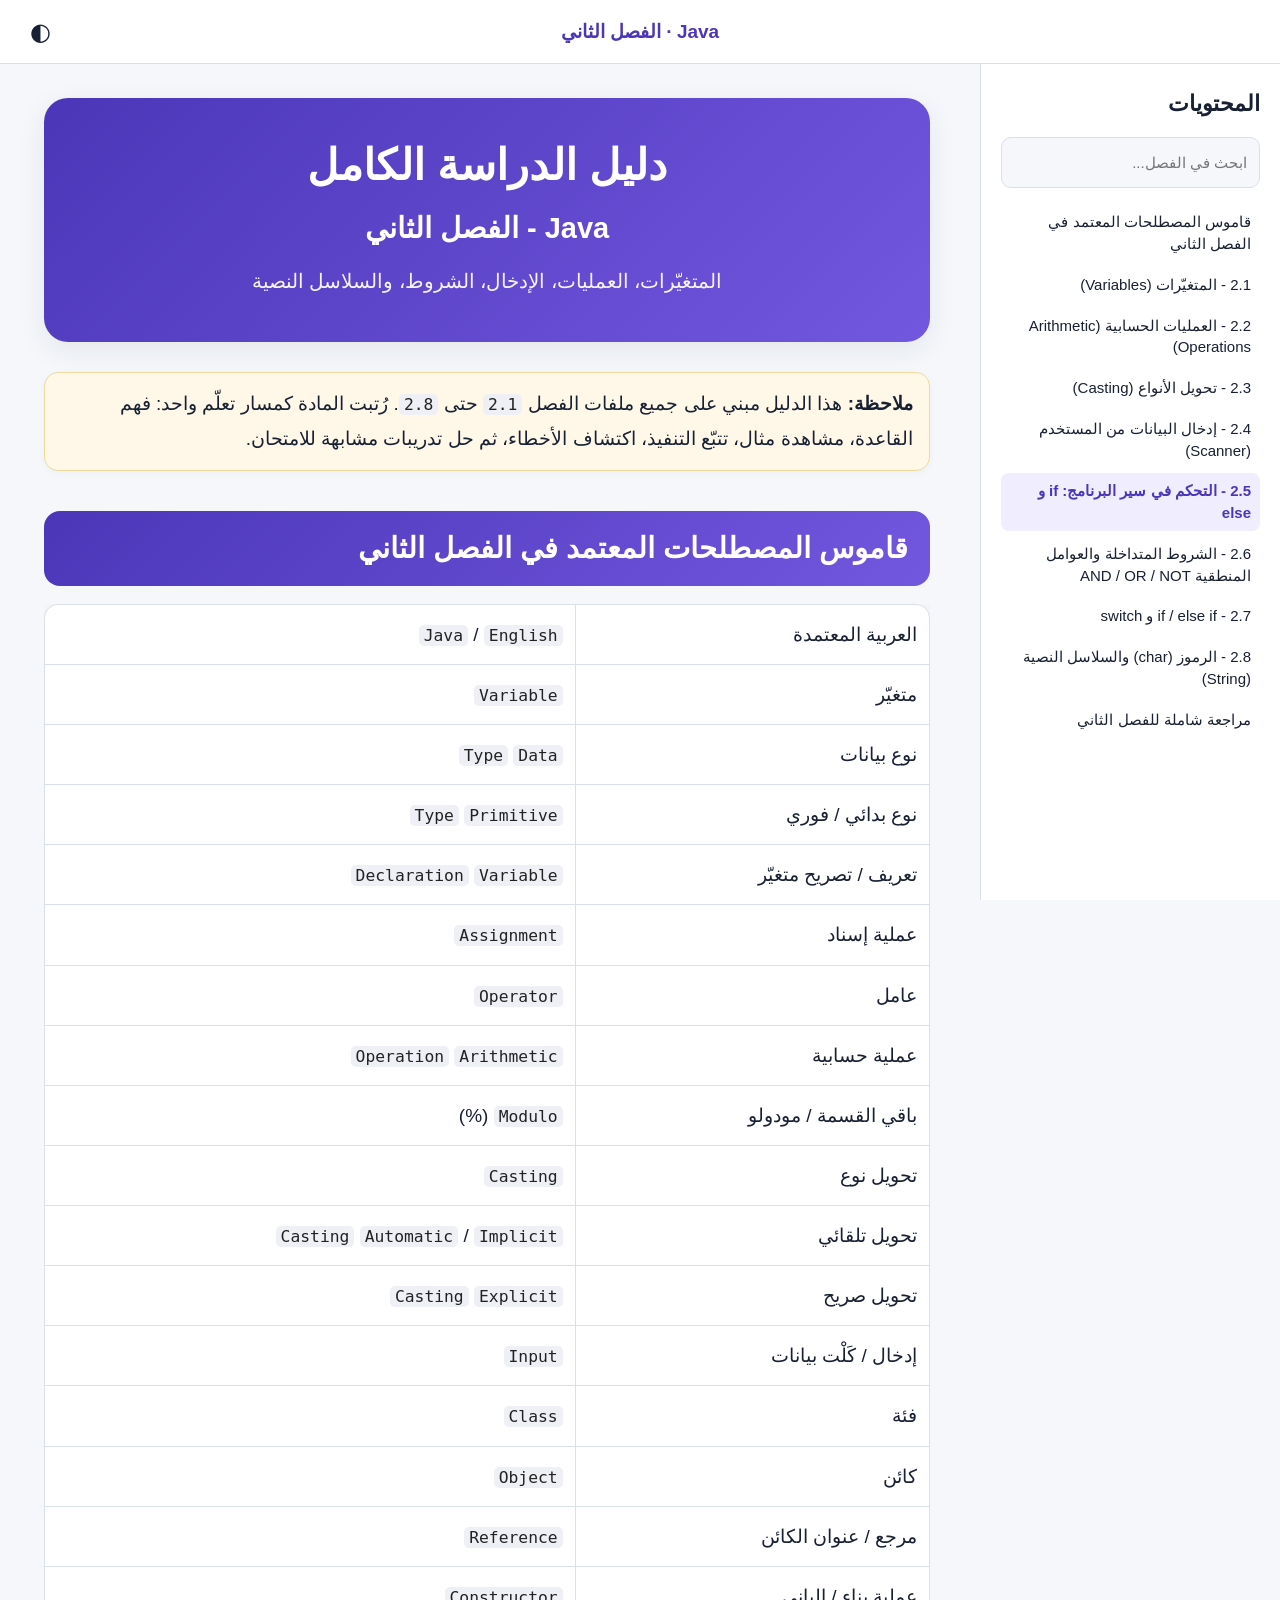
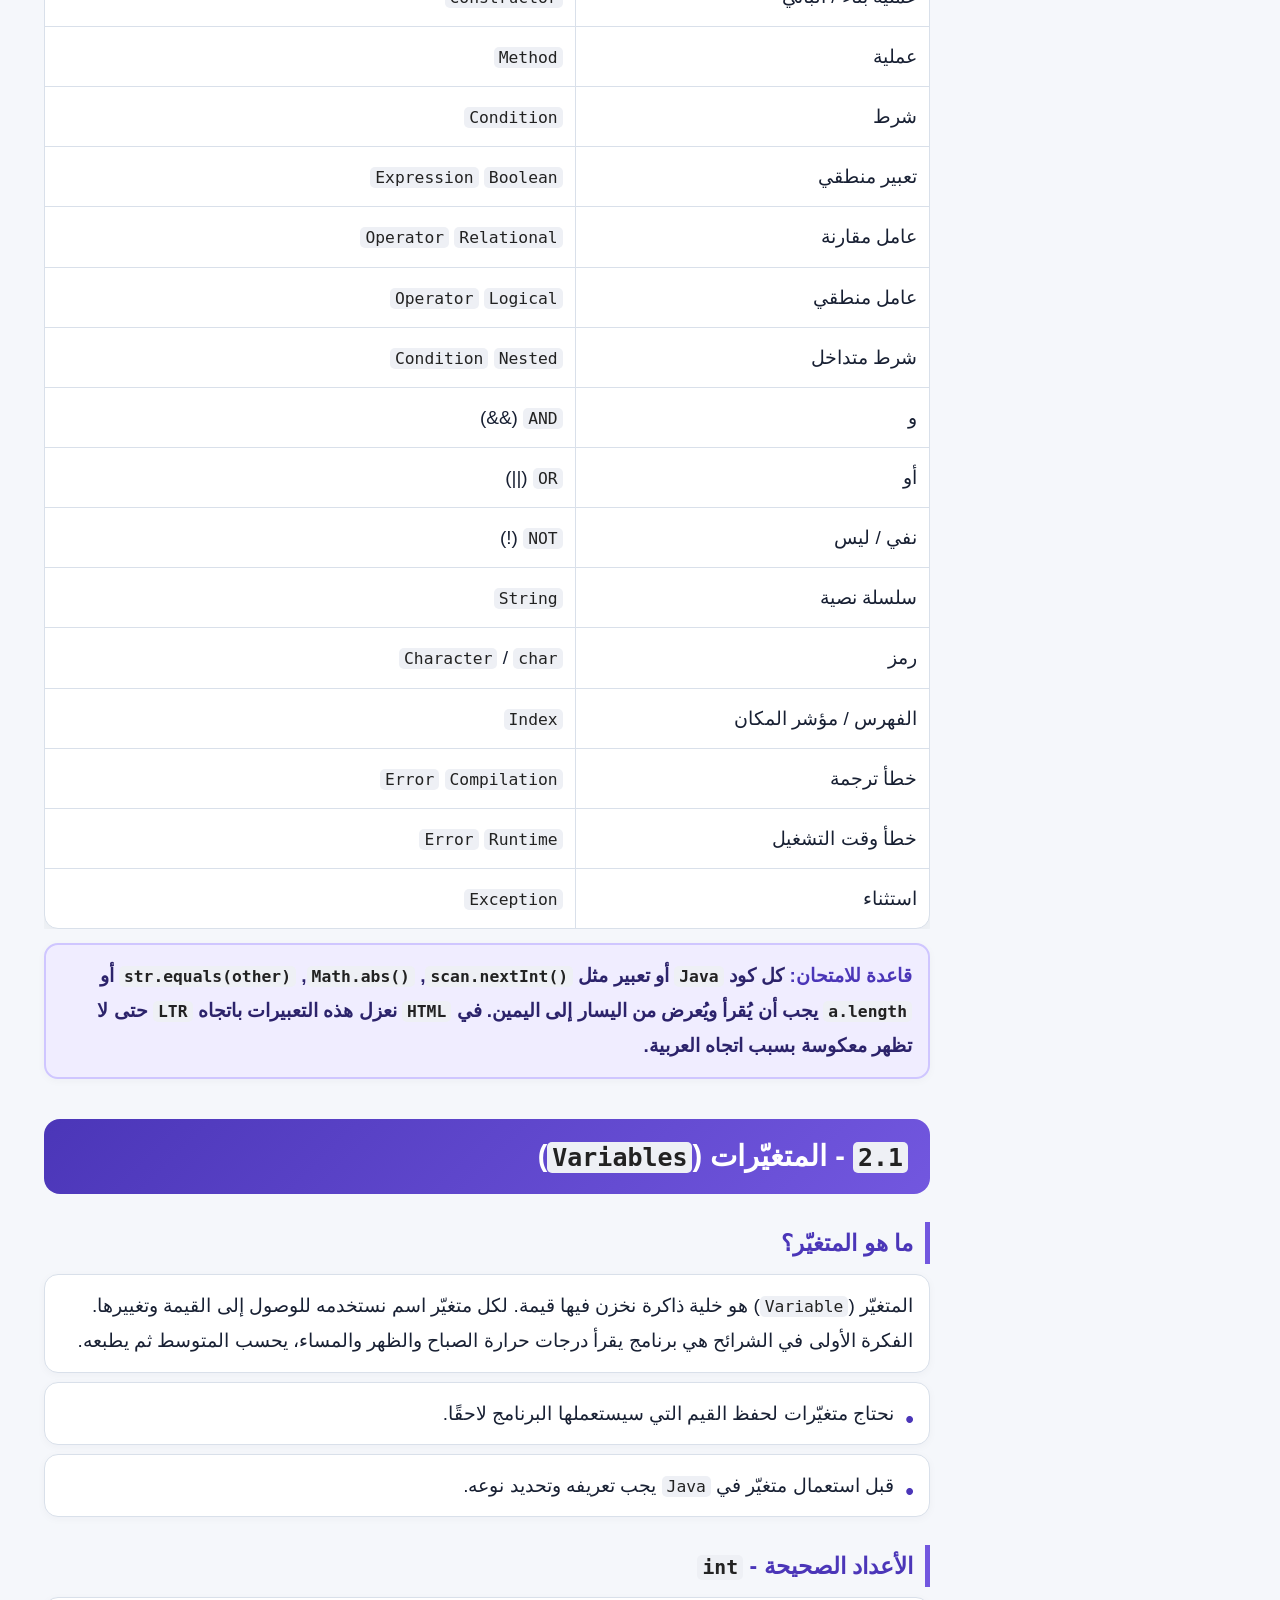
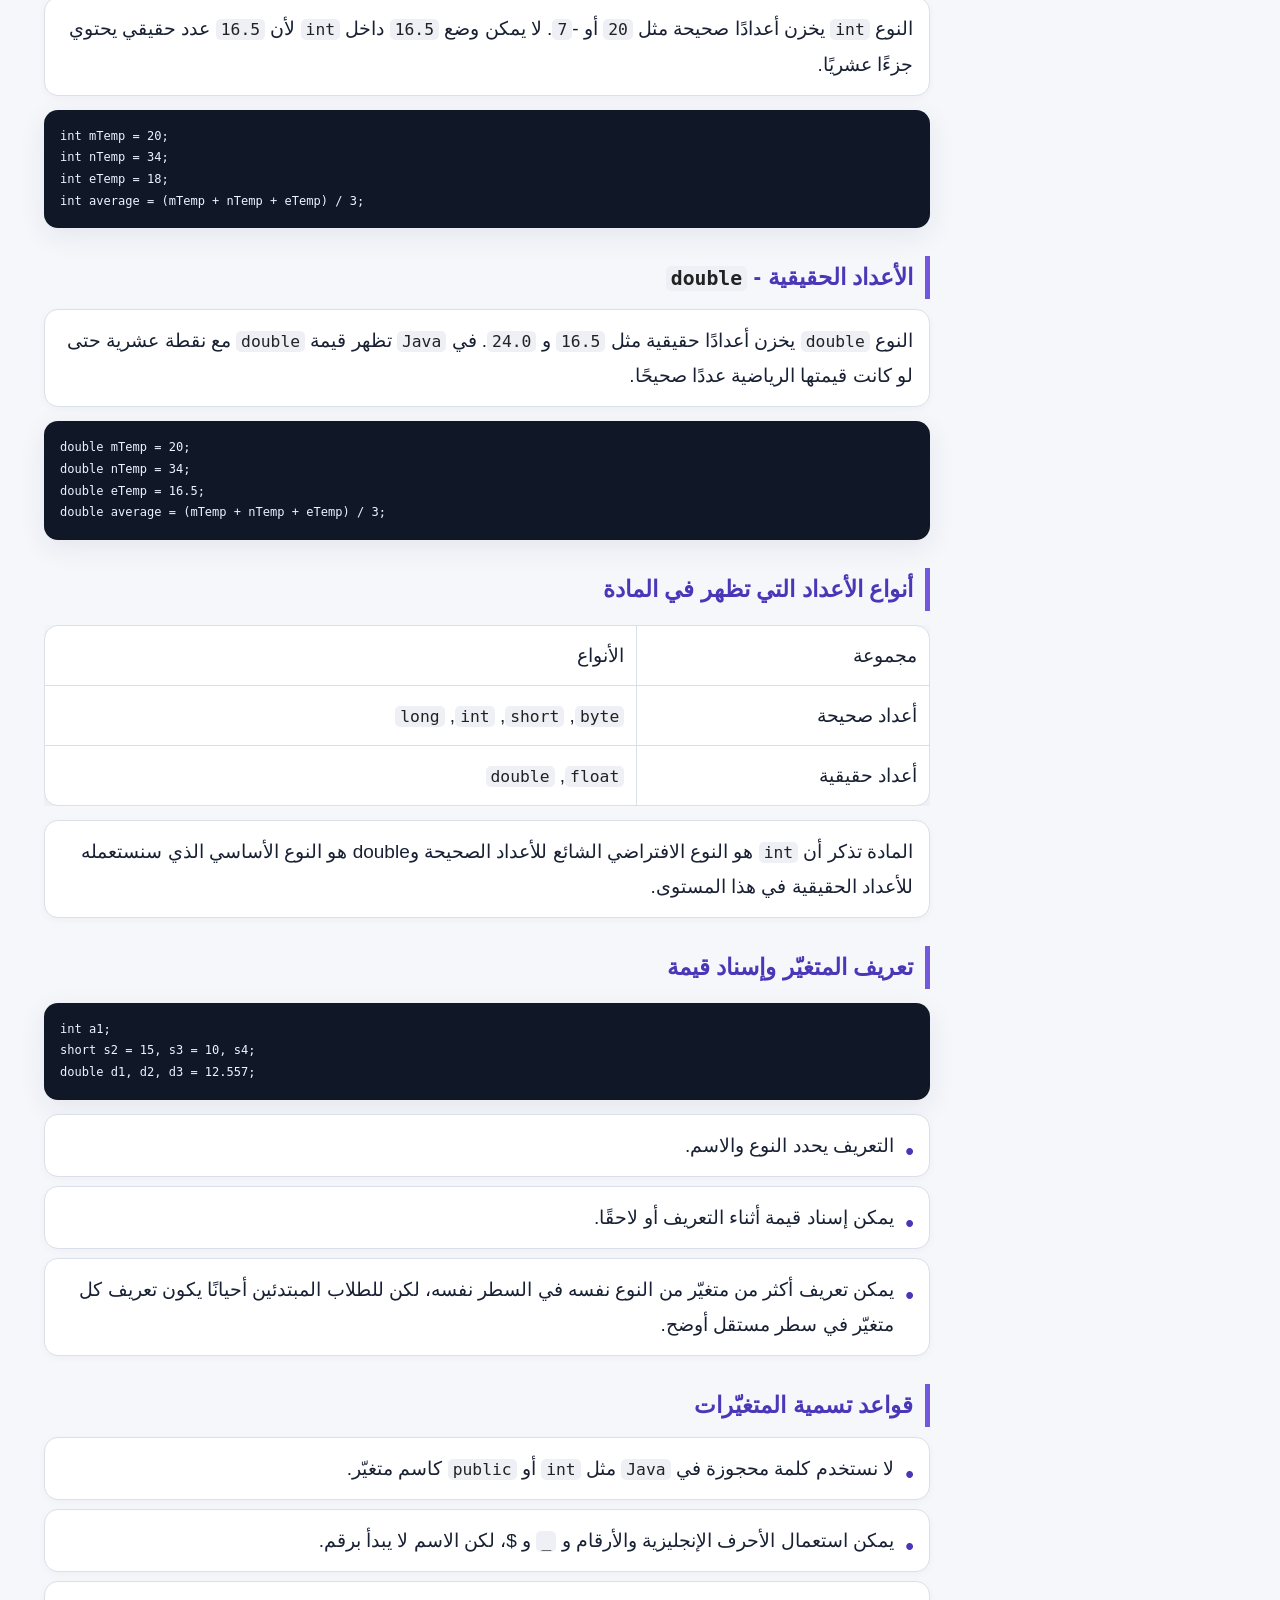
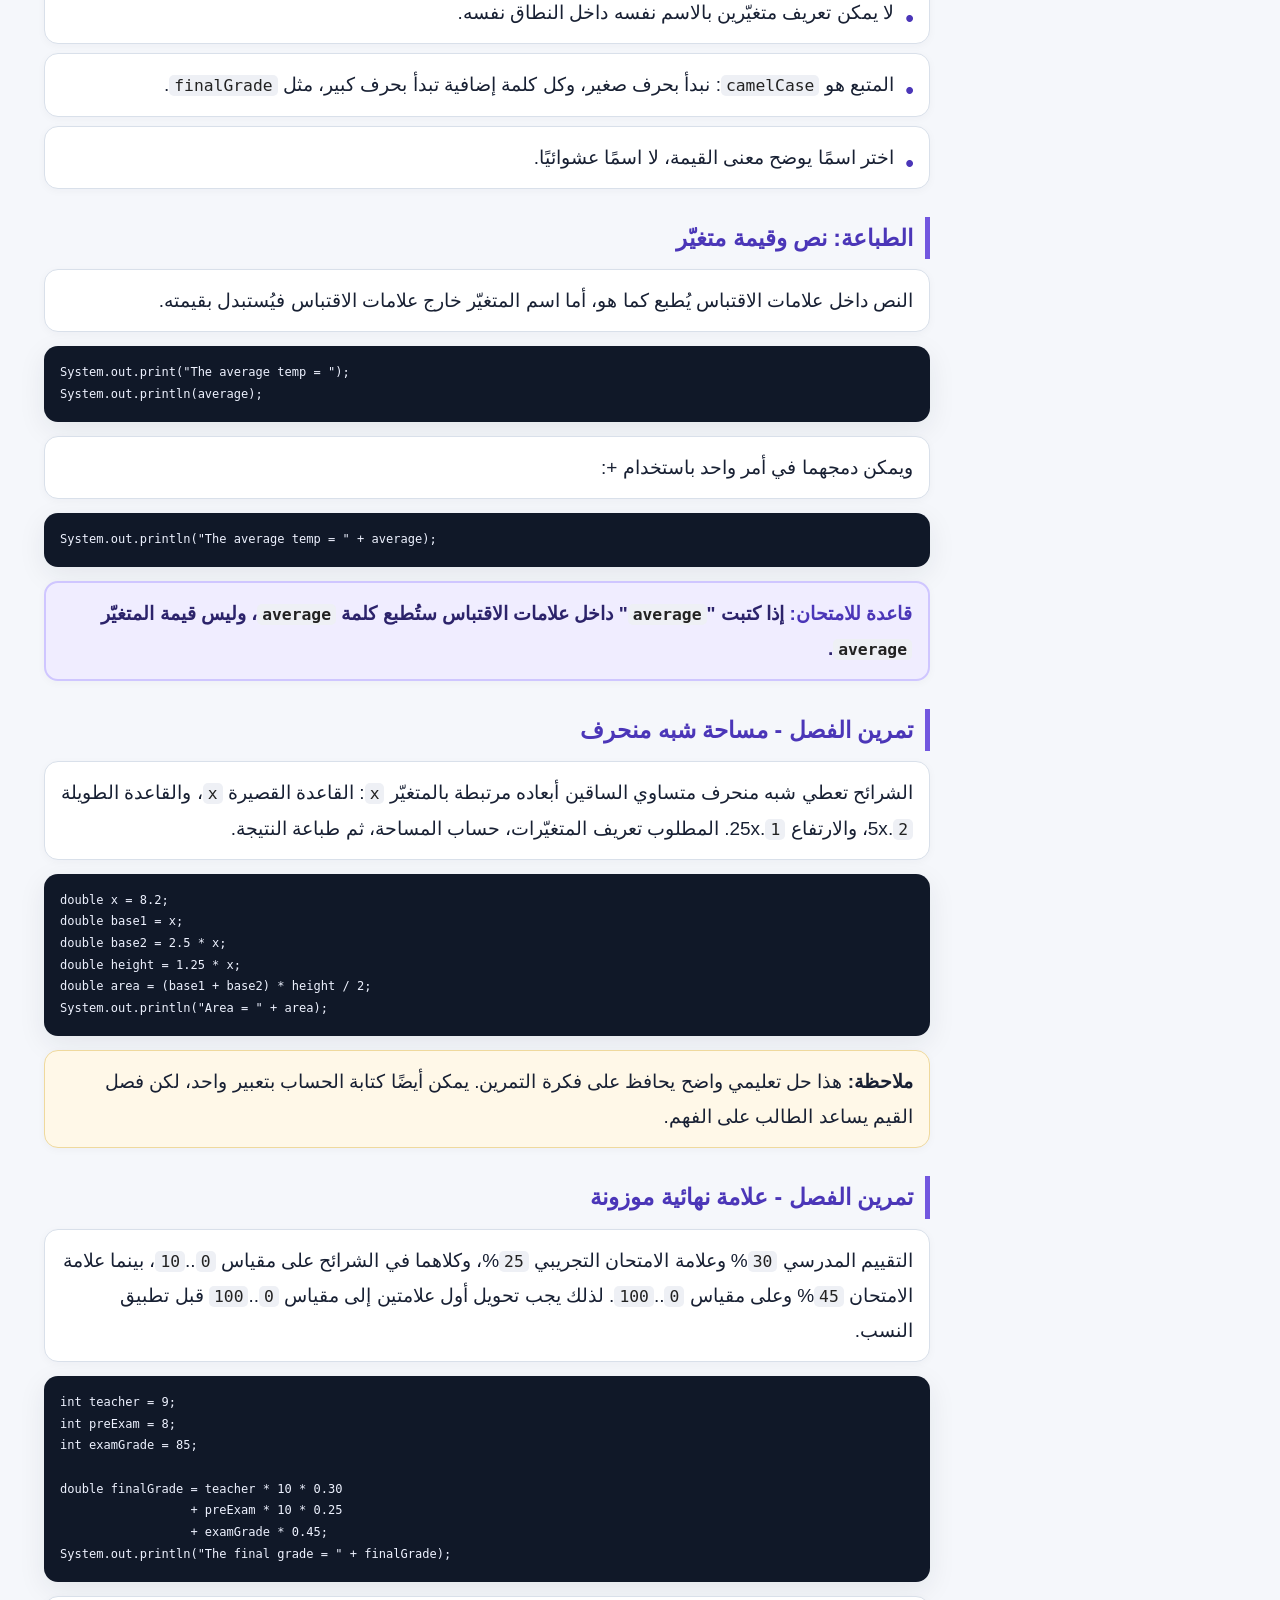
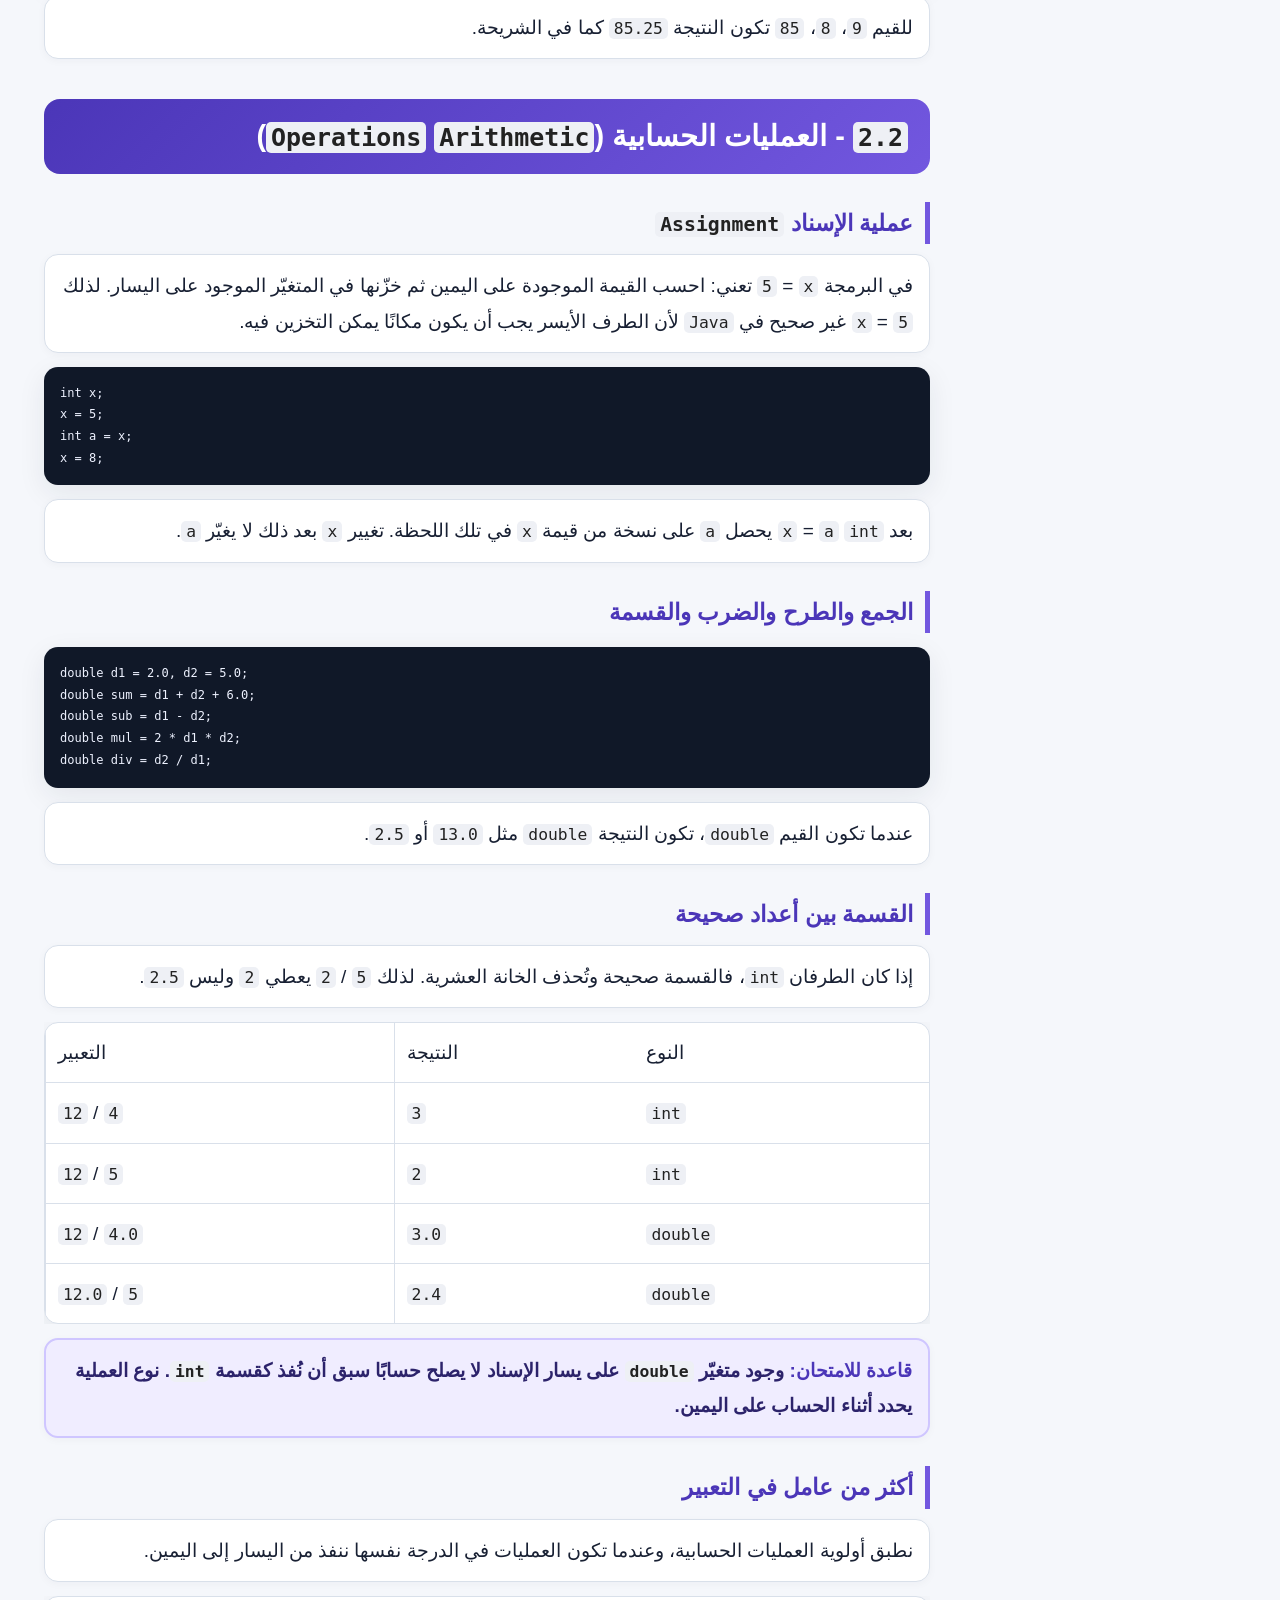
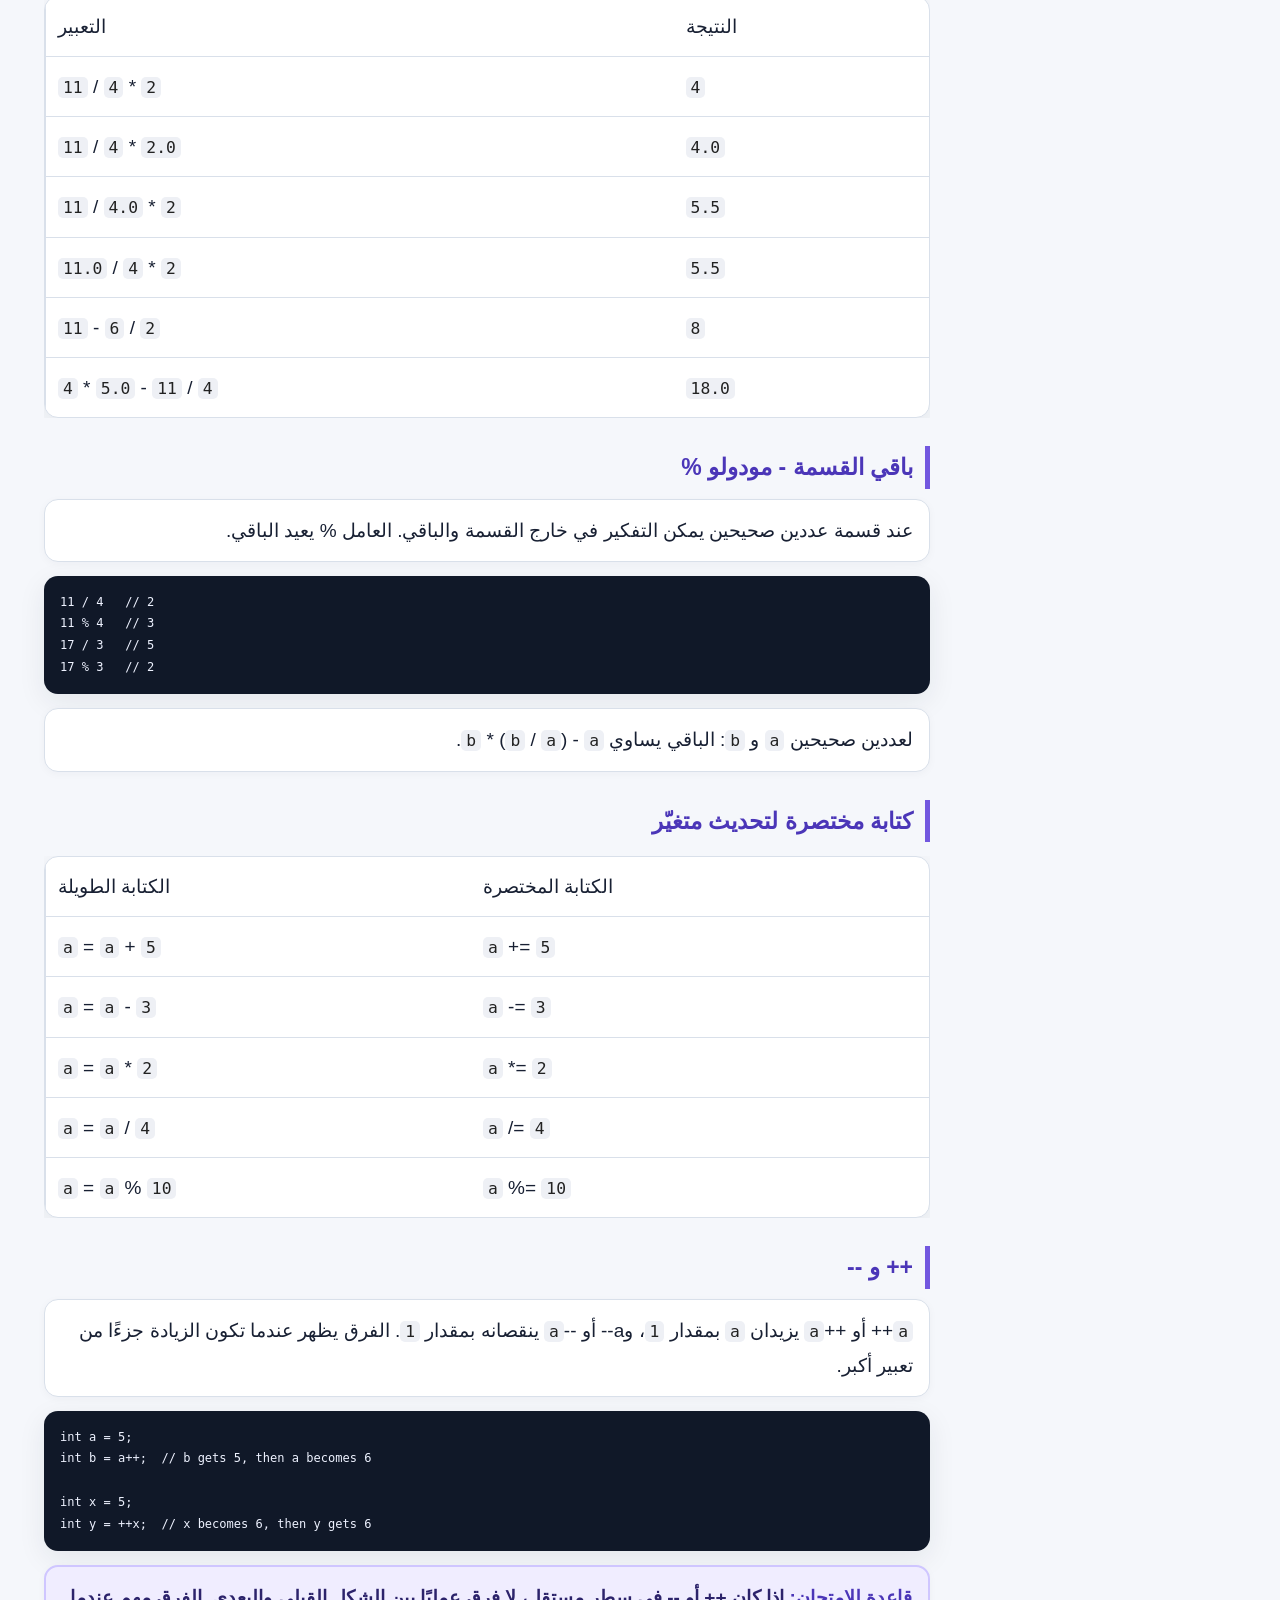
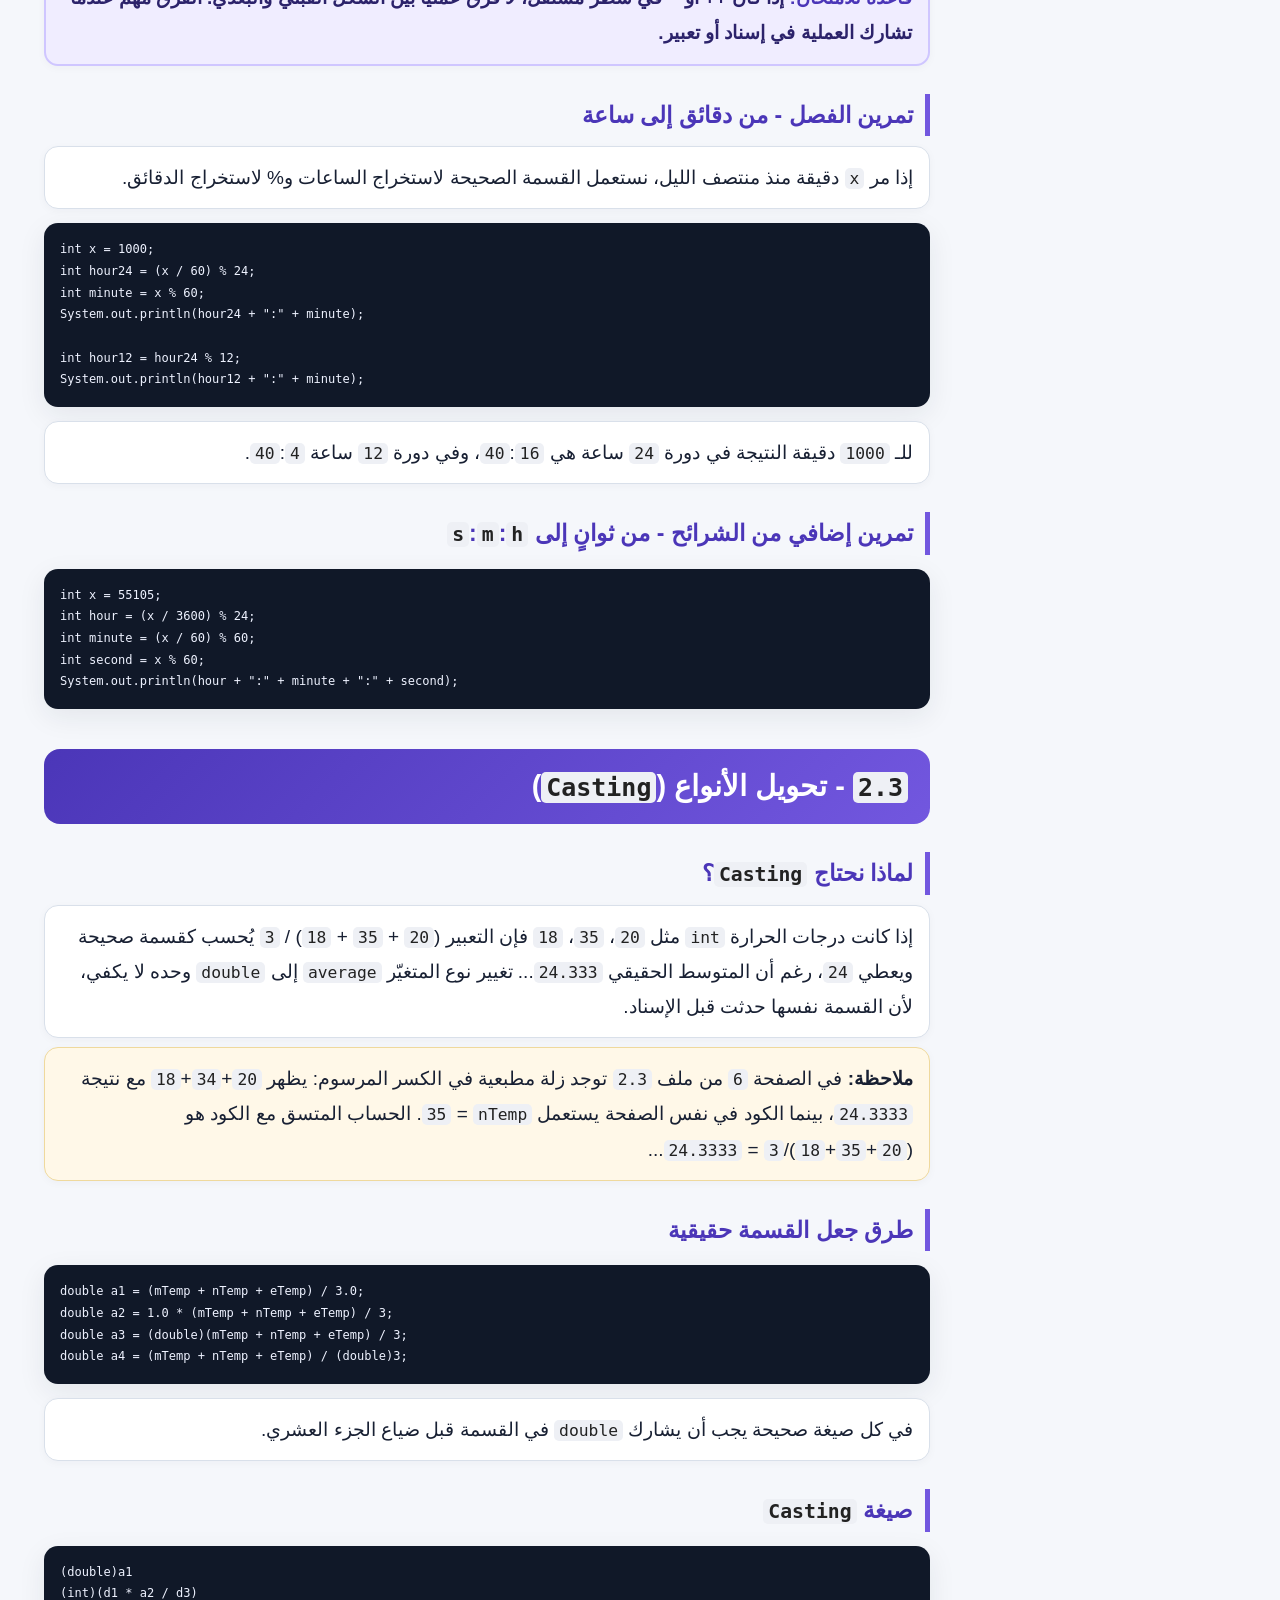
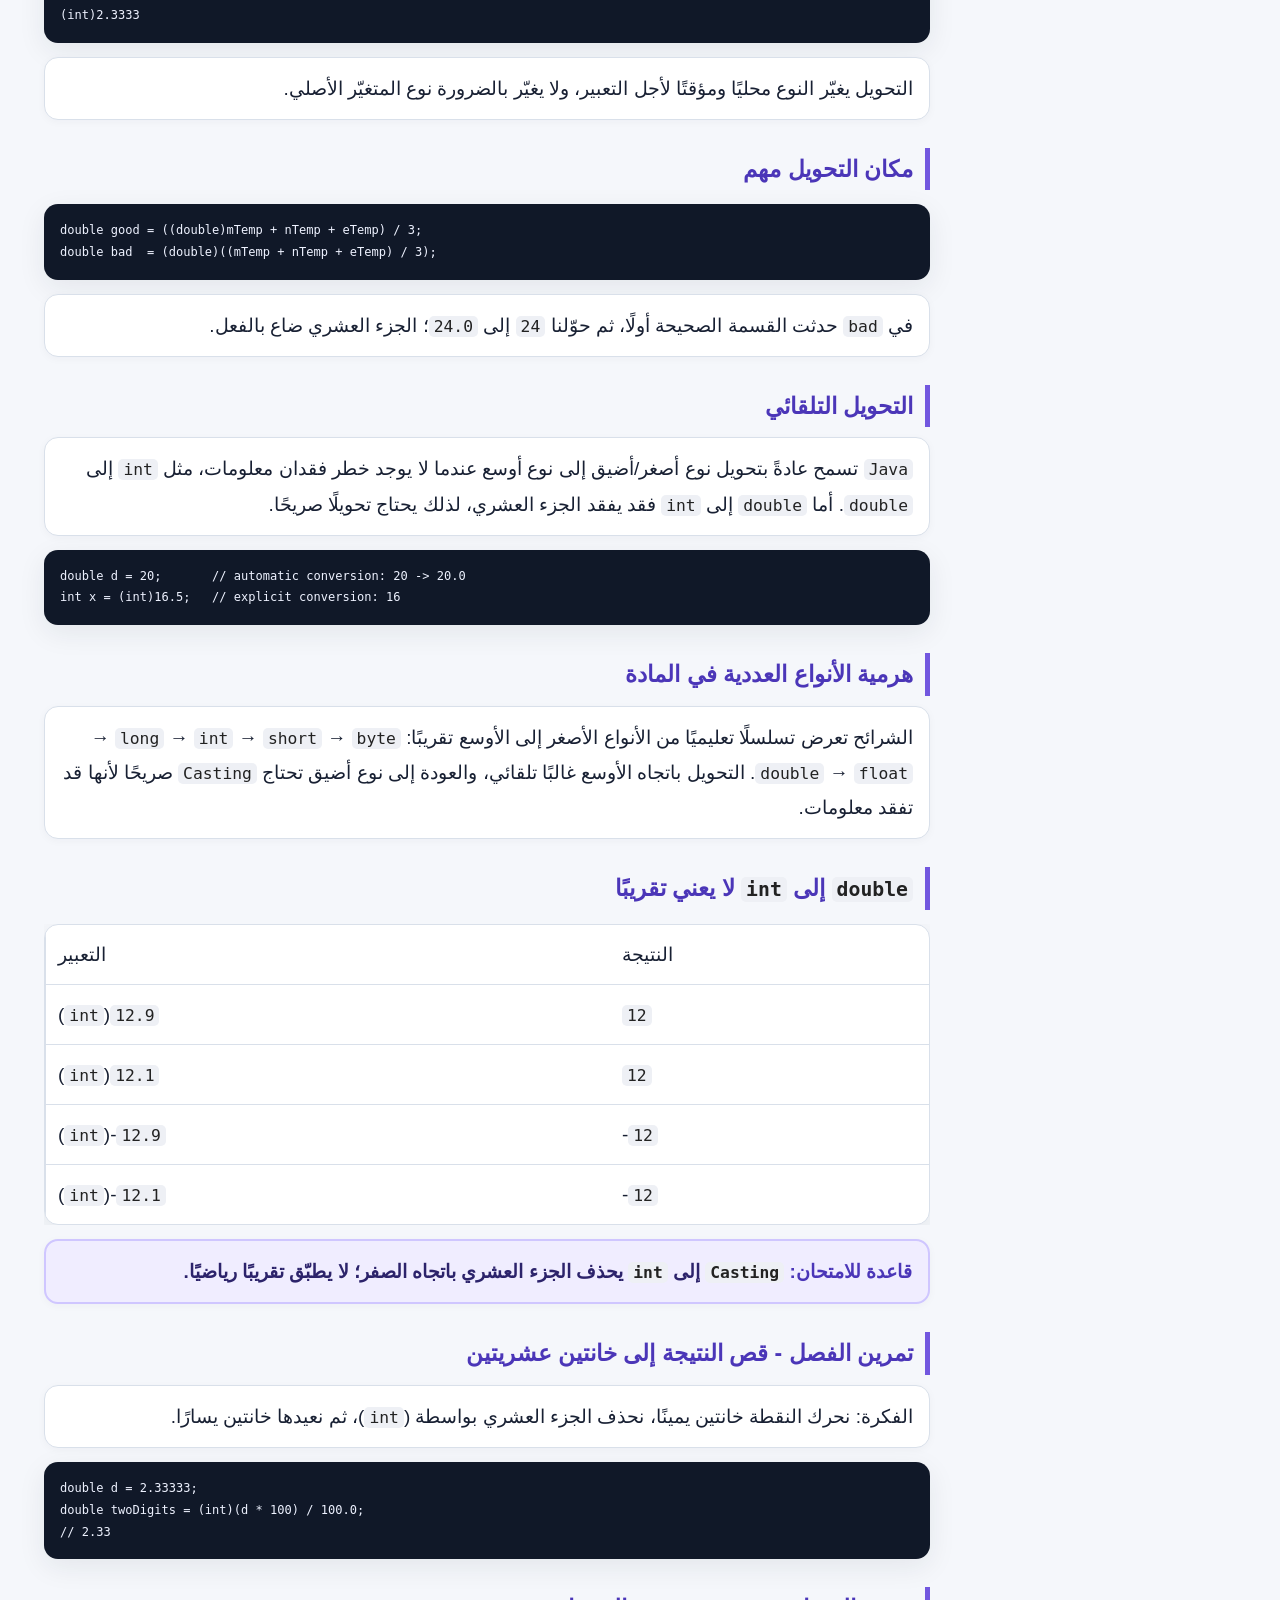
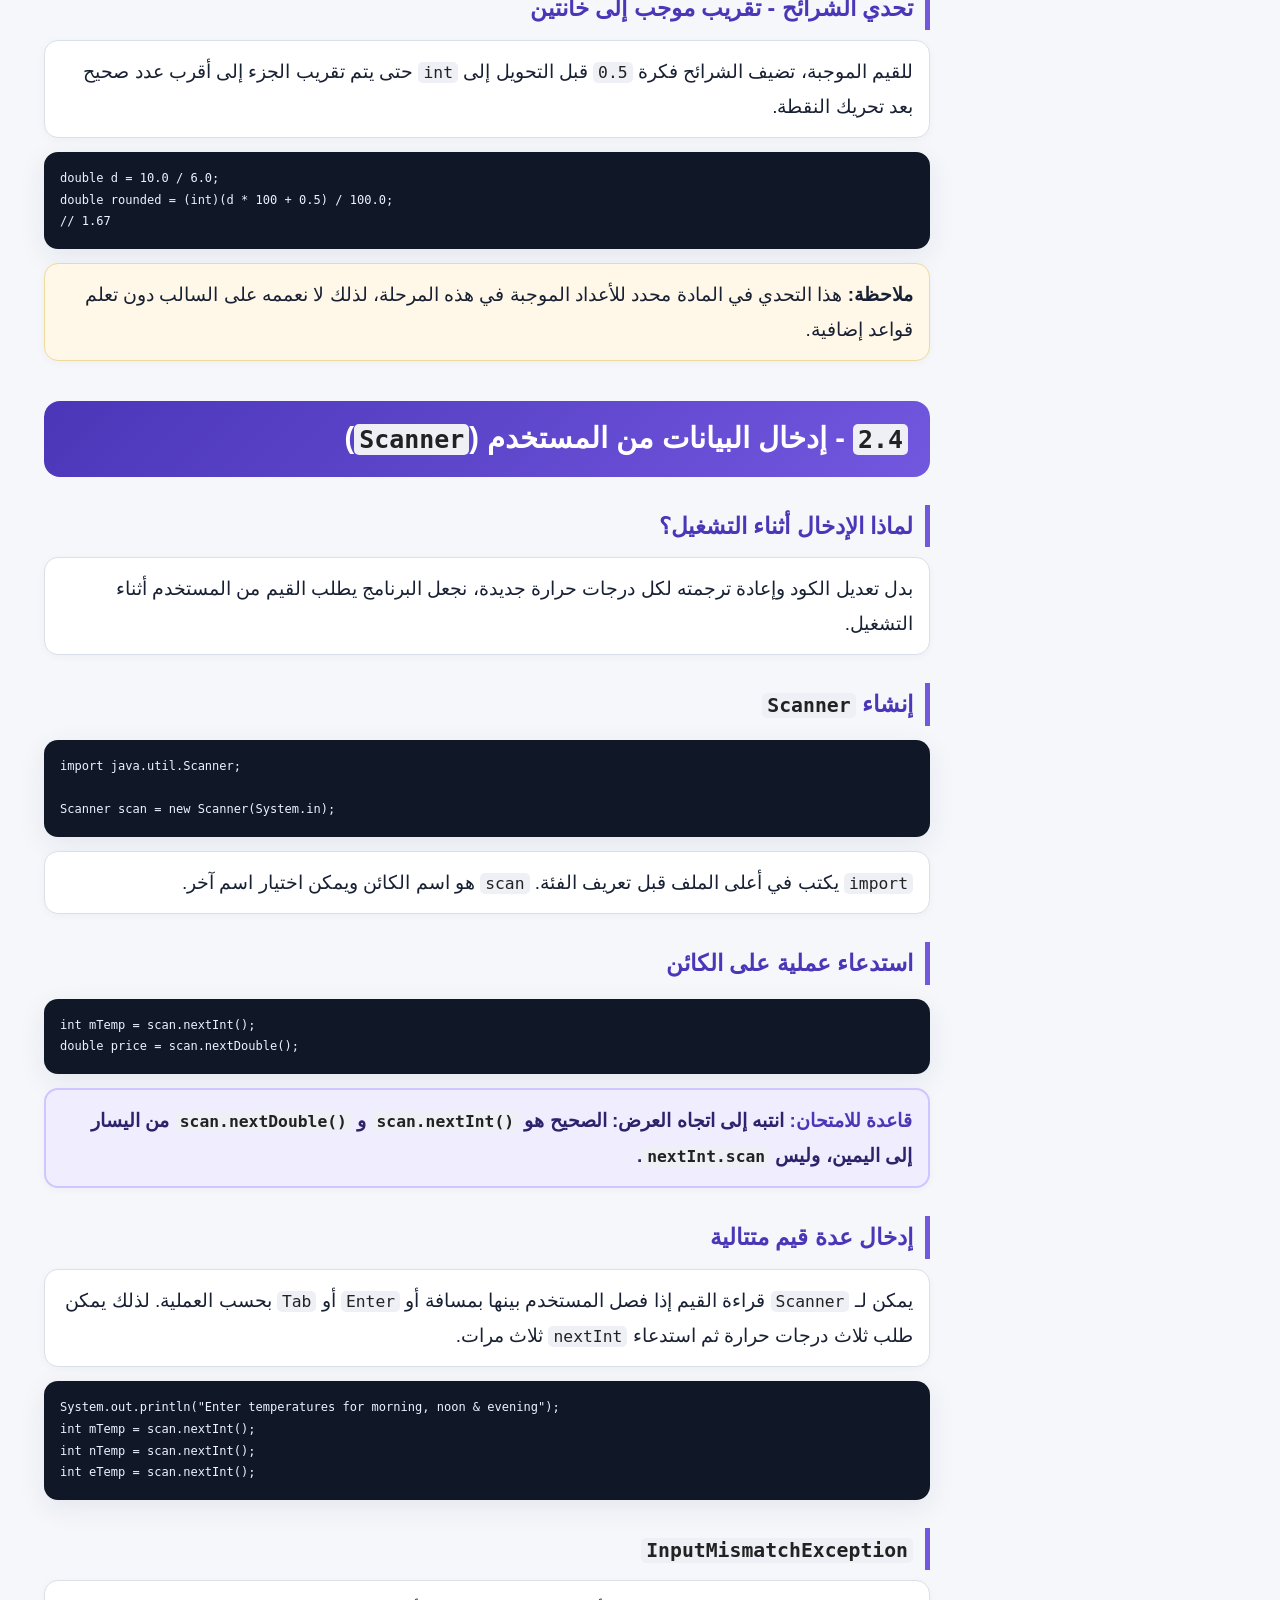
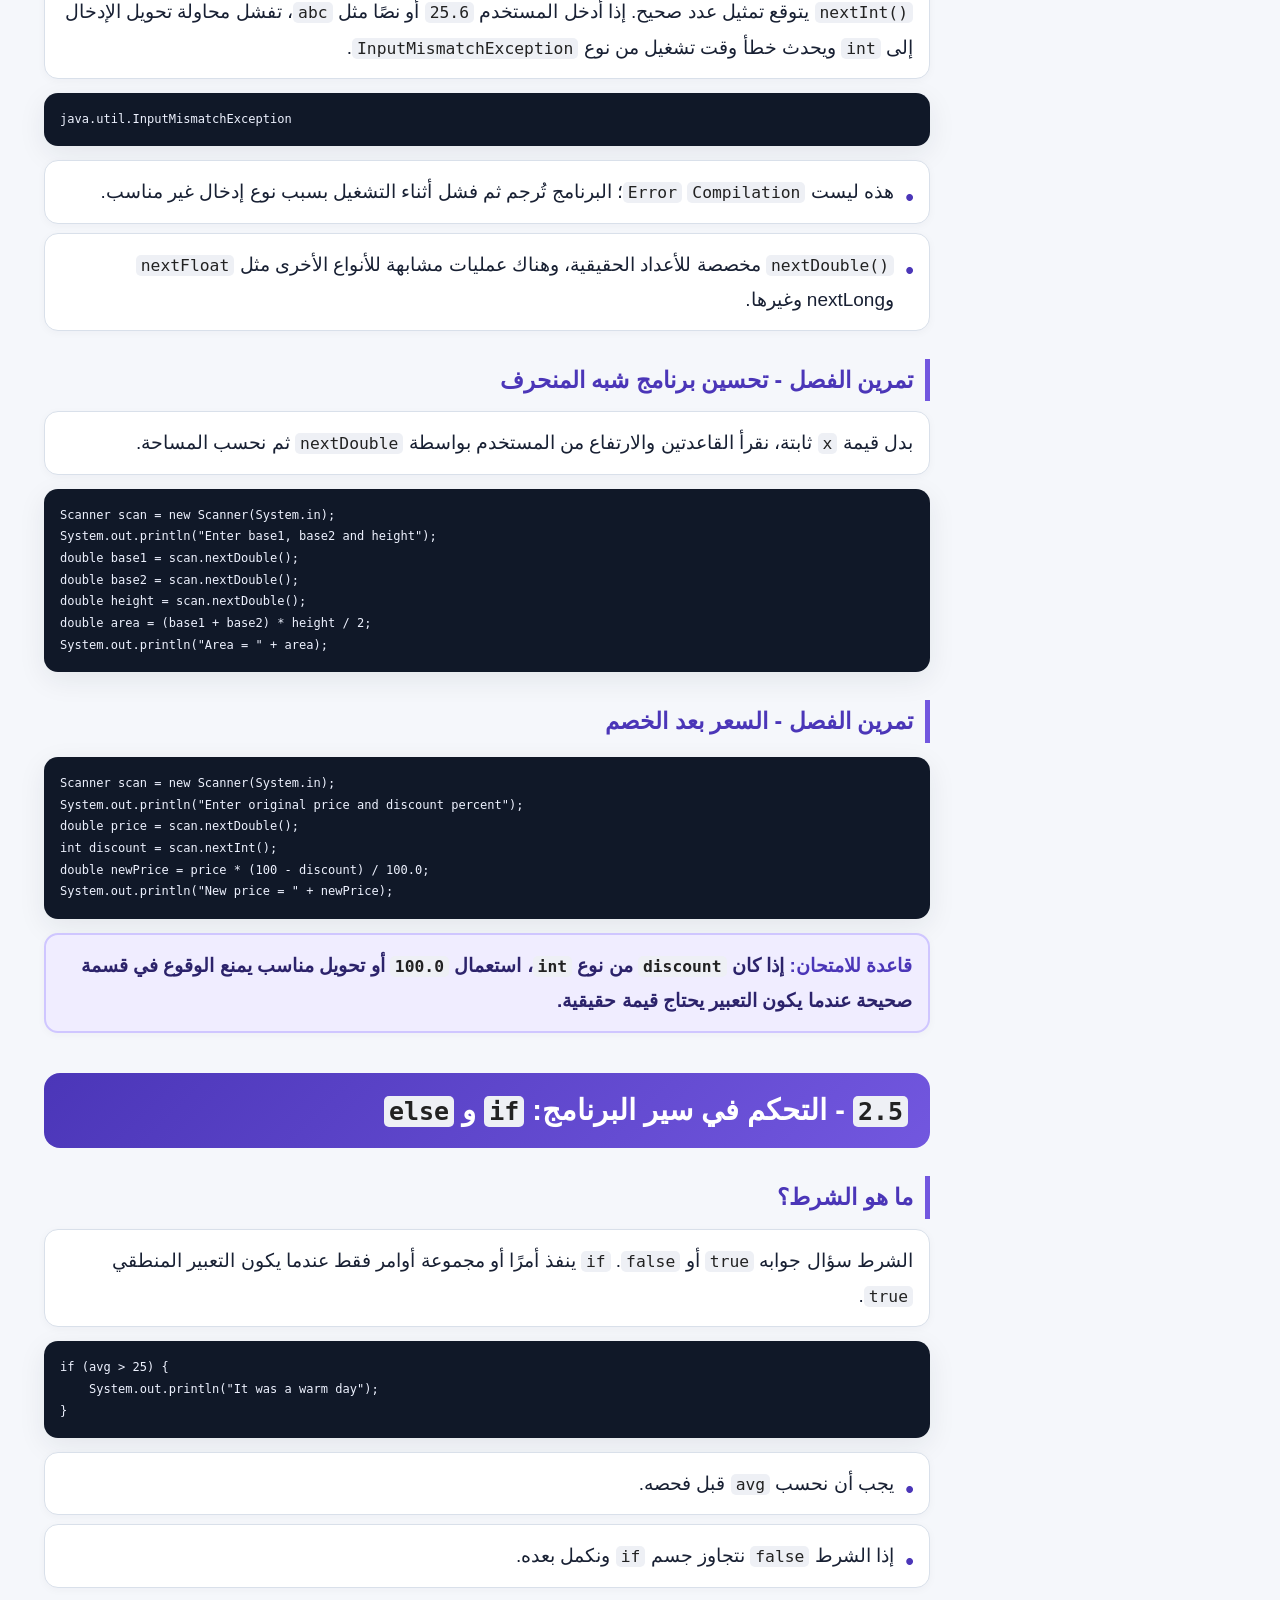
==== chapter2.html @ 56a7d297 "Added chapter 2" ====
<!doctype html>
<html lang="ar" dir="rtl"><head><meta charset="utf-8"><meta name="viewport" content="width=device-width, initial-scale=1">
<title>دليل الدراسة الكامل - Java الفصل الثاني</title><link rel="stylesheet" href="styles.css"></head>
<body><header class="topbar"><button id="menuBtn" class="icon-btn" aria-label="فتح قائمة المحتويات">☰</button><div class="brand">Java · الفصل الثاني</div><button id="themeBtn" class="icon-btn" aria-label="تبديل المظهر">◐</button></header>
<aside id="sidebar" class="sidebar" aria-label="قائمة المحتويات"><div class="sidebar-inner"><h2>المحتويات</h2><input id="searchBox" type="search" placeholder="ابحث في الفصل..." aria-label="بحث"><nav id="toc"></nav></div></aside>
<main id="content" class="content"><section class="hero"><h1 class="hero-title">دليل الدراسة الكامل</h1><div class="hero-subtitle"><span dir="ltr">Java</span> - الفصل الثاني</div><div class="hero-tagline">المتغيّرات، العمليات، الإدخال، الشروط، والسلاسل النصية</div></section><div class="note"><strong>ملاحظة:</strong> هذا الدليل مبني على جميع ملفات الفصل <bdi dir="ltr"><code dir="ltr">2.1</code></bdi> حتى <bdi dir="ltr"><code dir="ltr">2.8</code></bdi>. رُتبت المادة كمسار تعلّم واحد: فهم القاعدة، مشاهدة مثال، تتبّع التنفيذ، اكتشاف الأخطاء، ثم حل تدريبات مشابهة للامتحان.</div><h2 id="sec-1" class="chapter-title">قاموس المصطلحات المعتمد في الفصل الثاني</h2><div class="table-wrap"><table class="study-table"><tr><td>العربية المعتمدة</td><td><bdi dir="ltr"><code dir="ltr">English</code></bdi> / <bdi dir="ltr"><code dir="ltr">Java</code></bdi></td></tr><tr><td>متغيّر</td><td><bdi dir="ltr"><code dir="ltr">Variable</code></bdi></td></tr><tr><td>نوع بيانات</td><td><bdi dir="ltr"><code dir="ltr">Data</code></bdi> <bdi dir="ltr"><code dir="ltr">Type</code></bdi></td></tr><tr><td>نوع بدائي / فوري</td><td><bdi dir="ltr"><code dir="ltr">Primitive</code></bdi> <bdi dir="ltr"><code dir="ltr">Type</code></bdi></td></tr><tr><td>تعريف / تصريح متغيّر</td><td><bdi dir="ltr"><code dir="ltr">Variable</code></bdi> <bdi dir="ltr"><code dir="ltr">Declaration</code></bdi></td></tr><tr><td>عملية إسناد</td><td><bdi dir="ltr"><code dir="ltr">Assignment</code></bdi></td></tr><tr><td>عامل</td><td><bdi dir="ltr"><code dir="ltr">Operator</code></bdi></td></tr><tr><td>عملية حسابية</td><td><bdi dir="ltr"><code dir="ltr">Arithmetic</code></bdi> <bdi dir="ltr"><code dir="ltr">Operation</code></bdi></td></tr><tr><td>باقي القسمة / مودولو</td><td><bdi dir="ltr"><code dir="ltr">Modulo</code></bdi> (%)</td></tr><tr><td>تحويل نوع</td><td><bdi dir="ltr"><code dir="ltr">Casting</code></bdi></td></tr><tr><td>تحويل تلقائي</td><td><bdi dir="ltr"><code dir="ltr">Implicit</code></bdi> / <bdi dir="ltr"><code dir="ltr">Automatic</code></bdi> <bdi dir="ltr"><code dir="ltr">Casting</code></bdi></td></tr><tr><td>تحويل صريح</td><td><bdi dir="ltr"><code dir="ltr">Explicit</code></bdi> <bdi dir="ltr"><code dir="ltr">Casting</code></bdi></td></tr><tr><td>إدخال / كَلْت بيانات</td><td><bdi dir="ltr"><code dir="ltr">Input</code></bdi></td></tr><tr><td>فئة</td><td><bdi dir="ltr"><code dir="ltr">Class</code></bdi></td></tr><tr><td>كائن</td><td><bdi dir="ltr"><code dir="ltr">Object</code></bdi></td></tr><tr><td>مرجع / عنوان الكائن</td><td><bdi dir="ltr"><code dir="ltr">Reference</code></bdi></td></tr><tr><td>عملية بناء / الباني</td><td><bdi dir="ltr"><code dir="ltr">Constructor</code></bdi></td></tr><tr><td>عملية</td><td><bdi dir="ltr"><code dir="ltr">Method</code></bdi></td></tr><tr><td>شرط</td><td><bdi dir="ltr"><code dir="ltr">Condition</code></bdi></td></tr><tr><td>تعبير منطقي</td><td><bdi dir="ltr"><code dir="ltr">Boolean</code></bdi> <bdi dir="ltr"><code dir="ltr">Expression</code></bdi></td></tr><tr><td>عامل مقارنة</td><td><bdi dir="ltr"><code dir="ltr">Relational</code></bdi> <bdi dir="ltr"><code dir="ltr">Operator</code></bdi></td></tr><tr><td>عامل منطقي</td><td><bdi dir="ltr"><code dir="ltr">Logical</code></bdi> <bdi dir="ltr"><code dir="ltr">Operator</code></bdi></td></tr><tr><td>شرط متداخل</td><td><bdi dir="ltr"><code dir="ltr">Nested</code></bdi> <bdi dir="ltr"><code dir="ltr">Condition</code></bdi></td></tr><tr><td>و</td><td><bdi dir="ltr"><code dir="ltr">AND</code></bdi> (&amp;&amp;)</td></tr><tr><td>أو</td><td><bdi dir="ltr"><code dir="ltr">OR</code></bdi> (||)</td></tr><tr><td>نفي / ليس</td><td><bdi dir="ltr"><code dir="ltr">NOT</code></bdi> (!)</td></tr><tr><td>سلسلة نصية</td><td><bdi dir="ltr"><code dir="ltr">String</code></bdi></td></tr><tr><td>رمز</td><td><bdi dir="ltr"><code dir="ltr">char</code></bdi> / <bdi dir="ltr"><code dir="ltr">Character</code></bdi></td></tr><tr><td>الفهرس / مؤشر المكان</td><td><bdi dir="ltr"><code dir="ltr">Index</code></bdi></td></tr><tr><td>خطأ ترجمة</td><td><bdi dir="ltr"><code dir="ltr">Compilation</code></bdi> <bdi dir="ltr"><code dir="ltr">Error</code></bdi></td></tr><tr><td>خطأ وقت التشغيل</td><td><bdi dir="ltr"><code dir="ltr">Runtime</code></bdi> <bdi dir="ltr"><code dir="ltr">Error</code></bdi></td></tr><tr><td>استثناء</td><td><bdi dir="ltr"><code dir="ltr">Exception</code></bdi></td></tr></table></div><div class="exam-tip"><strong>قاعدة للامتحان:</strong> كل كود <bdi dir="ltr"><code dir="ltr">Java</code></bdi> أو تعبير مثل <bdi dir="ltr"><code dir="ltr">scan.nextInt()</code></bdi>, <bdi dir="ltr"><code dir="ltr">Math.abs()</code></bdi>, <bdi dir="ltr"><code dir="ltr">str.equals(other)</code></bdi> أو <bdi dir="ltr"><code dir="ltr">a.length</code></bdi> يجب أن يُقرأ ويُعرض من اليسار إلى اليمين. في <bdi dir="ltr"><code dir="ltr">HTML</code></bdi> نعزل هذه التعبيرات باتجاه <bdi dir="ltr"><code dir="ltr">LTR</code></bdi> حتى لا تظهر معكوسة بسبب اتجاه العربية.</div><h2 id="sec-2" class="chapter-title"><bdi dir="ltr"><code dir="ltr">2.1</code></bdi> - المتغيّرات (<bdi dir="ltr"><code dir="ltr">Variables</code></bdi>)</h2><h3 class="section-title">ما هو المتغيّر؟</h3><p>المتغيّر (<bdi dir="ltr"><code dir="ltr">Variable</code></bdi>) هو خلية ذاكرة نخزن فيها قيمة. لكل متغيّر اسم نستخدمه للوصول إلى القيمة وتغييرها. الفكرة الأولى في الشرائح هي برنامج يقرأ درجات حرارة الصباح والظهر والمساء، يحسب المتوسط ثم يطبعه.</p><div class="bullet">نحتاج متغيّرات لحفظ القيم التي سيستعملها البرنامج لاحقًا.</div><div class="bullet">قبل استعمال متغيّر في <bdi dir="ltr"><code dir="ltr">Java</code></bdi> يجب تعريفه وتحديد نوعه.</div><h3 class="section-title">الأعداد الصحيحة - <bdi dir="ltr"><code dir="ltr">int</code></bdi></h3><p>النوع <bdi dir="ltr"><code dir="ltr">int</code></bdi> يخزن أعدادًا صحيحة مثل <bdi dir="ltr"><code dir="ltr">20</code></bdi> أو -<bdi dir="ltr"><code dir="ltr">7</code></bdi>. لا يمكن وضع <bdi dir="ltr"><code dir="ltr">16.5</code></bdi> داخل <bdi dir="ltr"><code dir="ltr">int</code></bdi> لأن <bdi dir="ltr"><code dir="ltr">16.5</code></bdi> عدد حقيقي يحتوي جزءًا عشريًا.</p><pre class="code-block" dir="ltr"><code dir="ltr">int mTemp = 20;
int nTemp = 34;
int eTemp = 18;
int average = (mTemp + nTemp + eTemp) / 3;</code></pre><h3 class="section-title">الأعداد الحقيقية - <bdi dir="ltr"><code dir="ltr">double</code></bdi></h3><p>النوع <bdi dir="ltr"><code dir="ltr">double</code></bdi> يخزن أعدادًا حقيقية مثل <bdi dir="ltr"><code dir="ltr">16.5</code></bdi> و <bdi dir="ltr"><code dir="ltr">24.0</code></bdi>. في <bdi dir="ltr"><code dir="ltr">Java</code></bdi> تظهر قيمة <bdi dir="ltr"><code dir="ltr">double</code></bdi> مع نقطة عشرية حتى لو كانت قيمتها الرياضية عددًا صحيحًا.</p><pre class="code-block" dir="ltr"><code dir="ltr">double mTemp = 20;
double nTemp = 34;
double eTemp = 16.5;
double average = (mTemp + nTemp + eTemp) / 3;</code></pre><h3 class="section-title">أنواع الأعداد التي تظهر في المادة</h3><div class="table-wrap"><table class="study-table"><tr><td>مجموعة</td><td>الأنواع</td></tr><tr><td>أعداد صحيحة</td><td><bdi dir="ltr"><code dir="ltr">byte</code></bdi>, <bdi dir="ltr"><code dir="ltr">short</code></bdi>, <bdi dir="ltr"><code dir="ltr">int</code></bdi>, <bdi dir="ltr"><code dir="ltr">long</code></bdi></td></tr><tr><td>أعداد حقيقية</td><td><bdi dir="ltr"><code dir="ltr">float</code></bdi>, <bdi dir="ltr"><code dir="ltr">double</code></bdi></td></tr></table></div><p>المادة تذكر أن <bdi dir="ltr"><code dir="ltr">int</code></bdi> هو النوع الافتراضي الشائع للأعداد الصحيحة وdouble هو النوع الأساسي الذي سنستعمله للأعداد الحقيقية في هذا المستوى.</p><h3 class="section-title">تعريف المتغيّر وإسناد قيمة</h3><pre class="code-block" dir="ltr"><code dir="ltr">int a1;
short s2 = 15, s3 = 10, s4;
double d1, d2, d3 = 12.557;</code></pre><div class="bullet">التعريف يحدد النوع والاسم.</div><div class="bullet">يمكن إسناد قيمة أثناء التعريف أو لاحقًا.</div><div class="bullet">يمكن تعريف أكثر من متغيّر من النوع نفسه في السطر نفسه، لكن للطلاب المبتدئين أحيانًا يكون تعريف كل متغيّر في سطر مستقل أوضح.</div><h3 class="section-title">قواعد تسمية المتغيّرات</h3><div class="bullet">لا نستخدم كلمة محجوزة في <bdi dir="ltr"><code dir="ltr">Java</code></bdi> مثل <bdi dir="ltr"><code dir="ltr">int</code></bdi> أو <bdi dir="ltr"><code dir="ltr">public</code></bdi> كاسم متغيّر.</div><div class="bullet">يمكن استعمال الأحرف الإنجليزية والأرقام و <bdi dir="ltr"><code dir="ltr">_</code></bdi> و $، لكن الاسم لا يبدأ برقم.</div><div class="bullet">لا يمكن تعريف متغيّرين بالاسم نفسه داخل النطاق نفسه.</div><div class="bullet">المتبع هو <bdi dir="ltr"><code dir="ltr">camelCase</code></bdi>: نبدأ بحرف صغير، وكل كلمة إضافية تبدأ بحرف كبير، مثل <bdi dir="ltr"><code dir="ltr">finalGrade</code></bdi>.</div><div class="bullet">اختر اسمًا يوضح معنى القيمة، لا اسمًا عشوائيًا.</div><h3 class="section-title">الطباعة: نص وقيمة متغيّر</h3><p>النص داخل علامات الاقتباس يُطبع كما هو، أما اسم المتغيّر خارج علامات الاقتباس فيُستبدل بقيمته.</p><pre class="code-block" dir="ltr"><code dir="ltr">System.out.print(&quot;The average temp = &quot;);
System.out.println(average);</code></pre><p>ويمكن دمجهما في أمر واحد باستخدام +:</p><pre class="code-block" dir="ltr"><code dir="ltr">System.out.println(&quot;The average temp = &quot; + average);</code></pre><div class="exam-tip"><strong>قاعدة للامتحان:</strong> إذا كتبت &quot;<bdi dir="ltr"><code dir="ltr">average</code></bdi>&quot; داخل علامات الاقتباس ستُطبع كلمة <bdi dir="ltr"><code dir="ltr">average</code></bdi>، وليس قيمة المتغيّر <bdi dir="ltr"><code dir="ltr">average</code></bdi>.</div><h3 class="section-title">تمرين الفصل - مساحة شبه منحرف</h3><p>الشرائح تعطي شبه منحرف متساوي الساقين أبعاده مرتبطة بالمتغيّر <bdi dir="ltr"><code dir="ltr">x</code></bdi>: القاعدة القصيرة <bdi dir="ltr"><code dir="ltr">x</code></bdi>، والقاعدة الطويلة <bdi dir="ltr"><code dir="ltr">2</code></bdi>.5x، والارتفاع <bdi dir="ltr"><code dir="ltr">1</code></bdi>.25x. المطلوب تعريف المتغيّرات، حساب المساحة، ثم طباعة النتيجة.</p><pre class="code-block" dir="ltr"><code dir="ltr">double x = 8.2;
double base1 = x;
double base2 = 2.5 * x;
double height = 1.25 * x;
double area = (base1 + base2) * height / 2;
System.out.println(&quot;Area = &quot; + area);</code></pre><div class="note"><strong>ملاحظة:</strong> هذا حل تعليمي واضح يحافظ على فكرة التمرين. يمكن أيضًا كتابة الحساب بتعبير واحد، لكن فصل القيم يساعد الطالب على الفهم.</div><h3 class="section-title">تمرين الفصل - علامة نهائية موزونة</h3><p>التقييم المدرسي <bdi dir="ltr"><code dir="ltr">30</code></bdi>% وعلامة الامتحان التجريبي <bdi dir="ltr"><code dir="ltr">25</code></bdi>%، وكلاهما في الشرائح على مقياس <bdi dir="ltr"><code dir="ltr">0</code></bdi>..<bdi dir="ltr"><code dir="ltr">10</code></bdi>، بينما علامة الامتحان <bdi dir="ltr"><code dir="ltr">45</code></bdi>% وعلى مقياس <bdi dir="ltr"><code dir="ltr">0</code></bdi>..<bdi dir="ltr"><code dir="ltr">100</code></bdi>. لذلك يجب تحويل أول علامتين إلى مقياس <bdi dir="ltr"><code dir="ltr">0</code></bdi>..<bdi dir="ltr"><code dir="ltr">100</code></bdi> قبل تطبيق النسب.</p><pre class="code-block" dir="ltr"><code dir="ltr">int teacher = 9;
int preExam = 8;
int examGrade = 85;

double finalGrade = teacher * 10 * 0.30
                  + preExam * 10 * 0.25
                  + examGrade * 0.45;
System.out.println(&quot;The final grade = &quot; + finalGrade);</code></pre><p>للقيم <bdi dir="ltr"><code dir="ltr">9</code></bdi>، <bdi dir="ltr"><code dir="ltr">8</code></bdi>، <bdi dir="ltr"><code dir="ltr">85</code></bdi> تكون النتيجة <bdi dir="ltr"><code dir="ltr">85.25</code></bdi> كما في الشريحة.</p><h2 id="sec-3" class="chapter-title"><bdi dir="ltr"><code dir="ltr">2.2</code></bdi> - العمليات الحسابية (<bdi dir="ltr"><code dir="ltr">Arithmetic</code></bdi> <bdi dir="ltr"><code dir="ltr">Operations</code></bdi>)</h2><h3 class="section-title">عملية الإسناد <bdi dir="ltr"><code dir="ltr">Assignment</code></bdi></h3><p>في البرمجة <bdi dir="ltr"><code dir="ltr">x</code></bdi> = <bdi dir="ltr"><code dir="ltr">5</code></bdi> تعني: احسب القيمة الموجودة على اليمين ثم خزّنها في المتغيّر الموجود على اليسار. لذلك <bdi dir="ltr"><code dir="ltr">5</code></bdi> = <bdi dir="ltr"><code dir="ltr">x</code></bdi> غير صحيح في <bdi dir="ltr"><code dir="ltr">Java</code></bdi> لأن الطرف الأيسر يجب أن يكون مكانًا يمكن التخزين فيه.</p><pre class="code-block" dir="ltr"><code dir="ltr">int x;
x = 5;
int a = x;
x = 8;</code></pre><p>بعد <bdi dir="ltr"><code dir="ltr">int</code></bdi> <bdi dir="ltr"><code dir="ltr">a</code></bdi> = <bdi dir="ltr"><code dir="ltr">x</code></bdi> يحصل <bdi dir="ltr"><code dir="ltr">a</code></bdi> على نسخة من قيمة <bdi dir="ltr"><code dir="ltr">x</code></bdi> في تلك اللحظة. تغيير <bdi dir="ltr"><code dir="ltr">x</code></bdi> بعد ذلك لا يغيّر <bdi dir="ltr"><code dir="ltr">a</code></bdi>.</p><h3 class="section-title">الجمع والطرح والضرب والقسمة</h3><pre class="code-block" dir="ltr"><code dir="ltr">double d1 = 2.0, d2 = 5.0;
double sum = d1 + d2 + 6.0;
double sub = d1 - d2;
double mul = 2 * d1 * d2;
double div = d2 / d1;</code></pre><p>عندما تكون القيم <bdi dir="ltr"><code dir="ltr">double</code></bdi>، تكون النتيجة <bdi dir="ltr"><code dir="ltr">double</code></bdi> مثل <bdi dir="ltr"><code dir="ltr">13.0</code></bdi> أو <bdi dir="ltr"><code dir="ltr">2.5</code></bdi>.</p><h3 class="section-title">القسمة بين أعداد صحيحة</h3><p>إذا كان الطرفان <bdi dir="ltr"><code dir="ltr">int</code></bdi>، فالقسمة صحيحة وتُحذف الخانة العشرية. لذلك <bdi dir="ltr"><code dir="ltr">5</code></bdi> / <bdi dir="ltr"><code dir="ltr">2</code></bdi> يعطي <bdi dir="ltr"><code dir="ltr">2</code></bdi> وليس <bdi dir="ltr"><code dir="ltr">2.5</code></bdi>.</p><div class="table-wrap" dir="ltr"><table class="study-table" dir="ltr"><tr><td>التعبير</td><td>النتيجة</td><td>النوع</td></tr><tr><td><bdi dir="ltr"><code dir="ltr">12</code></bdi> / <bdi dir="ltr"><code dir="ltr">4</code></bdi></td><td><bdi dir="ltr"><code dir="ltr">3</code></bdi></td><td><bdi dir="ltr"><code dir="ltr">int</code></bdi></td></tr><tr><td><bdi dir="ltr"><code dir="ltr">12</code></bdi> / <bdi dir="ltr"><code dir="ltr">5</code></bdi></td><td><bdi dir="ltr"><code dir="ltr">2</code></bdi></td><td><bdi dir="ltr"><code dir="ltr">int</code></bdi></td></tr><tr><td><bdi dir="ltr"><code dir="ltr">12</code></bdi> / <bdi dir="ltr"><code dir="ltr">4.0</code></bdi></td><td><bdi dir="ltr"><code dir="ltr">3.0</code></bdi></td><td><bdi dir="ltr"><code dir="ltr">double</code></bdi></td></tr><tr><td><bdi dir="ltr"><code dir="ltr">12.0</code></bdi> / <bdi dir="ltr"><code dir="ltr">5</code></bdi></td><td><bdi dir="ltr"><code dir="ltr">2.4</code></bdi></td><td><bdi dir="ltr"><code dir="ltr">double</code></bdi></td></tr></table></div><div class="exam-tip"><strong>قاعدة للامتحان:</strong> وجود متغيّر <bdi dir="ltr"><code dir="ltr">double</code></bdi> على يسار الإسناد لا يصلح حسابًا سبق أن نُفذ كقسمة <bdi dir="ltr"><code dir="ltr">int</code></bdi>. نوع العملية يحدد أثناء الحساب على اليمين.</div><h3 class="section-title">أكثر من عامل في التعبير</h3><p>نطبق أولوية العمليات الحسابية، وعندما تكون العمليات في الدرجة نفسها ننفذ من اليسار إلى اليمين.</p><div class="table-wrap" dir="ltr"><table class="study-table" dir="ltr"><tr><td>التعبير</td><td>النتيجة</td></tr><tr><td><bdi dir="ltr"><code dir="ltr">11</code></bdi> / <bdi dir="ltr"><code dir="ltr">4</code></bdi> * <bdi dir="ltr"><code dir="ltr">2</code></bdi></td><td><bdi dir="ltr"><code dir="ltr">4</code></bdi></td></tr><tr><td><bdi dir="ltr"><code dir="ltr">11</code></bdi> / <bdi dir="ltr"><code dir="ltr">4</code></bdi> * <bdi dir="ltr"><code dir="ltr">2.0</code></bdi></td><td><bdi dir="ltr"><code dir="ltr">4.0</code></bdi></td></tr><tr><td><bdi dir="ltr"><code dir="ltr">11</code></bdi> / <bdi dir="ltr"><code dir="ltr">4.0</code></bdi> * <bdi dir="ltr"><code dir="ltr">2</code></bdi></td><td><bdi dir="ltr"><code dir="ltr">5.5</code></bdi></td></tr><tr><td><bdi dir="ltr"><code dir="ltr">11.0</code></bdi> / <bdi dir="ltr"><code dir="ltr">4</code></bdi> * <bdi dir="ltr"><code dir="ltr">2</code></bdi></td><td><bdi dir="ltr"><code dir="ltr">5.5</code></bdi></td></tr><tr><td><bdi dir="ltr"><code dir="ltr">11</code></bdi> - <bdi dir="ltr"><code dir="ltr">6</code></bdi> / <bdi dir="ltr"><code dir="ltr">2</code></bdi></td><td><bdi dir="ltr"><code dir="ltr">8</code></bdi></td></tr><tr><td><bdi dir="ltr"><code dir="ltr">4</code></bdi> * <bdi dir="ltr"><code dir="ltr">5.0</code></bdi> - <bdi dir="ltr"><code dir="ltr">11</code></bdi> / <bdi dir="ltr"><code dir="ltr">4</code></bdi></td><td><bdi dir="ltr"><code dir="ltr">18.0</code></bdi></td></tr></table></div><h3 class="section-title">باقي القسمة - مودولو %</h3><p>عند قسمة عددين صحيحين يمكن التفكير في خارج القسمة والباقي. العامل % يعيد الباقي.</p><pre class="code-block" dir="ltr"><code dir="ltr">11 / 4   // 2
11 % 4   // 3
17 / 3   // 5
17 % 3   // 2</code></pre><p>لعددين صحيحين <bdi dir="ltr"><code dir="ltr">a</code></bdi> و <bdi dir="ltr"><code dir="ltr">b</code></bdi>: الباقي يساوي <bdi dir="ltr"><code dir="ltr">a</code></bdi> - (<bdi dir="ltr"><code dir="ltr">a</code></bdi> / <bdi dir="ltr"><code dir="ltr">b</code></bdi>) * <bdi dir="ltr"><code dir="ltr">b</code></bdi>.</p><h3 class="section-title">كتابة مختصرة لتحديث متغيّر</h3><div class="table-wrap" dir="ltr"><table class="study-table" dir="ltr"><tr><td>الكتابة الطويلة</td><td>الكتابة المختصرة</td></tr><tr><td><bdi dir="ltr"><code dir="ltr">a</code></bdi> = <bdi dir="ltr"><code dir="ltr">a</code></bdi> + <bdi dir="ltr"><code dir="ltr">5</code></bdi></td><td><bdi dir="ltr"><code dir="ltr">a</code></bdi> += <bdi dir="ltr"><code dir="ltr">5</code></bdi></td></tr><tr><td><bdi dir="ltr"><code dir="ltr">a</code></bdi> = <bdi dir="ltr"><code dir="ltr">a</code></bdi> - <bdi dir="ltr"><code dir="ltr">3</code></bdi></td><td><bdi dir="ltr"><code dir="ltr">a</code></bdi> -= <bdi dir="ltr"><code dir="ltr">3</code></bdi></td></tr><tr><td><bdi dir="ltr"><code dir="ltr">a</code></bdi> = <bdi dir="ltr"><code dir="ltr">a</code></bdi> * <bdi dir="ltr"><code dir="ltr">2</code></bdi></td><td><bdi dir="ltr"><code dir="ltr">a</code></bdi> *= <bdi dir="ltr"><code dir="ltr">2</code></bdi></td></tr><tr><td><bdi dir="ltr"><code dir="ltr">a</code></bdi> = <bdi dir="ltr"><code dir="ltr">a</code></bdi> / <bdi dir="ltr"><code dir="ltr">4</code></bdi></td><td><bdi dir="ltr"><code dir="ltr">a</code></bdi> /= <bdi dir="ltr"><code dir="ltr">4</code></bdi></td></tr><tr><td><bdi dir="ltr"><code dir="ltr">a</code></bdi> = <bdi dir="ltr"><code dir="ltr">a</code></bdi> % <bdi dir="ltr"><code dir="ltr">10</code></bdi></td><td><bdi dir="ltr"><code dir="ltr">a</code></bdi> %= <bdi dir="ltr"><code dir="ltr">10</code></bdi></td></tr></table></div><h3 class="section-title">++ و --</h3><p><bdi dir="ltr"><code dir="ltr">a</code></bdi>++ أو ++<bdi dir="ltr"><code dir="ltr">a</code></bdi> يزيدان <bdi dir="ltr"><code dir="ltr">a</code></bdi> بمقدار <bdi dir="ltr"><code dir="ltr">1</code></bdi>، وa-- أو --<bdi dir="ltr"><code dir="ltr">a</code></bdi> ينقصانه بمقدار <bdi dir="ltr"><code dir="ltr">1</code></bdi>. الفرق يظهر عندما تكون الزيادة جزءًا من تعبير أكبر.</p><pre class="code-block" dir="ltr"><code dir="ltr">int a = 5;
int b = a++;  // b gets 5, then a becomes 6

int x = 5;
int y = ++x;  // x becomes 6, then y gets 6</code></pre><div class="exam-tip"><strong>قاعدة للامتحان:</strong> إذا كان ++ أو -- في سطر مستقل، لا فرق عمليًا بين الشكل القبلي والبعدي. الفرق مهم عندما تشارك العملية في إسناد أو تعبير.</div><h3 class="section-title">تمرين الفصل - من دقائق إلى ساعة</h3><p>إذا مر <bdi dir="ltr"><code dir="ltr">x</code></bdi> دقيقة منذ منتصف الليل، نستعمل القسمة الصحيحة لاستخراج الساعات و% لاستخراج الدقائق.</p><pre class="code-block" dir="ltr"><code dir="ltr">int x = 1000;
int hour24 = (x / 60) % 24;
int minute = x % 60;
System.out.println(hour24 + &quot;:&quot; + minute);

int hour12 = hour24 % 12;
System.out.println(hour12 + &quot;:&quot; + minute);</code></pre><p>للـ <bdi dir="ltr"><code dir="ltr">1000</code></bdi> دقيقة النتيجة في دورة <bdi dir="ltr"><code dir="ltr">24</code></bdi> ساعة هي <bdi dir="ltr"><code dir="ltr">16</code></bdi>:<bdi dir="ltr"><code dir="ltr">40</code></bdi>، وفي دورة <bdi dir="ltr"><code dir="ltr">12</code></bdi> ساعة <bdi dir="ltr"><code dir="ltr">4</code></bdi>:<bdi dir="ltr"><code dir="ltr">40</code></bdi>.</p><h3 class="section-title">تمرين إضافي من الشرائح - من ثوانٍ إلى <bdi dir="ltr"><code dir="ltr">h</code></bdi>:<bdi dir="ltr"><code dir="ltr">m</code></bdi>:<bdi dir="ltr"><code dir="ltr">s</code></bdi></h3><pre class="code-block" dir="ltr"><code dir="ltr">int x = 55105;
int hour = (x / 3600) % 24;
int minute = (x / 60) % 60;
int second = x % 60;
System.out.println(hour + &quot;:&quot; + minute + &quot;:&quot; + second);</code></pre><h2 id="sec-4" class="chapter-title"><bdi dir="ltr"><code dir="ltr">2.3</code></bdi> - تحويل الأنواع (<bdi dir="ltr"><code dir="ltr">Casting</code></bdi>)</h2><h3 class="section-title">لماذا نحتاج <bdi dir="ltr"><code dir="ltr">Casting</code></bdi>؟</h3><p>إذا كانت درجات الحرارة <bdi dir="ltr"><code dir="ltr">int</code></bdi> مثل <bdi dir="ltr"><code dir="ltr">20</code></bdi>، <bdi dir="ltr"><code dir="ltr">35</code></bdi>، <bdi dir="ltr"><code dir="ltr">18</code></bdi> فإن التعبير (<bdi dir="ltr"><code dir="ltr">20</code></bdi> + <bdi dir="ltr"><code dir="ltr">35</code></bdi> + <bdi dir="ltr"><code dir="ltr">18</code></bdi>) / <bdi dir="ltr"><code dir="ltr">3</code></bdi> يُحسب كقسمة صحيحة ويعطي <bdi dir="ltr"><code dir="ltr">24</code></bdi>، رغم أن المتوسط الحقيقي <bdi dir="ltr"><code dir="ltr">24.333</code></bdi>... تغيير نوع المتغيّر <bdi dir="ltr"><code dir="ltr">average</code></bdi> إلى <bdi dir="ltr"><code dir="ltr">double</code></bdi> وحده لا يكفي، لأن القسمة نفسها حدثت قبل الإسناد.</p><div class="note"><strong>ملاحظة:</strong> في الصفحة <bdi dir="ltr"><code dir="ltr">6</code></bdi> من ملف <bdi dir="ltr"><code dir="ltr">2.3</code></bdi> توجد زلة مطبعية في الكسر المرسوم: يظهر <bdi dir="ltr"><code dir="ltr">20</code></bdi>+<bdi dir="ltr"><code dir="ltr">34</code></bdi>+<bdi dir="ltr"><code dir="ltr">18</code></bdi> مع نتيجة <bdi dir="ltr"><code dir="ltr">24.3333</code></bdi>، بينما الكود في نفس الصفحة يستعمل <bdi dir="ltr"><code dir="ltr">nTemp</code></bdi> = <bdi dir="ltr"><code dir="ltr">35</code></bdi>. الحساب المتسق مع الكود هو (<bdi dir="ltr"><code dir="ltr">20</code></bdi>+<bdi dir="ltr"><code dir="ltr">35</code></bdi>+<bdi dir="ltr"><code dir="ltr">18</code></bdi>)/<bdi dir="ltr"><code dir="ltr">3</code></bdi> = <bdi dir="ltr"><code dir="ltr">24.3333</code></bdi>...</div><h3 class="section-title">طرق جعل القسمة حقيقية</h3><pre class="code-block" dir="ltr"><code dir="ltr">double a1 = (mTemp + nTemp + eTemp) / 3.0;
double a2 = 1.0 * (mTemp + nTemp + eTemp) / 3;
double a3 = (double)(mTemp + nTemp + eTemp) / 3;
double a4 = (mTemp + nTemp + eTemp) / (double)3;</code></pre><p>في كل صيغة صحيحة يجب أن يشارك <bdi dir="ltr"><code dir="ltr">double</code></bdi> في القسمة قبل ضياع الجزء العشري.</p><h3 class="section-title">صيغة <bdi dir="ltr"><code dir="ltr">Casting</code></bdi></h3><pre class="code-block" dir="ltr"><code dir="ltr">(double)a1
(int)(d1 * a2 / d3)
(int)2.3333</code></pre><p>التحويل يغيّر النوع محليًا ومؤقتًا لأجل التعبير، ولا يغيّر بالضرورة نوع المتغيّر الأصلي.</p><h3 class="section-title">مكان التحويل مهم</h3><pre class="code-block" dir="ltr"><code dir="ltr">double good = ((double)mTemp + nTemp + eTemp) / 3;
double bad  = (double)((mTemp + nTemp + eTemp) / 3);</code></pre><p>في <bdi dir="ltr"><code dir="ltr">bad</code></bdi> حدثت القسمة الصحيحة أولًا، ثم حوّلنا <bdi dir="ltr"><code dir="ltr">24</code></bdi> إلى <bdi dir="ltr"><code dir="ltr">24.0</code></bdi>؛ الجزء العشري ضاع بالفعل.</p><h3 class="section-title">التحويل التلقائي</h3><p><bdi dir="ltr"><code dir="ltr">Java</code></bdi> تسمح عادةً بتحويل نوع أصغر/أضيق إلى نوع أوسع عندما لا يوجد خطر فقدان معلومات، مثل <bdi dir="ltr"><code dir="ltr">int</code></bdi> إلى <bdi dir="ltr"><code dir="ltr">double</code></bdi>. أما <bdi dir="ltr"><code dir="ltr">double</code></bdi> إلى <bdi dir="ltr"><code dir="ltr">int</code></bdi> فقد يفقد الجزء العشري، لذلك يحتاج تحويلًا صريحًا.</p><pre class="code-block" dir="ltr"><code dir="ltr">double d = 20;       // automatic conversion: 20 -&gt; 20.0
int x = (int)16.5;   // explicit conversion: 16</code></pre><h3 class="section-title">هرمية الأنواع العددية في المادة</h3><p>الشرائح تعرض تسلسلًا تعليميًا من الأنواع الأصغر إلى الأوسع تقريبًا: <bdi dir="ltr"><code dir="ltr">byte</code></bdi> → <bdi dir="ltr"><code dir="ltr">short</code></bdi> → <bdi dir="ltr"><code dir="ltr">int</code></bdi> → <bdi dir="ltr"><code dir="ltr">long</code></bdi> → <bdi dir="ltr"><code dir="ltr">float</code></bdi> → <bdi dir="ltr"><code dir="ltr">double</code></bdi>. التحويل باتجاه الأوسع غالبًا تلقائي، والعودة إلى نوع أضيق تحتاج <bdi dir="ltr"><code dir="ltr">Casting</code></bdi> صريحًا لأنها قد تفقد معلومات.</p><h3 class="section-title"><bdi dir="ltr"><code dir="ltr">double</code></bdi> إلى <bdi dir="ltr"><code dir="ltr">int</code></bdi> لا يعني تقريبًا</h3><div class="table-wrap" dir="ltr"><table class="study-table" dir="ltr"><tr><td>التعبير</td><td>النتيجة</td></tr><tr><td>(<bdi dir="ltr"><code dir="ltr">int</code></bdi>)<bdi dir="ltr"><code dir="ltr">12.9</code></bdi></td><td><bdi dir="ltr"><code dir="ltr">12</code></bdi></td></tr><tr><td>(<bdi dir="ltr"><code dir="ltr">int</code></bdi>)<bdi dir="ltr"><code dir="ltr">12.1</code></bdi></td><td><bdi dir="ltr"><code dir="ltr">12</code></bdi></td></tr><tr><td>(<bdi dir="ltr"><code dir="ltr">int</code></bdi>)-<bdi dir="ltr"><code dir="ltr">12.9</code></bdi></td><td>-<bdi dir="ltr"><code dir="ltr">12</code></bdi></td></tr><tr><td>(<bdi dir="ltr"><code dir="ltr">int</code></bdi>)-<bdi dir="ltr"><code dir="ltr">12.1</code></bdi></td><td>-<bdi dir="ltr"><code dir="ltr">12</code></bdi></td></tr></table></div><div class="exam-tip"><strong>قاعدة للامتحان:</strong> <bdi dir="ltr"><code dir="ltr">Casting</code></bdi> إلى <bdi dir="ltr"><code dir="ltr">int</code></bdi> يحذف الجزء العشري باتجاه الصفر؛ لا يطبّق تقريبًا رياضيًا.</div><h3 class="section-title">تمرين الفصل - قص النتيجة إلى خانتين عشريتين</h3><p>الفكرة: نحرك النقطة خانتين يمينًا، نحذف الجزء العشري بواسطة (<bdi dir="ltr"><code dir="ltr">int</code></bdi>)، ثم نعيدها خانتين يسارًا.</p><pre class="code-block" dir="ltr"><code dir="ltr">double d = 2.33333;
double twoDigits = (int)(d * 100) / 100.0;
// 2.33</code></pre><h3 class="section-title">تحدي الشرائح - تقريب موجب إلى خانتين</h3><p>للقيم الموجبة، تضيف الشرائح فكرة <bdi dir="ltr"><code dir="ltr">0.5</code></bdi> قبل التحويل إلى <bdi dir="ltr"><code dir="ltr">int</code></bdi> حتى يتم تقريب الجزء إلى أقرب عدد صحيح بعد تحريك النقطة.</p><pre class="code-block" dir="ltr"><code dir="ltr">double d = 10.0 / 6.0;
double rounded = (int)(d * 100 + 0.5) / 100.0;
// 1.67</code></pre><div class="note"><strong>ملاحظة:</strong> هذا التحدي في المادة محدد للأعداد الموجبة في هذه المرحلة، لذلك لا نعممه على السالب دون تعلم قواعد إضافية.</div><h2 id="sec-5" class="chapter-title"><bdi dir="ltr"><code dir="ltr">2.4</code></bdi> - إدخال البيانات من المستخدم (<bdi dir="ltr"><code dir="ltr">Scanner</code></bdi>)</h2><h3 class="section-title">لماذا الإدخال أثناء التشغيل؟</h3><p>بدل تعديل الكود وإعادة ترجمته لكل درجات حرارة جديدة، نجعل البرنامج يطلب القيم من المستخدم أثناء التشغيل.</p><h3 class="section-title">إنشاء <bdi dir="ltr"><code dir="ltr">Scanner</code></bdi></h3><pre class="code-block" dir="ltr"><code dir="ltr">import java.util.Scanner;

Scanner scan = new Scanner(System.in);</code></pre><p><bdi dir="ltr"><code dir="ltr">import</code></bdi> يكتب في أعلى الملف قبل تعريف الفئة. <bdi dir="ltr"><code dir="ltr">scan</code></bdi> هو اسم الكائن ويمكن اختيار اسم آخر.</p><h3 class="section-title">استدعاء عملية على الكائن</h3><pre class="code-block" dir="ltr"><code dir="ltr">int mTemp = scan.nextInt();
double price = scan.nextDouble();</code></pre><div class="exam-tip"><strong>قاعدة للامتحان:</strong> انتبه إلى اتجاه العرض: الصحيح هو <bdi dir="ltr"><code dir="ltr">scan.nextInt()</code></bdi> و <bdi dir="ltr"><code dir="ltr">scan.nextDouble()</code></bdi> من اليسار إلى اليمين، وليس <bdi dir="ltr"><code dir="ltr">nextInt.scan</code></bdi>.</div><h3 class="section-title">إدخال عدة قيم متتالية</h3><p>يمكن لـ <bdi dir="ltr"><code dir="ltr">Scanner</code></bdi> قراءة القيم إذا فصل المستخدم بينها بمسافة أو <bdi dir="ltr"><code dir="ltr">Enter</code></bdi> أو <bdi dir="ltr"><code dir="ltr">Tab</code></bdi> بحسب العملية. لذلك يمكن طلب ثلاث درجات حرارة ثم استدعاء <bdi dir="ltr"><code dir="ltr">nextInt</code></bdi> ثلاث مرات.</p><pre class="code-block" dir="ltr"><code dir="ltr">System.out.println(&quot;Enter temperatures for morning, noon &amp; evening&quot;);
int mTemp = scan.nextInt();
int nTemp = scan.nextInt();
int eTemp = scan.nextInt();</code></pre><h3 class="section-title"><bdi dir="ltr"><code dir="ltr">InputMismatchException</code></bdi></h3><p><bdi dir="ltr"><code dir="ltr">nextInt()</code></bdi> يتوقع تمثيل عدد صحيح. إذا أدخل المستخدم <bdi dir="ltr"><code dir="ltr">25.6</code></bdi> أو نصًا مثل <bdi dir="ltr"><code dir="ltr">abc</code></bdi>، تفشل محاولة تحويل الإدخال إلى <bdi dir="ltr"><code dir="ltr">int</code></bdi> ويحدث خطأ وقت تشغيل من نوع <bdi dir="ltr"><code dir="ltr">InputMismatchException</code></bdi>.</p><pre class="code-block" dir="ltr"><code dir="ltr">java.util.InputMismatchException</code></pre><div class="bullet">هذه ليست <bdi dir="ltr"><code dir="ltr">Compilation</code></bdi> <bdi dir="ltr"><code dir="ltr">Error</code></bdi>؛ البرنامج تُرجم ثم فشل أثناء التشغيل بسبب نوع إدخال غير مناسب.</div><div class="bullet"><bdi dir="ltr"><code dir="ltr">nextDouble()</code></bdi> مخصصة للأعداد الحقيقية، وهناك عمليات مشابهة للأنواع الأخرى مثل <bdi dir="ltr"><code dir="ltr">nextFloat</code></bdi> وnextLong وغيرها.</div><h3 class="section-title">تمرين الفصل - تحسين برنامج شبه المنحرف</h3><p>بدل قيمة <bdi dir="ltr"><code dir="ltr">x</code></bdi> ثابتة، نقرأ القاعدتين والارتفاع من المستخدم بواسطة <bdi dir="ltr"><code dir="ltr">nextDouble</code></bdi> ثم نحسب المساحة.</p><pre class="code-block" dir="ltr"><code dir="ltr">Scanner scan = new Scanner(System.in);
System.out.println(&quot;Enter base1, base2 and height&quot;);
double base1 = scan.nextDouble();
double base2 = scan.nextDouble();
double height = scan.nextDouble();
double area = (base1 + base2) * height / 2;
System.out.println(&quot;Area = &quot; + area);</code></pre><h3 class="section-title">تمرين الفصل - السعر بعد الخصم</h3><pre class="code-block" dir="ltr"><code dir="ltr">Scanner scan = new Scanner(System.in);
System.out.println(&quot;Enter original price and discount percent&quot;);
double price = scan.nextDouble();
int discount = scan.nextInt();
double newPrice = price * (100 - discount) / 100.0;
System.out.println(&quot;New price = &quot; + newPrice);</code></pre><div class="exam-tip"><strong>قاعدة للامتحان:</strong> إذا كان <bdi dir="ltr"><code dir="ltr">discount</code></bdi> من نوع <bdi dir="ltr"><code dir="ltr">int</code></bdi>، استعمال <bdi dir="ltr"><code dir="ltr">100.0</code></bdi> أو تحويل مناسب يمنع الوقوع في قسمة صحيحة عندما يكون التعبير يحتاج قيمة حقيقية.</div><h2 id="sec-6" class="chapter-title"><bdi dir="ltr"><code dir="ltr">2.5</code></bdi> - التحكم في سير البرنامج: <bdi dir="ltr"><code dir="ltr">if</code></bdi> و <bdi dir="ltr"><code dir="ltr">else</code></bdi></h2><h3 class="section-title">ما هو الشرط؟</h3><p>الشرط سؤال جوابه <bdi dir="ltr"><code dir="ltr">true</code></bdi> أو <bdi dir="ltr"><code dir="ltr">false</code></bdi>. <bdi dir="ltr"><code dir="ltr">if</code></bdi> ينفذ أمرًا أو مجموعة أوامر فقط عندما يكون التعبير المنطقي <bdi dir="ltr"><code dir="ltr">true</code></bdi>.</p><pre class="code-block" dir="ltr"><code dir="ltr">if (avg &gt; 25) {
    System.out.println(&quot;It was a warm day&quot;);
}</code></pre><div class="bullet">يجب أن نحسب <bdi dir="ltr"><code dir="ltr">avg</code></bdi> قبل فحصه.</div><div class="bullet">إذا الشرط <bdi dir="ltr"><code dir="ltr">false</code></bdi> نتجاوز جسم <bdi dir="ltr"><code dir="ltr">if</code></bdi> ونكمل بعده.</div><h3 class="section-title">التعبير المنطقي وعوامل المقارنة</h3><div class="table-wrap" dir="ltr"><table class="study-table" dir="ltr"><tr><td>العامل</td><td>المعنى</td></tr><tr><td>&gt;</td><td>أكبر من</td></tr><tr><td>&gt;=</td><td>أكبر من أو يساوي</td></tr><tr><td>&lt;</td><td>أصغر من</td></tr><tr><td>&lt;=</td><td>أصغر من أو يساوي</td></tr><tr><td>==</td><td>يساوي</td></tr><tr><td>!=</td><td>لا يساوي</td></tr></table></div><div class="exam-tip"><strong>قاعدة للامتحان:</strong> لا تخلط بين = للإسناد و == للمقارنة.</div><h3 class="section-title"><bdi dir="ltr"><code dir="ltr">else</code></bdi> - الحالة المعاكسة</h3><pre class="code-block" dir="ltr"><code dir="ltr">if (avg &gt; 25) {
    System.out.println(&quot;It was a warm day&quot;);
} else {
    System.out.println(&quot;It was a regular day&quot;);
}</code></pre><p>مع <bdi dir="ltr"><code dir="ltr">if</code></bdi>/<bdi dir="ltr"><code dir="ltr">else</code></bdi> ينفذ واحد فقط من الفرعين.</p><h3 class="section-title">الأقواس والمسافة البادئة</h3><p>الشرائح تذكر أن الأقواس ليست إلزامية إذا كان هناك أمر واحد فقط، لكن يُنصح بالكتابة مع الأقواس والمسافة البادئة لأنها أوضح وأقل عرضة للأخطاء.</p><h3 class="section-title">تمرين الفصل - الأكبر والأصغر من عددين</h3><pre class="code-block" dir="ltr"><code dir="ltr">int max, min;
if (a &gt; b) {
    max = a;
    min = b;
} else {
    max = b;
    min = a;
}
System.out.println(&quot;max = &quot; + max);
System.out.println(&quot;min = &quot; + min);</code></pre><h2 id="sec-7" class="chapter-title"><bdi dir="ltr"><code dir="ltr">2.6</code></bdi> - الشروط المتداخلة والعوامل المنطقية <bdi dir="ltr"><code dir="ltr">AND</code></bdi> / <bdi dir="ltr"><code dir="ltr">OR</code></bdi> / <bdi dir="ltr"><code dir="ltr">NOT</code></bdi></h2><h3 class="section-title">الشرط المتداخل (<bdi dir="ltr"><code dir="ltr">Nested</code></bdi> <bdi dir="ltr"><code dir="ltr">Condition</code></bdi>)</h3><p>الشرط المتداخل هو <bdi dir="ltr"><code dir="ltr">if</code></bdi> موجود داخل جسم <bdi dir="ltr"><code dir="ltr">if</code></bdi> آخر. الشرائح تبني مثال يوم شديد الحرارة: المتوسط أكبر من <bdi dir="ltr"><code dir="ltr">25</code></bdi>، وفقط إذا تحقق ذلك نفحص هل حرارة الظهر على الأقل <bdi dir="ltr"><code dir="ltr">35</code></bdi>.</p><pre class="code-block" dir="ltr"><code dir="ltr">if (avg &gt; 25) {
    if (nTemp &gt;= 35) {
        System.out.println(&quot;It was a very hot day&quot;);
    } else {
        System.out.println(&quot;It was a regular day&quot;);
    }
} else {
    System.out.println(&quot;It was a regular day&quot;);
}</code></pre><h3 class="section-title">تمرين الرقم: هل القيمة خانة واحدة؟</h3><p>الرقم الواحد (<bdi dir="ltr"><code dir="ltr">digit</code></bdi>) في التمرين هو عدد بين <bdi dir="ltr"><code dir="ltr">0</code></bdi> و9. يمكن فحصه بشرط متداخل، أو لاحقًا بشرط <bdi dir="ltr"><code dir="ltr">AND</code></bdi> واحد.</p><pre class="code-block" dir="ltr"><code dir="ltr">if (num &gt;= 0) {
    if (num &lt; 10) {
        System.out.println(&quot;is digit&quot;);
    }
}</code></pre><h3 class="section-title"><bdi dir="ltr"><code dir="ltr">AND</code></bdi> - العامل &amp;&amp;</h3><p><bdi dir="ltr"><code dir="ltr">AND</code></bdi> يكون <bdi dir="ltr"><code dir="ltr">true</code></bdi> فقط عندما يكون الشرطان <bdi dir="ltr"><code dir="ltr">true</code></bdi>.</p><pre class="code-block" dir="ltr"><code dir="ltr">if (avg &gt; 25 &amp;&amp; nTemp &gt;= 35)</code></pre><div class="table-wrap" dir="ltr"><table class="study-table" dir="ltr"><tr><td><bdi dir="ltr"><code dir="ltr">A</code></bdi></td><td><bdi dir="ltr"><code dir="ltr">B</code></bdi></td><td><bdi dir="ltr"><code dir="ltr">A</code></bdi> &amp;&amp; <bdi dir="ltr"><code dir="ltr">B</code></bdi></td></tr><tr><td><bdi dir="ltr"><code dir="ltr">true</code></bdi></td><td><bdi dir="ltr"><code dir="ltr">true</code></bdi></td><td><bdi dir="ltr"><code dir="ltr">true</code></bdi></td></tr><tr><td><bdi dir="ltr"><code dir="ltr">true</code></bdi></td><td><bdi dir="ltr"><code dir="ltr">false</code></bdi></td><td><bdi dir="ltr"><code dir="ltr">false</code></bdi></td></tr><tr><td><bdi dir="ltr"><code dir="ltr">false</code></bdi></td><td><bdi dir="ltr"><code dir="ltr">true</code></bdi></td><td><bdi dir="ltr"><code dir="ltr">false</code></bdi></td></tr><tr><td><bdi dir="ltr"><code dir="ltr">false</code></bdi></td><td><bdi dir="ltr"><code dir="ltr">false</code></bdi></td><td><bdi dir="ltr"><code dir="ltr">false</code></bdi></td></tr></table></div><pre class="code-block" dir="ltr"><code dir="ltr">if (num &gt;= 0 &amp;&amp; num &lt; 10) {
    System.out.println(&quot;is digit&quot;);
}</code></pre><h3 class="section-title"><bdi dir="ltr"><code dir="ltr">Short</code></bdi> <bdi dir="ltr"><code dir="ltr">Circuit</code></bdi> في <bdi dir="ltr"><code dir="ltr">AND</code></bdi></h3><p>يُفحص التعبير من اليسار إلى اليمين. إذا كان الشرط الأول في &amp;&amp; يساوي <bdi dir="ltr"><code dir="ltr">false</code></bdi>، فالنتيجة كلها <bdi dir="ltr"><code dir="ltr">false</code></bdi> ولا حاجة لتقييم الشرط الثاني.</p><h3 class="section-title">تمرين العدد ذو خانتين</h3><pre class="code-block" dir="ltr"><code dir="ltr">if (num &gt;= 10 &amp;&amp; num &lt; 100) {
    System.out.println(&quot;2 digits&quot;);
}</code></pre><h3 class="section-title">قاعدة ارتباط <bdi dir="ltr"><code dir="ltr">else</code></bdi></h3><p>إذا لم تكن الأقواس واضحة، <bdi dir="ltr"><code dir="ltr">else</code></bdi> ترتبط بأقرب <bdi dir="ltr"><code dir="ltr">if</code></bdi> سابقة غير مرتبطة بـ <bdi dir="ltr"><code dir="ltr">else</code></bdi>. هذه قاعدة مهمة جدًا في أمثلة الشرائح التي تقارن مقطعي كود متشابهين بمسافات مختلفة.</p><div class="exam-tip"><strong>قاعدة للامتحان:</strong> لا تعتمد على المسافات فقط لمعرفة لأي <bdi dir="ltr"><code dir="ltr">if</code></bdi> تتبع <bdi dir="ltr"><code dir="ltr">else</code></bdi>؛ اعتمد على الأقواس وبنية الكود. الأفضل كتابة الأقواس دائمًا.</div><h3 class="section-title"><bdi dir="ltr"><code dir="ltr">OR</code></bdi> - العامل ||</h3><p><bdi dir="ltr"><code dir="ltr">OR</code></bdi> يكون <bdi dir="ltr"><code dir="ltr">true</code></bdi> إذا كان شرط واحد على الأقل <bdi dir="ltr"><code dir="ltr">true</code></bdi>. مثال الشرائح: يوم مناسب للنزهة إذا كانت حرارة الصباح أقل من <bdi dir="ltr"><code dir="ltr">20</code></bdi> أو المتوسط أقل من <bdi dir="ltr"><code dir="ltr">25</code></bdi>.</p><pre class="code-block" dir="ltr"><code dir="ltr">if (mTemp &lt; 20 || avg &lt; 25)</code></pre><div class="table-wrap" dir="ltr"><table class="study-table" dir="ltr"><tr><td><bdi dir="ltr"><code dir="ltr">A</code></bdi></td><td><bdi dir="ltr"><code dir="ltr">B</code></bdi></td><td><bdi dir="ltr"><code dir="ltr">A</code></bdi> || <bdi dir="ltr"><code dir="ltr">B</code></bdi></td></tr><tr><td><bdi dir="ltr"><code dir="ltr">true</code></bdi></td><td><bdi dir="ltr"><code dir="ltr">true</code></bdi></td><td><bdi dir="ltr"><code dir="ltr">true</code></bdi></td></tr><tr><td><bdi dir="ltr"><code dir="ltr">true</code></bdi></td><td><bdi dir="ltr"><code dir="ltr">false</code></bdi></td><td><bdi dir="ltr"><code dir="ltr">true</code></bdi></td></tr><tr><td><bdi dir="ltr"><code dir="ltr">false</code></bdi></td><td><bdi dir="ltr"><code dir="ltr">true</code></bdi></td><td><bdi dir="ltr"><code dir="ltr">true</code></bdi></td></tr><tr><td><bdi dir="ltr"><code dir="ltr">false</code></bdi></td><td><bdi dir="ltr"><code dir="ltr">false</code></bdi></td><td><bdi dir="ltr"><code dir="ltr">false</code></bdi></td></tr></table></div><h3 class="section-title"><bdi dir="ltr"><code dir="ltr">Short</code></bdi> <bdi dir="ltr"><code dir="ltr">Circuit</code></bdi> في <bdi dir="ltr"><code dir="ltr">OR</code></bdi></h3><p>إذا كان الشرط الأول في || يساوي <bdi dir="ltr"><code dir="ltr">true</code></bdi>، فالنتيجة كلها <bdi dir="ltr"><code dir="ltr">true</code></bdi> ولا حاجة لتقييم الشرط الثاني.</p><h3 class="section-title">تمرين: ليس عددًا ذا خانتين</h3><p>إذا كان العدد غير ذي خانتين، فهو أصغر من <bdi dir="ltr"><code dir="ltr">10</code></bdi> أو أكبر من أو يساوي <bdi dir="ltr"><code dir="ltr">100</code></bdi>.</p><pre class="code-block" dir="ltr"><code dir="ltr">if (num &lt; 10 || num &gt;= 100) {
    System.out.println(true);
}</code></pre><h3 class="section-title"><bdi dir="ltr"><code dir="ltr">NOT</code></bdi> - العامل !</h3><p>! يعكس قيمة التعبير المنطقي: <bdi dir="ltr"><code dir="ltr">true</code></bdi> تصبح <bdi dir="ltr"><code dir="ltr">false</code></bdi>، وfalse تصبح <bdi dir="ltr"><code dir="ltr">true</code></bdi>.</p><div class="table-wrap" dir="ltr"><table class="study-table" dir="ltr"><tr><td><bdi dir="ltr"><code dir="ltr">A</code></bdi></td><td>!<bdi dir="ltr"><code dir="ltr">A</code></bdi></td></tr><tr><td><bdi dir="ltr"><code dir="ltr">true</code></bdi></td><td><bdi dir="ltr"><code dir="ltr">false</code></bdi></td></tr><tr><td><bdi dir="ltr"><code dir="ltr">false</code></bdi></td><td><bdi dir="ltr"><code dir="ltr">true</code></bdi></td></tr></table></div><pre class="code-block" dir="ltr"><code dir="ltr">if (!(mTemp &lt; 20 || avg &lt; 25))</code></pre><div class="exam-tip"><strong>قاعدة للامتحان:</strong> عند نفي تعبير مركب، الأقواس مهمة جدًا: !(<bdi dir="ltr"><code dir="ltr">A</code></bdi> || <bdi dir="ltr"><code dir="ltr">B</code></bdi>) تنفي النتيجة كلها.</div><h2 id="sec-8" class="chapter-title"><bdi dir="ltr"><code dir="ltr">2.7</code></bdi> - <bdi dir="ltr"><code dir="ltr">if</code></bdi> / <bdi dir="ltr"><code dir="ltr">else</code></bdi> <bdi dir="ltr"><code dir="ltr">if</code></bdi> و <bdi dir="ltr"><code dir="ltr">switch</code></bdi></h2><h3 class="section-title">اختيار واحد من عدة إمكانيات</h3><p>عندما لدينا عدة نطاقات أو حالات، يمكن ترتيبها باستخدام <bdi dir="ltr"><code dir="ltr">if</code></bdi> ثم <bdi dir="ltr"><code dir="ltr">else</code></bdi> <bdi dir="ltr"><code dir="ltr">if</code></bdi>. أول شرط <bdi dir="ltr"><code dir="ltr">true</code></bdi> يُنفذ، وما بعده في السلسلة لا يُفحص.</p><pre class="code-block" dir="ltr"><code dir="ltr">if (avg &gt;= 20 &amp;&amp; avg &lt;= 22) {
    System.out.println(&quot;very cold day&quot;);
} else if (avg == 23 || avg == 24) {
    System.out.println(&quot;cold day&quot;);
} else if (avg == 25) {
    System.out.println(&quot;nice day&quot;);
} else if (avg == 26 || avg == 27) {
    System.out.println(&quot;warm day&quot;);
} else if (avg &gt;= 28 &amp;&amp; avg &lt;= 30) {
    System.out.println(&quot;very warm day&quot;);
} else {
    System.out.println(&quot;avg is out of range&quot;);
}</code></pre><h3 class="section-title">لماذا <bdi dir="ltr"><code dir="ltr">else</code></bdi> <bdi dir="ltr"><code dir="ltr">if</code></bdi> أوضح من <bdi dir="ltr"><code dir="ltr">if</code></bdi> متداخلة كثيرة؟</h3><p>الشرائح تبدأ بكتابة <bdi dir="ltr"><code dir="ltr">if</code></bdi> داخل <bdi dir="ltr"><code dir="ltr">else</code></bdi> ثم تحسن الشكل تدريجيًا إلى <bdi dir="ltr"><code dir="ltr">else</code></bdi> <bdi dir="ltr"><code dir="ltr">if</code></bdi>. المعنى واحد، لكن الشكل النهائي أقصر وأسهل للقراءة عندما الخيارات متبادلة.</p><h3 class="section-title"><bdi dir="ltr"><code dir="ltr">switch</code></bdi> - اختيار حسب قيم محددة</h3><p><bdi dir="ltr"><code dir="ltr">switch</code></bdi> مناسب عندما نفحص قيمة واحدة مقابل قيم محددة مسبقًا. <bdi dir="ltr"><code dir="ltr">case</code></bdi> تستقبل قيمة محددة، لا شرطًا منطقيًا مثل <bdi dir="ltr"><code dir="ltr">avg</code></bdi> &gt;= <bdi dir="ltr"><code dir="ltr">20</code></bdi> &amp;&amp; <bdi dir="ltr"><code dir="ltr">avg</code></bdi> &lt;= <bdi dir="ltr"><code dir="ltr">22</code></bdi>.</p><pre class="code-block" dir="ltr"><code dir="ltr">switch (avg) {
    case 20:
    case 21:
    case 22:
        System.out.println(&quot;very cold day&quot;);
        break;
    case 23:
    case 24:
        System.out.println(&quot;cold day&quot;);
        break;
    case 25:
        System.out.println(&quot;nice day&quot;);
        break;
    default:
        System.out.println(&quot;avg is out of range&quot;);
}</code></pre><h3 class="section-title">دور <bdi dir="ltr"><code dir="ltr">break</code></bdi> في <bdi dir="ltr"><code dir="ltr">switch</code></bdi></h3><p>بدون <bdi dir="ltr"><code dir="ltr">break</code></bdi>، بعد العثور على <bdi dir="ltr"><code dir="ltr">case</code></bdi> المطابقة يستمر التنفيذ إلى الحالات التالية (<bdi dir="ltr"><code dir="ltr">fall</code></bdi>-<bdi dir="ltr"><code dir="ltr">through</code></bdi>) حتى يصل إلى <bdi dir="ltr"><code dir="ltr">break</code></bdi> أو نهاية <bdi dir="ltr"><code dir="ltr">switch</code></bdi>. الشرائح تعرض هذا الخطأ صراحةً عندما تظهر عدة طباعات متتالية.</p><div class="exam-tip"><strong>قاعدة للامتحان:</strong> في هذا المستوى: بعد أوامر كل حالة مستقلة في <bdi dir="ltr"><code dir="ltr">switch</code></bdi>، افحص هل تحتاج <bdi dir="ltr"><code dir="ltr">break</code></bdi>. نسيانها من الأخطاء الشائعة.</div><h3 class="section-title">البنية العامة لـ <bdi dir="ltr"><code dir="ltr">switch</code></bdi></h3><pre class="code-block" dir="ltr"><code dir="ltr">switch (expression) {
    case value1:
        // statements
        break;
    case value2:
        // statements
        break;
    default:
        // statements for all other values
}</code></pre><h3 class="section-title">تمرين الفصل - رقم الشهر واسمه</h3><p>المستخدم يدخل رقم شهر، والبرنامج يطبع اسمه بالإنجليزية. <bdi dir="ltr"><code dir="ltr">switch</code></bdi> مناسب لأن لدينا <bdi dir="ltr"><code dir="ltr">12</code></bdi> قيمة محددة.</p><pre class="code-block" dir="ltr"><code dir="ltr">switch (month) {
    case 1:  System.out.println(&quot;January&quot;); break;
    case 2:  System.out.println(&quot;February&quot;); break;
    case 3:  System.out.println(&quot;March&quot;); break;
    // ... continue through 12
    default: System.out.println(&quot;Invalid month&quot;);
}</code></pre><h3 class="section-title">تمرين متابعة - فصل السنة</h3><p>الشرائح تطلب إضافة تقرير عن الفصل: <bdi dir="ltr"><code dir="ltr">Autumn</code></bdi> للأشهر <bdi dir="ltr"><code dir="ltr">9</code></bdi>..<bdi dir="ltr"><code dir="ltr">11</code></bdi>، <bdi dir="ltr"><code dir="ltr">Winter</code></bdi> للأشهر <bdi dir="ltr"><code dir="ltr">12</code></bdi>,<bdi dir="ltr"><code dir="ltr">1</code></bdi>,<bdi dir="ltr"><code dir="ltr">2</code></bdi>، <bdi dir="ltr"><code dir="ltr">Spring</code></bdi> للأشهر <bdi dir="ltr"><code dir="ltr">3</code></bdi>..<bdi dir="ltr"><code dir="ltr">5</code></bdi>، وSummer للأشهر <bdi dir="ltr"><code dir="ltr">6</code></bdi>..<bdi dir="ltr"><code dir="ltr">8</code></bdi>. يمكن إضافة <bdi dir="ltr"><code dir="ltr">if</code></bdi>/<bdi dir="ltr"><code dir="ltr">else</code></bdi> <bdi dir="ltr"><code dir="ltr">if</code></bdi> بعد الجزء الأول أو استعمال <bdi dir="ltr"><code dir="ltr">switch</code></bdi> منظّم.</p><h2 id="sec-9" class="chapter-title"><bdi dir="ltr"><code dir="ltr">2.8</code></bdi> - الرموز (<bdi dir="ltr"><code dir="ltr">char</code></bdi>) والسلاسل النصية (<bdi dir="ltr"><code dir="ltr">String</code></bdi>)</h2><h3 class="section-title">إدخال كلمة بواسطة <bdi dir="ltr"><code dir="ltr">next()</code></bdi></h3><p><bdi dir="ltr"><code dir="ltr">next()</code></bdi> تقرأ سلسلة حتى أول محرف أبيض: مسافة أو <bdi dir="ltr"><code dir="ltr">Tab</code></bdi> أو <bdi dir="ltr"><code dir="ltr">Enter</code></bdi>. لذلك هي مناسبة للاسم الأول أو كلمة واحدة.</p><pre class="code-block" dir="ltr"><code dir="ltr">String name = scan.next();</code></pre><h3 class="section-title">إدخال سطر كامل بواسطة <bdi dir="ltr"><code dir="ltr">nextLine()</code></bdi></h3><p><bdi dir="ltr"><code dir="ltr">nextLine()</code></bdi> تقرأ حتى <bdi dir="ltr"><code dir="ltr">Enter</code></bdi>، ولذلك يمكنها قراءة اسم كامل مكوّن من عدة كلمات.</p><pre class="code-block" dir="ltr"><code dir="ltr">String fullName = scan.nextLine();</code></pre><div class="exam-tip"><strong>قاعدة للامتحان:</strong> الاستدعاء الصحيح يُعرض دائمًا <bdi dir="ltr"><code dir="ltr">LTR</code></bdi>: <bdi dir="ltr"><code dir="ltr">scan.next()</code></bdi>, <bdi dir="ltr"><code dir="ltr">scan.nextInt()</code></bdi>, <bdi dir="ltr"><code dir="ltr">scan.nextDouble()</code></bdi>, <bdi dir="ltr"><code dir="ltr">scan.nextLine()</code></bdi>.</div><h3 class="section-title">لماذا فشل إدخال اسم كامل مع <bdi dir="ltr"><code dir="ltr">next()</code></bdi>?</h3><p>إذا كتب المستخدم <bdi dir="ltr"><code dir="ltr">David</code></bdi> <bdi dir="ltr"><code dir="ltr">Cohen</code></bdi>، فإن <bdi dir="ltr"><code dir="ltr">next()</code></bdi> تستهلك <bdi dir="ltr"><code dir="ltr">David</code></bdi> فقط وتترك <bdi dir="ltr"><code dir="ltr">Cohen</code></bdi> في الإدخال. إذا كان الاستدعاء التالي <bdi dir="ltr"><code dir="ltr">nextInt()</code></bdi> فسوف يحاول تحويل <bdi dir="ltr"><code dir="ltr">Cohen</code></bdi> إلى <bdi dir="ltr"><code dir="ltr">int</code></bdi> ويحدث <bdi dir="ltr"><code dir="ltr">InputMismatchException</code></bdi>.</p><h3 class="section-title"><bdi dir="ltr"><code dir="ltr">char</code></bdi> - رمز واحد</h3><p><bdi dir="ltr"><code dir="ltr">char</code></bdi> نوع بدائي يخزن رمزًا واحدًا، ونكتبه بين اقتباسين مفردين.</p><pre class="code-block" dir="ltr"><code dir="ltr">char ch = &#x27;a&#x27;;</code></pre><h3 class="section-title"><bdi dir="ltr"><code dir="ltr">String</code></bdi> - سلسلة نصية</h3><p><bdi dir="ltr"><code dir="ltr">String</code></bdi> ليست نوعًا بدائيًا؛ هي فئة، والمتغيّر يشير إلى كائن <bdi dir="ltr"><code dir="ltr">String</code></bdi>. يمكن مع ذلك إنشاء <bdi dir="ltr"><code dir="ltr">String</code></bdi> مباشرة بطريقة مريحة:</p><pre class="code-block" dir="ltr"><code dir="ltr">String str1 = &quot;abcd123&quot;;</code></pre><h3 class="section-title">مقارنة <bdi dir="ltr"><code dir="ltr">String</code></bdi> بواسطة <bdi dir="ltr"><code dir="ltr">equals</code></bdi></h3><p>لأن <bdi dir="ltr"><code dir="ltr">String</code></bdi> كائن، المادة تعلم أن مقارنة المحتوى تتم بواسطة <bdi dir="ltr"><code dir="ltr">equals</code></bdi> وليس ==.</p><pre class="code-block" dir="ltr"><code dir="ltr">if (str1.equals(str2)) {
    System.out.println(&quot;same text&quot;);
}</code></pre><div class="exam-tip"><strong>قاعدة للامتحان:</strong> يجب أن يظهر التعبير من اليسار إلى اليمين: <bdi dir="ltr"><code dir="ltr">str1.equals(str2)</code></bdi>، وليس <bdi dir="ltr"><code dir="ltr">equals.str1</code></bdi>.</div><h3 class="section-title">دمج <bdi dir="ltr"><code dir="ltr">Strings</code></bdi> بواسطة +</h3><pre class="code-block" dir="ltr"><code dir="ltr">String s1 = &quot;abc&quot; + 5;       // &quot;abc5&quot;
String s2 = &quot;abc&quot; + 5 + 5;   // &quot;abc55&quot;
String s3 = &quot;abc&quot; + &#x27;a&#x27;;     // &quot;abca&quot;
String s4 = &quot;abc&quot; + (5 + 5); // &quot;abc10&quot;</code></pre><p>عند وجود <bdi dir="ltr"><code dir="ltr">String</code></bdi>، يتحول + إلى دمج نصي. الأقواس قد تغير ما يُحسب أولًا.</p><h3 class="section-title">تمرين الفصل - تسجيل الدخول بثلاث محاولات</h3><p>البرنامج يخزن كلمة مرور، يسمح حتى ثلاث محاولات، وينهي المحاولات عند النجاح. الشرائح تعرض تنظيمين: شروط متداخلة، أو استعمال متغيّر <bdi dir="ltr"><code dir="ltr">boolean</code></bdi> مثل <bdi dir="ltr"><code dir="ltr">success</code></bdi>.</p><pre class="code-block" dir="ltr"><code dir="ltr">String password = &quot;abcde&quot;;
boolean success = false;

System.out.println(&quot;Enter password&quot;);
String guess = scan.next();
if (guess.equals(password)) {
    success = true;
} else {
    System.out.println(&quot;Try again&quot;);
    guess = scan.next();
    if (guess.equals(password)) {
        success = true;
    } else {
        System.out.println(&quot;Try again&quot;);
        guess = scan.next();
        if (guess.equals(password)) {
            success = true;
        }
    }
}

if (success) {
    System.out.println(&quot;Login successful&quot;);
} else {
    System.out.println(&quot;Account locked&quot;);
}</code></pre><div class="note"><strong>ملاحظة:</strong> الفصل <bdi dir="ltr"><code dir="ltr">2</code></bdi> لم يقدم الحلقات بعد، لذلك تمرين المحاولات الثلاث مكتوب بشروط متداخلة/متغير <bdi dir="ltr"><code dir="ltr">boolean</code></bdi> وليس بحلقة. الحلقات تأتي في فصل لاحق.</div><h2 id="sec-10" class="chapter-title">مراجعة شاملة للفصل الثاني</h2><h3 class="section-title">خريطة سريعة: ماذا أستخدم؟</h3><div class="table-wrap"><table class="study-table"><tr><td>المهمة</td><td>الأداة</td></tr><tr><td>تخزين عدد صحيح</td><td><bdi dir="ltr"><code dir="ltr">int</code></bdi></td></tr><tr><td>تخزين عدد حقيقي</td><td><bdi dir="ltr"><code dir="ltr">double</code></bdi></td></tr><tr><td>تغيير نوع محلي</td><td><bdi dir="ltr"><code dir="ltr">Casting</code></bdi></td></tr><tr><td>قراءة عدد صحيح</td><td><bdi dir="ltr"><code dir="ltr">scan.nextInt()</code></bdi></td></tr><tr><td>قراءة عدد حقيقي</td><td><bdi dir="ltr"><code dir="ltr">scan.nextDouble()</code></bdi></td></tr><tr><td>قراءة كلمة</td><td><bdi dir="ltr"><code dir="ltr">scan.next()</code></bdi></td></tr><tr><td>قراءة سطر كامل</td><td><bdi dir="ltr"><code dir="ltr">scan.nextLine()</code></bdi></td></tr><tr><td>تنفيذ عند شرط</td><td><bdi dir="ltr"><code dir="ltr">if</code></bdi></td></tr><tr><td>اختيار بين حالتين</td><td><bdi dir="ltr"><code dir="ltr">if</code></bdi> / <bdi dir="ltr"><code dir="ltr">else</code></bdi></td></tr><tr><td>عدة شروط متبادلة</td><td><bdi dir="ltr"><code dir="ltr">if</code></bdi> / <bdi dir="ltr"><code dir="ltr">else</code></bdi> <bdi dir="ltr"><code dir="ltr">if</code></bdi> / <bdi dir="ltr"><code dir="ltr">else</code></bdi></td></tr><tr><td>عدة قيم محددة</td><td><bdi dir="ltr"><code dir="ltr">switch</code></bdi></td></tr><tr><td>شرطان يجب أن يتحققا</td><td>&amp;&amp;</td></tr><tr><td>يكفي شرط واحد</td><td>||</td></tr><tr><td>عكس شرط</td><td>!</td></tr><tr><td>مقارنة <bdi dir="ltr"><code dir="ltr">String</code></bdi></td><td><bdi dir="ltr"><code dir="ltr">str1.equals(str2)</code></bdi></td></tr></table></div><h3 class="section-title">أخطاء شائعة يجب تجنبها</h3><div class="bullet">الخلط بين = للإسناد و == للمقارنة.</div><div class="bullet">توقع نتيجة عشرية من قسمة <bdi dir="ltr"><code dir="ltr">int</code></bdi> / <bdi dir="ltr"><code dir="ltr">int</code></bdi>.</div><div class="bullet">تحويل النتيجة إلى <bdi dir="ltr"><code dir="ltr">double</code></bdi> بعد أن ضاع الجزء العشري بدل التحويل قبل القسمة.</div><div class="bullet">استعمال <bdi dir="ltr"><code dir="ltr">nextInt()</code></bdi> ثم إدخال قيمة حقيقية أو نص، مما يؤدي إلى <bdi dir="ltr"><code dir="ltr">InputMismatchException</code></bdi>.</div><div class="bullet">كتابة استدعاء كائن أو فئة معكوسًا بسبب <bdi dir="ltr"><code dir="ltr">RTL</code></bdi>؛ الصحيح دائمًا <bdi dir="ltr"><code dir="ltr">object.method()</code></bdi> أو <bdi dir="ltr"><code dir="ltr">Class.method()</code></bdi> من اليسار إلى اليمين.</div><div class="bullet">نسيان <bdi dir="ltr"><code dir="ltr">break</code></bdi> في <bdi dir="ltr"><code dir="ltr">switch</code></bdi> عندما نريد إيقاف التنفيذ بعد الحالة المطابقة.</div><div class="bullet">إهمال الأقواس في شروط متداخلة ثم ربط <bdi dir="ltr"><code dir="ltr">else</code></bdi> مع <bdi dir="ltr"><code dir="ltr">if</code></bdi> غير المقصودة.</div><div class="bullet">استعمال == لمقارنة محتوى <bdi dir="ltr"><code dir="ltr">Strings</code></bdi> بدل <bdi dir="ltr"><code dir="ltr">equals</code></bdi>.</div><div class="bullet">افتراض أن <bdi dir="ltr"><code dir="ltr">next()</code></bdi> تقرأ أكثر من كلمة؛ هي تتوقف عند محرف أبيض.</div><div class="bullet">نسيان أن &amp;&amp; و || تقرآن من اليسار إلى اليمين وقد لا تُقيّم الجهة الثانية بسبب <bdi dir="ltr"><code dir="ltr">Short</code></bdi> <bdi dir="ltr"><code dir="ltr">Circuit</code></bdi>.</div><h3 class="section-title">قائمة تحقق نهائية قبل الامتحان</h3><div class="bullet">أستطيع تعريف <bdi dir="ltr"><code dir="ltr">int</code></bdi> وdouble وإسناد قيم وطباعة قيم المتغيّرات.</div><div class="bullet">أفهم الفرق بين القسمة الصحيحة والقسمة الحقيقية، وأستعمل % لاستخراج الباقي.</div><div class="bullet">أستطيع استعمال += و-= و*= و/= و++ و-- وأفهم الفرق بين <bdi dir="ltr"><code dir="ltr">a</code></bdi>++ و++<bdi dir="ltr"><code dir="ltr">a</code></bdi> داخل تعبير.</div><div class="bullet">أستطيع تحديد مكان <bdi dir="ltr"><code dir="ltr">Casting</code></bdi> الصحيح قبل فقدان الدقة.</div><div class="bullet">أعرف إنشاء <bdi dir="ltr"><code dir="ltr">Scanner</code></bdi> وكتابة <bdi dir="ltr"><code dir="ltr">import</code></bdi> <bdi dir="ltr"><code dir="ltr">java.util.Scanner</code></bdi>; واستدعاء عملياته بالاتجاه الصحيح.</div><div class="bullet">أستطيع كتابة <bdi dir="ltr"><code dir="ltr">if</code></bdi> وif/<bdi dir="ltr"><code dir="ltr">else</code></bdi> وif/<bdi dir="ltr"><code dir="ltr">else</code></bdi> <bdi dir="ltr"><code dir="ltr">if</code></bdi> مع عوامل المقارنة.</div><div class="bullet">أستطيع تحويل شرط متداخل إلى &amp;&amp; أو || عندما يكون ذلك مناسبًا.</div><div class="bullet">أعرف جداول الحقيقة لـ &amp;&amp; و|| و!.</div><div class="bullet">أعرف متى أختار <bdi dir="ltr"><code dir="ltr">switch</code></bdi> وماذا تفعل <bdi dir="ltr"><code dir="ltr">break</code></bdi> وdefault.</div><div class="bullet">أعرف الفرق بين <bdi dir="ltr"><code dir="ltr">char</code></bdi> وString، وبين <bdi dir="ltr"><code dir="ltr">next()</code></bdi> وnextLine(), وأقارن <bdi dir="ltr"><code dir="ltr">String</code></bdi> بواسطة <bdi dir="ltr"><code dir="ltr">equals</code></bdi>.</div><h3 class="section-title">تدريب شامل</h3><p><bdi dir="ltr"><code dir="ltr">1</code></bdi>. ما نتيجة <bdi dir="ltr"><code dir="ltr">11</code></bdi> / <bdi dir="ltr"><code dir="ltr">4</code></bdi> * <bdi dir="ltr"><code dir="ltr">2.0</code></bdi>؟  <bdi dir="ltr"><code dir="ltr">2</code></bdi>. ما نتيجة (<bdi dir="ltr"><code dir="ltr">int</code></bdi>)-<bdi dir="ltr"><code dir="ltr">12.9</code></bdi>؟  <bdi dir="ltr"><code dir="ltr">3</code></bdi>. كيف تولد القسمة <bdi dir="ltr"><code dir="ltr">7</code></bdi>/<bdi dir="ltr"><code dir="ltr">2</code></bdi> نتيجة <bdi dir="ltr"><code dir="ltr">3.5</code></bdi>؟  <bdi dir="ltr"><code dir="ltr">4</code></bdi>. اكتب شرطًا لعدد بين <bdi dir="ltr"><code dir="ltr">10</code></bdi> و99.  <bdi dir="ltr"><code dir="ltr">5</code></bdi>. اكتب شرطًا لعدد ليس بين <bdi dir="ltr"><code dir="ltr">10</code></bdi> و99.  <bdi dir="ltr"><code dir="ltr">6</code></bdi>. ما الفرق بين = و ==؟  <bdi dir="ltr"><code dir="ltr">7</code></bdi>. لماذا <bdi dir="ltr"><code dir="ltr">scan.nextInt()</code></bdi> قد يفشل مع <bdi dir="ltr"><code dir="ltr">2.5</code></bdi>؟  <bdi dir="ltr"><code dir="ltr">8</code></bdi>. متى نستخدم <bdi dir="ltr"><code dir="ltr">nextLine()</code></bdi> بدل <bdi dir="ltr"><code dir="ltr">next()</code></bdi>?  <bdi dir="ltr"><code dir="ltr">9</code></bdi>. ما الفرق بين &amp;&amp; و ||؟  <bdi dir="ltr"><code dir="ltr">10</code></bdi>. لماذا نحتاج <bdi dir="ltr"><code dir="ltr">break</code></bdi> في <bdi dir="ltr"><code dir="ltr">switch</code></bdi>؟  <bdi dir="ltr"><code dir="ltr">11</code></bdi>. كيف نقارن <bdi dir="ltr"><code dir="ltr">String</code></bdi> <bdi dir="ltr"><code dir="ltr">s1</code></bdi> مع <bdi dir="ltr"><code dir="ltr">s2</code></bdi>؟  <bdi dir="ltr"><code dir="ltr">12</code></bdi>. إذا كان <bdi dir="ltr"><code dir="ltr">int</code></bdi> <bdi dir="ltr"><code dir="ltr">a</code></bdi>=<bdi dir="ltr"><code dir="ltr">5</code></bdi>; <bdi dir="ltr"><code dir="ltr">int</code></bdi> <bdi dir="ltr"><code dir="ltr">b</code></bdi>=<bdi dir="ltr"><code dir="ltr">a</code></bdi>++; فما قيم <bdi dir="ltr"><code dir="ltr">a</code></bdi> وb؟</p><h3 class="section-title">إجابات مختصرة للتدريب الشامل</h3><p><bdi dir="ltr"><code dir="ltr">1</code></bdi>. <bdi dir="ltr"><code dir="ltr">4.0</code></bdi> لأن <bdi dir="ltr"><code dir="ltr">11</code></bdi>/<bdi dir="ltr"><code dir="ltr">4</code></bdi> تعطي <bdi dir="ltr"><code dir="ltr">2</code></bdi> ثم <bdi dir="ltr"><code dir="ltr">2</code></bdi>*<bdi dir="ltr"><code dir="ltr">2.0</code></bdi>. <bdi dir="ltr"><code dir="ltr">2</code></bdi>. -<bdi dir="ltr"><code dir="ltr">12</code></bdi>. <bdi dir="ltr"><code dir="ltr">3</code></bdi>. نجعل أحد الطرفين <bdi dir="ltr"><code dir="ltr">double</code></bdi> مثل <bdi dir="ltr"><code dir="ltr">7</code></bdi>/<bdi dir="ltr"><code dir="ltr">2.0</code></bdi> أو (<bdi dir="ltr"><code dir="ltr">double</code></bdi>)<bdi dir="ltr"><code dir="ltr">7</code></bdi>/<bdi dir="ltr"><code dir="ltr">2</code></bdi>. <bdi dir="ltr"><code dir="ltr">4</code></bdi>. <bdi dir="ltr"><code dir="ltr">num</code></bdi> &gt;= <bdi dir="ltr"><code dir="ltr">10</code></bdi> &amp;&amp; <bdi dir="ltr"><code dir="ltr">num</code></bdi> &lt; <bdi dir="ltr"><code dir="ltr">100</code></bdi>. <bdi dir="ltr"><code dir="ltr">5</code></bdi>. <bdi dir="ltr"><code dir="ltr">num</code></bdi> &lt; <bdi dir="ltr"><code dir="ltr">10</code></bdi> || <bdi dir="ltr"><code dir="ltr">num</code></bdi> &gt;= <bdi dir="ltr"><code dir="ltr">100</code></bdi>. <bdi dir="ltr"><code dir="ltr">6</code></bdi>. = إسناد و== مقارنة. <bdi dir="ltr"><code dir="ltr">7</code></bdi>. لأنها تتوقع <bdi dir="ltr"><code dir="ltr">int</code></bdi>. <bdi dir="ltr"><code dir="ltr">8</code></bdi>. عندما نريد قراءة سطر قد يحتوي مسافات. <bdi dir="ltr"><code dir="ltr">9</code></bdi>. &amp;&amp; يحتاج الشرطين، || يكفي فيه شرط واحد. <bdi dir="ltr"><code dir="ltr">10</code></bdi>. لمنع الاستمرار إلى الحالات التالية. <bdi dir="ltr"><code dir="ltr">11</code></bdi>. <bdi dir="ltr"><code dir="ltr">s1.equals(s2)</code></bdi>. <bdi dir="ltr"><code dir="ltr">12</code></bdi>. <bdi dir="ltr"><code dir="ltr">b</code></bdi>=<bdi dir="ltr"><code dir="ltr">5</code></bdi> ثم <bdi dir="ltr"><code dir="ltr">a</code></bdi>=<bdi dir="ltr"><code dir="ltr">6</code></bdi>.</p><div class="exam-tip"><strong>قاعدة للامتحان:</strong> في تتبّع كود: اكتب القيم بعد كل سطر. وفي تعبيرات <bdi dir="ltr"><code dir="ltr">Java</code></bdi> المختلطة مع العربية، اقرأ دائمًا التعبير البرمجي كوحدة <bdi dir="ltr"><code dir="ltr">LTR</code></bdi> كاملة، مثل <bdi dir="ltr"><code dir="ltr">scan.nextInt()</code></bdi> أو <bdi dir="ltr"><code dir="ltr">str1.equals(str2)</code></bdi>.</div></main>
<button id="topBtn" class="top-btn" aria-label="العودة إلى الأعلى">↑</button><script src="script.js"></script></body></html>
---- styles.css ----
:root{--bg:#f5f7fb;--card:#fff;--text:#182033;--muted:#667085;--line:#d9e0ea;--accent:#4b36b8;--accent2:#7257df;--soft:#f0edff;--code:#101828;--codeText:#eef2ff;--note:#fff8e8;--shadow:0 8px 28px rgba(24,32,51,.08)}
*{box-sizing:border-box}html{scroll-behavior:smooth}body{margin:0;background:var(--bg);color:var(--text);font-family:"Noto Naskh Arabic","Arial",sans-serif;font-size:19px;line-height:1.85}.topbar{height:64px;position:sticky;top:0;z-index:20;display:flex;align-items:center;justify-content:space-between;padding:0 18px;background:rgba(255,255,255,.94);backdrop-filter:blur(12px);border-bottom:1px solid var(--line)}.brand{font-weight:800;color:var(--accent)}.icon-btn{border:0;background:transparent;font-size:24px;cursor:pointer;color:var(--text);width:44px;height:44px;border-radius:12px}.icon-btn:hover,.icon-btn:focus-visible{background:var(--soft);outline:3px solid rgba(75,54,184,.2)}.sidebar{position:fixed;right:0;top:64px;bottom:0;width:300px;background:var(--card);border-left:1px solid var(--line);overflow:auto;z-index:15}.sidebar-inner{padding:20px}.sidebar h2{margin:0 0 12px;font-size:22px}.sidebar input{width:100%;padding:11px 12px;border:1px solid var(--line);border-radius:10px;font:inherit;font-size:15px;background:var(--bg);color:var(--text)}#toc{margin-top:16px;display:grid;gap:5px}#toc a{display:block;text-decoration:none;color:var(--text);padding:7px 9px;border-radius:8px;font-size:15px;line-height:1.45}#toc a:hover,#toc a.active{background:var(--soft);color:var(--accent);font-weight:700}.content{max-width:1260px;margin:0 auto;padding:34px 340px 80px 34px;min-height:100vh}.hero{background:linear-gradient(135deg,var(--accent),var(--accent2));color:#fff;padding:42px 34px;border-radius:24px;box-shadow:var(--shadow);margin-bottom:30px;text-align:center}.hero-title{margin:0;font-size:43px;line-height:1.2}.hero-subtitle{font-size:29px;font-weight:800;margin-top:10px}.hero-tagline{font-size:20px;margin-top:8px;opacity:.94}.chapter-title{margin:40px 0 18px;padding:18px 22px;border-radius:16px;background:linear-gradient(135deg,var(--accent),var(--accent2));color:white;font-size:29px;line-height:1.35;scroll-margin-top:85px}.section-title{font-size:23px;color:var(--accent);margin:28px 0 10px;border-right:5px solid var(--accent2);padding-right:12px}p,.bullet,.numbered,.note,.exam-tip{background:var(--card);border:1px solid var(--line);border-radius:14px;padding:13px 16px;margin:9px 0;box-shadow:0 2px 8px rgba(24,32,51,.035)}.bullet{position:relative;padding-right:35px}.bullet:before{content:"•";position:absolute;right:15px;color:var(--accent);font-size:25px}.numbered{border-right:4px solid var(--accent2)}.note{background:var(--note);border-color:#efd99d}.exam-tip{background:var(--soft);border:2px solid #cfc6ff;color:#2c236b;font-weight:600}.exam-tip strong{color:var(--accent)}code{font-family:"DejaVu Sans Mono","Courier New",monospace;font-size:.86em;unicode-bidi:isolate;background:#eef0f5;border-radius:5px;padding:1px 5px;color:#222}.code-block{direction:ltr;text-align:left;background:var(--code);color:var(--codeText);border-radius:14px;padding:16px;overflow:auto;line-height:1.55;font-size:14px;box-shadow:var(--shadow)}.code-block code,.code-table code{background:transparent;color:inherit;padding:0}.table-wrap{overflow:auto;margin:14px 0}.study-table,.code-table{border-collapse:separate;border-spacing:0;width:100%;background:var(--card);border:1px solid var(--line);border-radius:14px;overflow:hidden;box-shadow:var(--shadow)}.study-table td,.code-table td{border-bottom:1px solid var(--line);border-left:1px solid var(--line);padding:12px;vertical-align:top}.study-table tr:last-child td,.code-table tr:last-child td{border-bottom:0}.study-table td:last-child,.code-table td:last-child{border-left:0}.code-table{direction:ltr;text-align:left;background:var(--code);color:var(--codeText)}.code-table pre{margin:0;white-space:pre-wrap;font:14px/1.55 "DejaVu Sans Mono","Courier New",monospace}.top-btn{position:fixed;left:20px;bottom:20px;width:48px;height:48px;border:0;border-radius:50%;background:var(--accent);color:white;font-size:25px;cursor:pointer;box-shadow:var(--shadow);opacity:0;pointer-events:none;transition:.2s}.top-btn.show{opacity:1;pointer-events:auto}.search-hidden{display:none!important}body.dark{--bg:#111522;--card:#1a2030;--text:#eef1f8;--muted:#a9b1c3;--line:#343d51;--accent:#a990ff;--accent2:#755ae8;--soft:#292344;--code:#090c13;--codeText:#f2f4ff;--note:#302a1d;--shadow:0 8px 28px rgba(0,0,0,.28)}body.dark .topbar{background:rgba(17,21,34,.94)}body.dark code{background:#2b3140;color:#f4f5f7}
@media(max-width:1050px){.sidebar{transform:translateX(100%);transition:.25s;width:min(86vw,320px);box-shadow:-10px 0 35px rgba(0,0,0,.15)}.sidebar.open{transform:translateX(0)}.content{padding:26px 20px 80px}.hero{padding:32px 20px}.hero-title{font-size:34px}.chapter-title{font-size:25px}}
@media(min-width:1051px){#menuBtn{visibility:hidden}}
@media print{body{background:#fff;font-size:13pt}.topbar,.sidebar,.top-btn{display:none!important}.content{max-width:none;padding:0;margin:0}.hero{background:none!important;color:#111;border:2px solid #555;box-shadow:none}.chapter-title{background:none!important;color:#111;border:2px solid #555;page-break-before:auto}.code-block,.code-table{background:#fff!important;color:#000!important;border:1px solid #555;box-shadow:none}p,.bullet,.numbered,.note,.exam-tip,.study-table,.code-table{box-shadow:none;break-inside:avoid}.chapter-title,.section-title{break-after:avoid}}
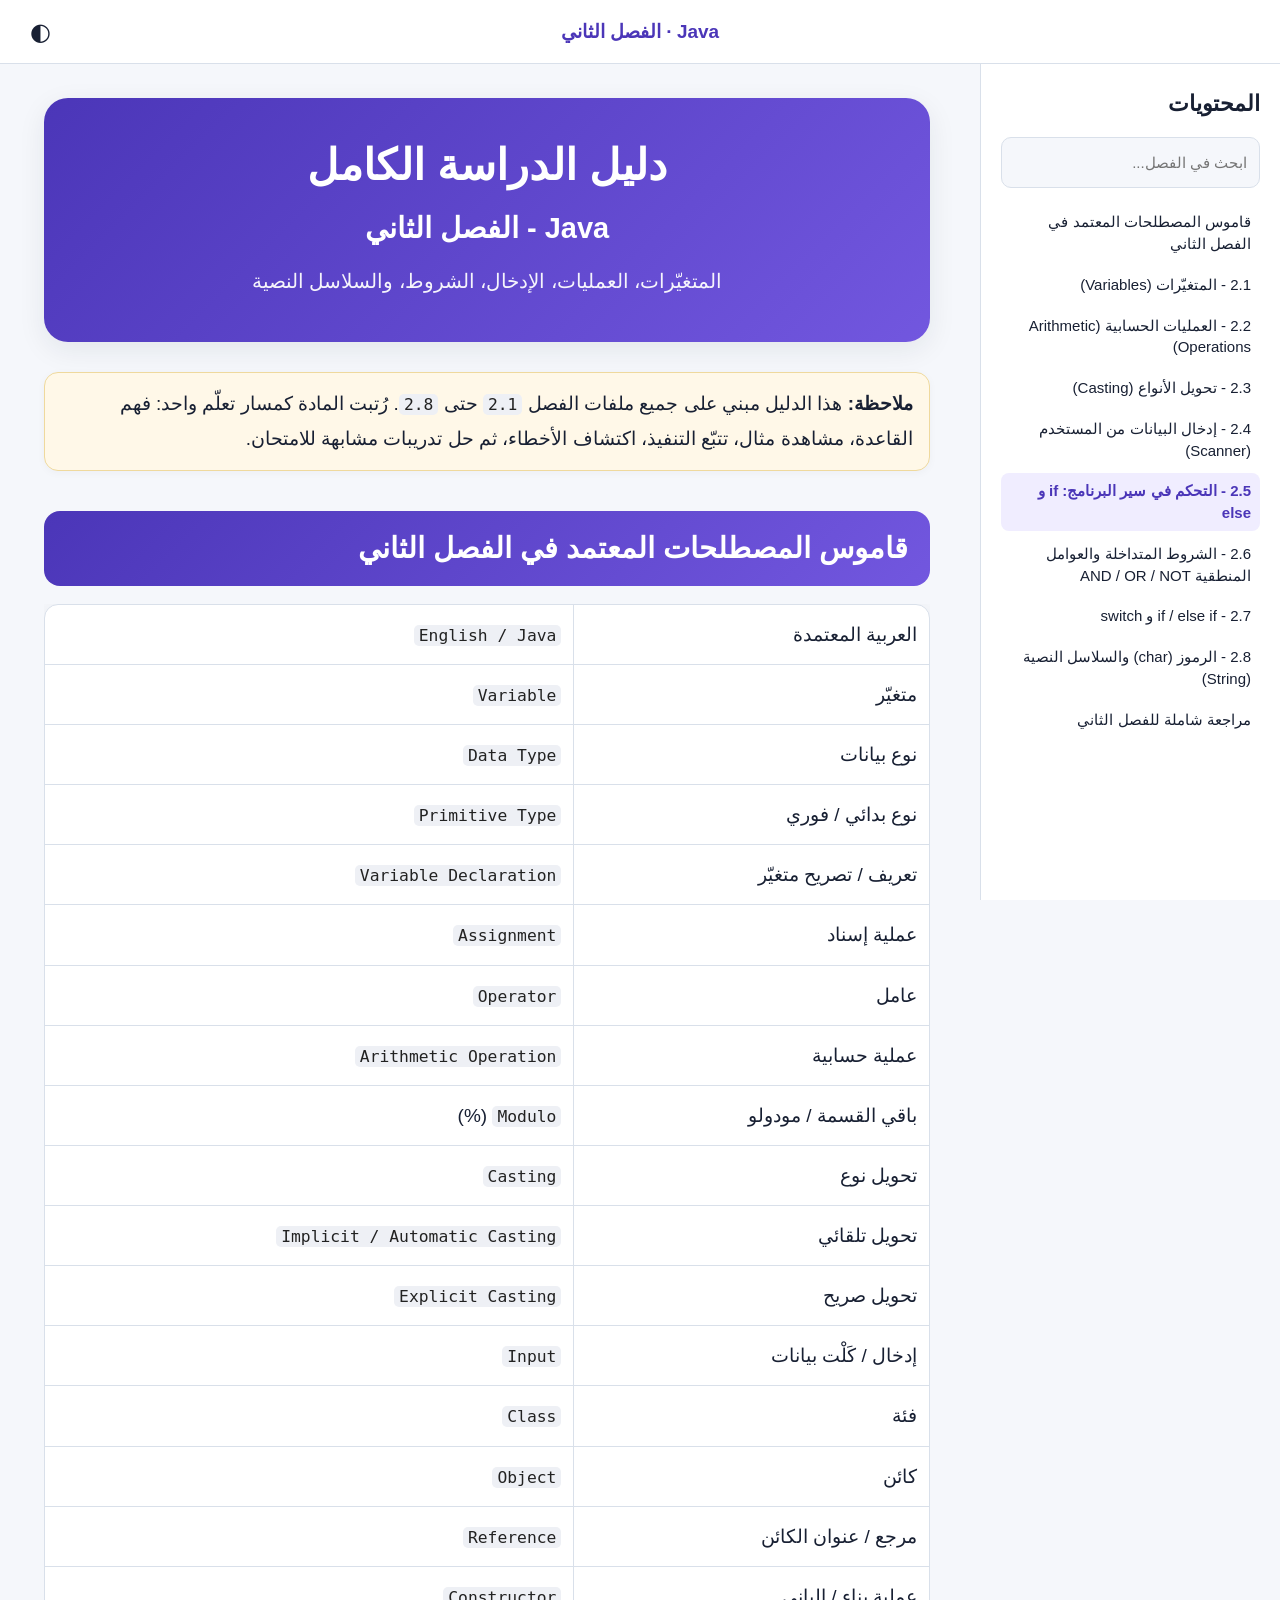
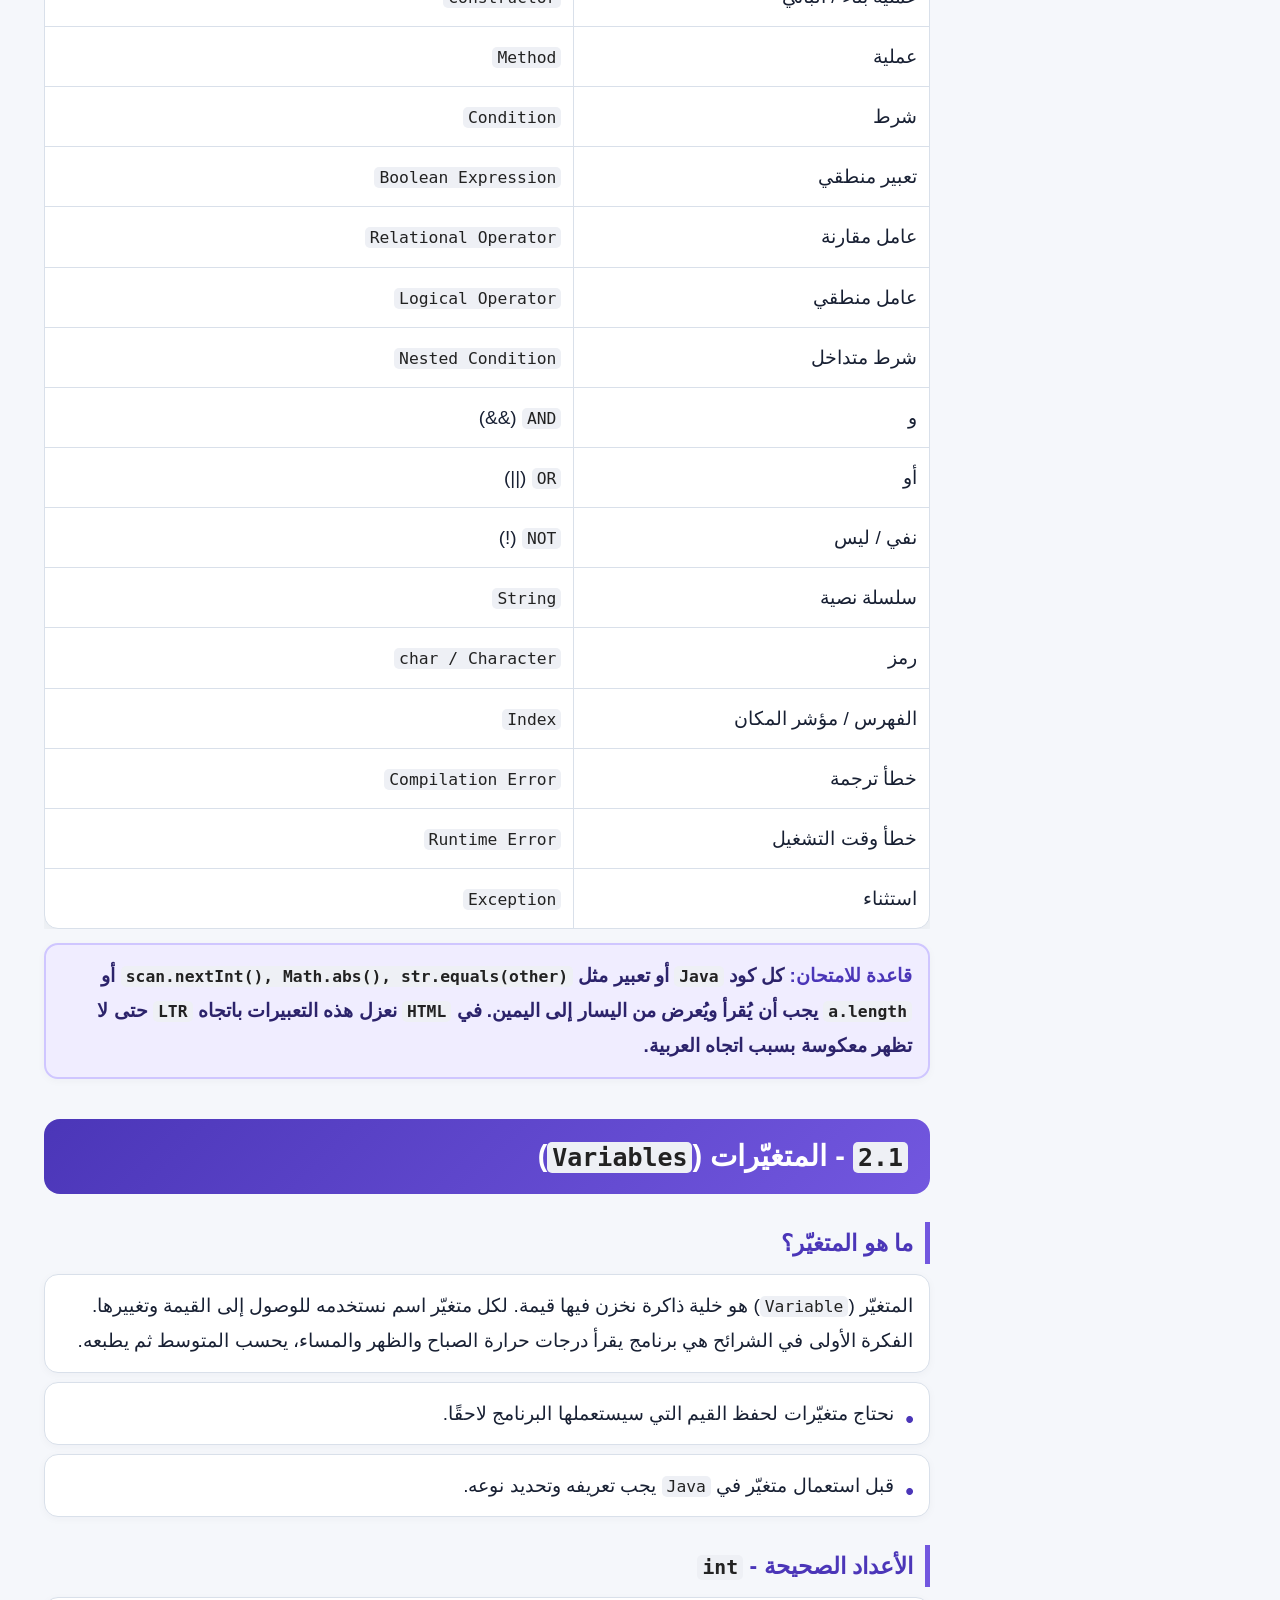
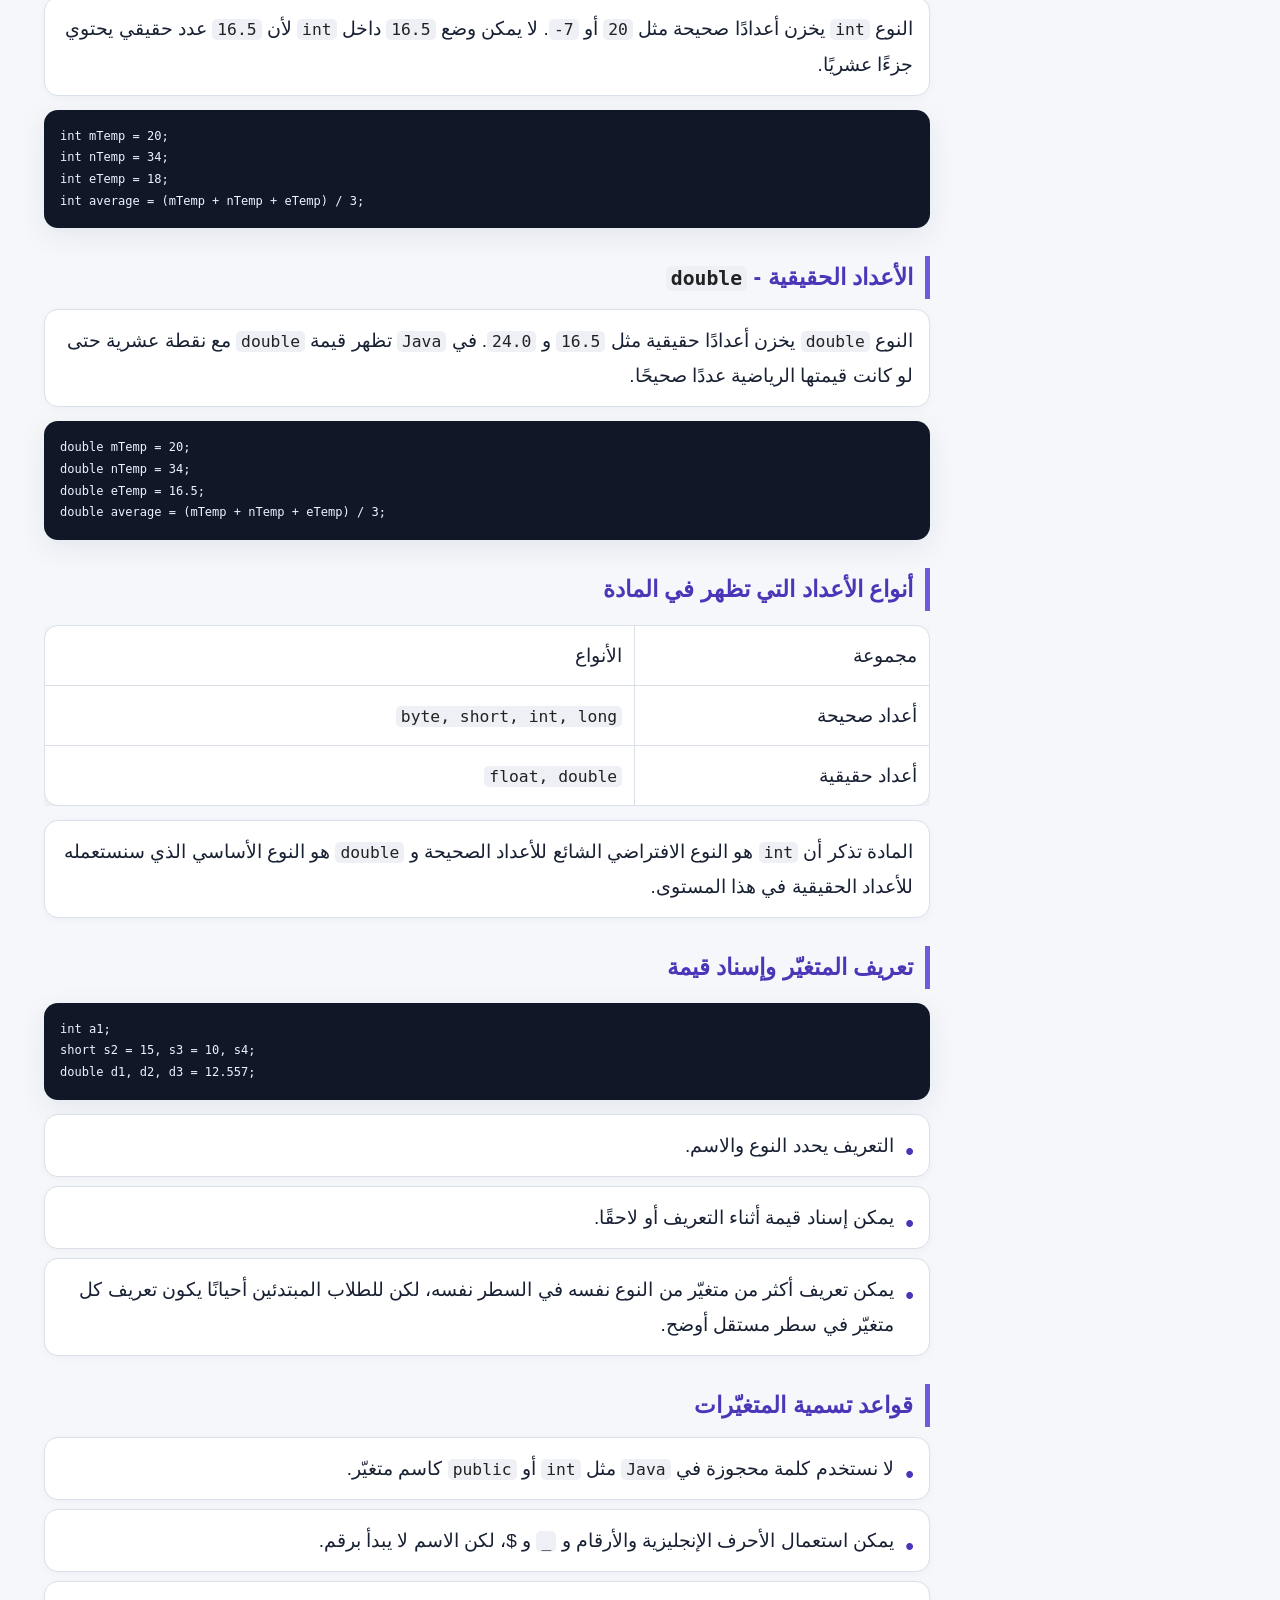
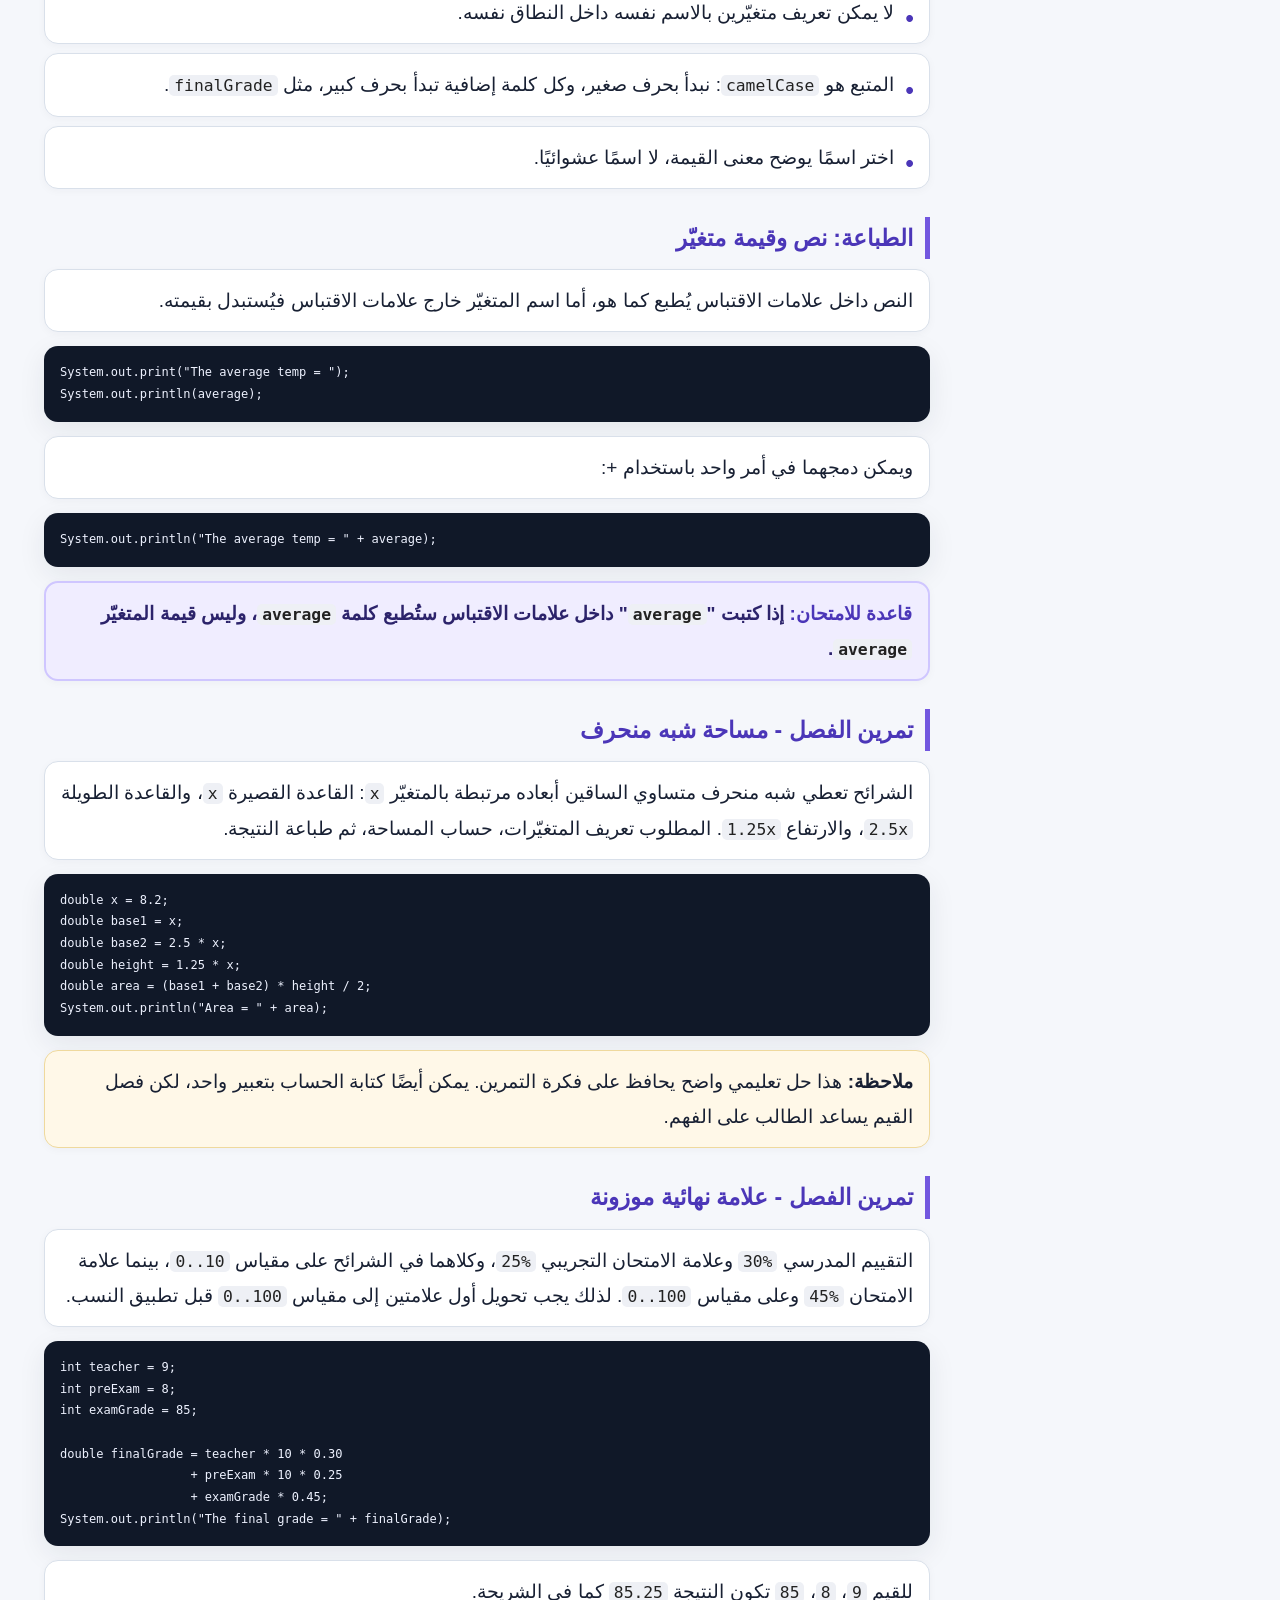
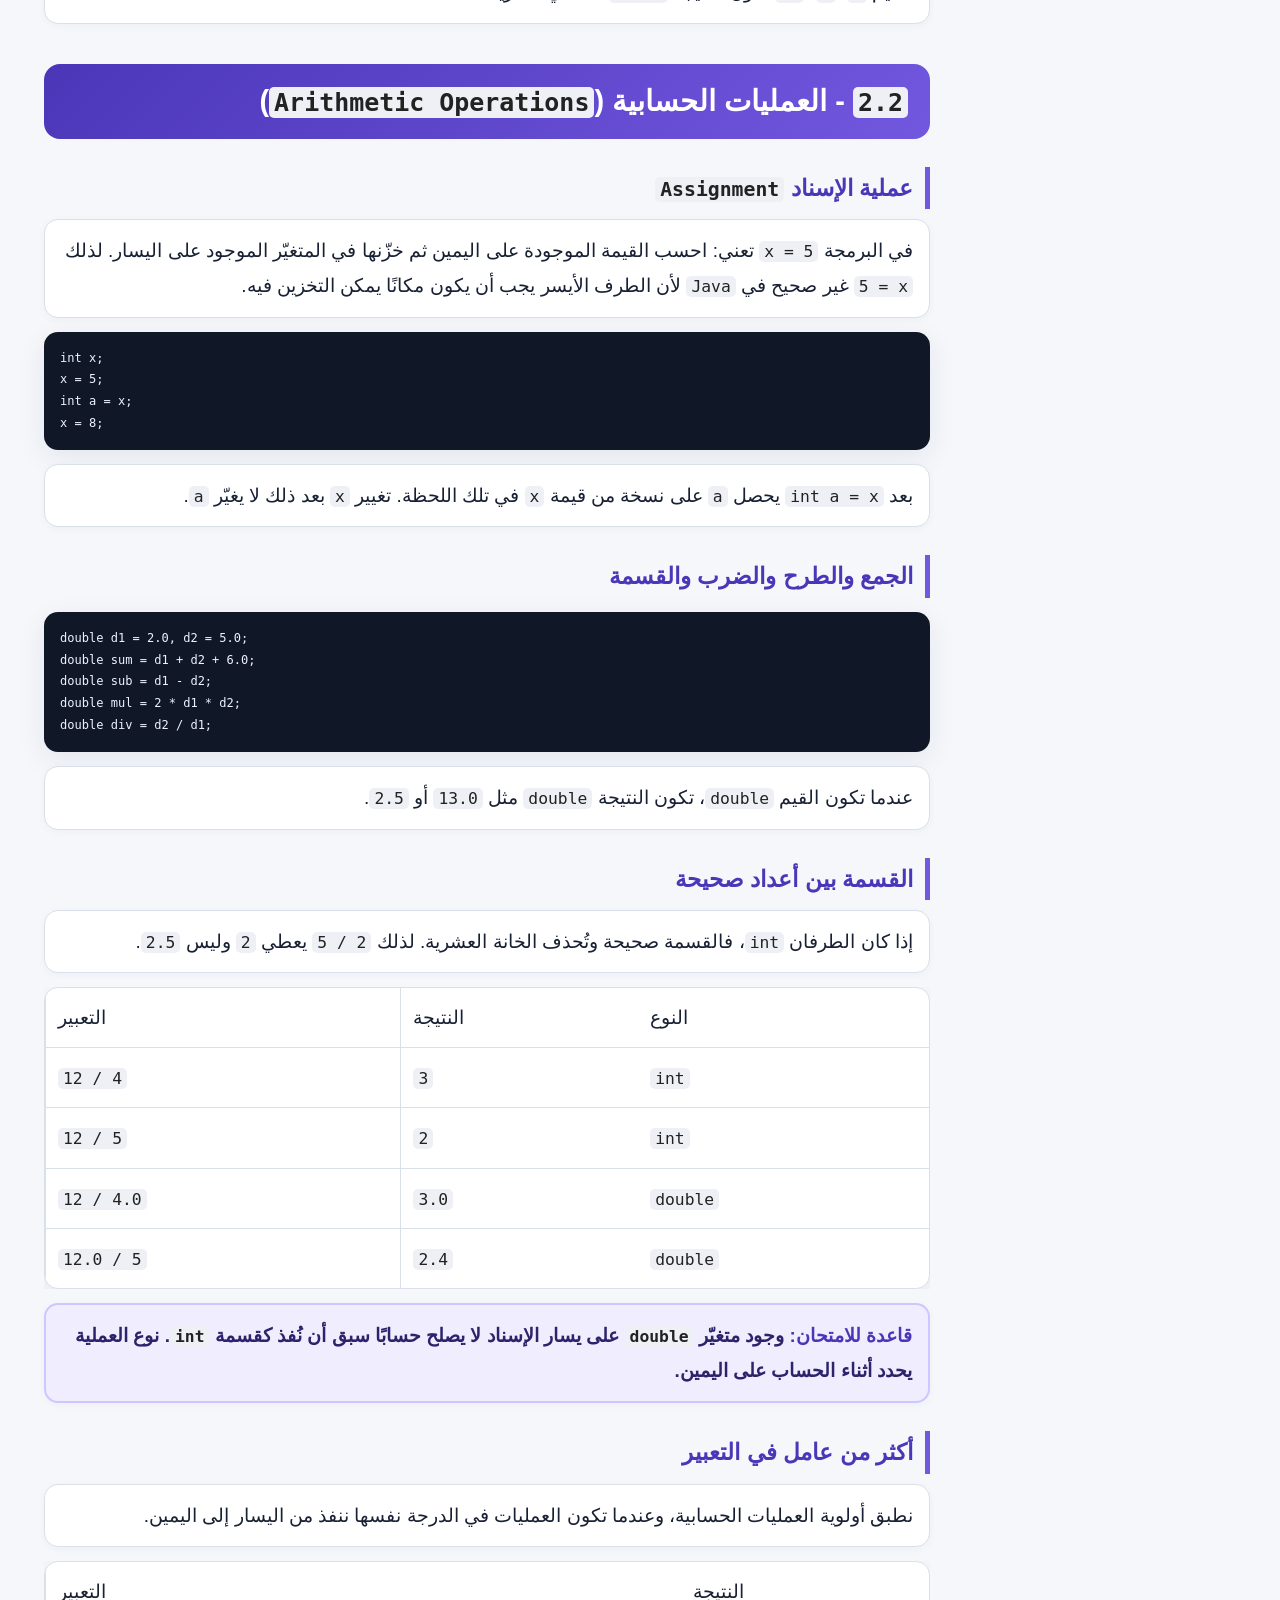
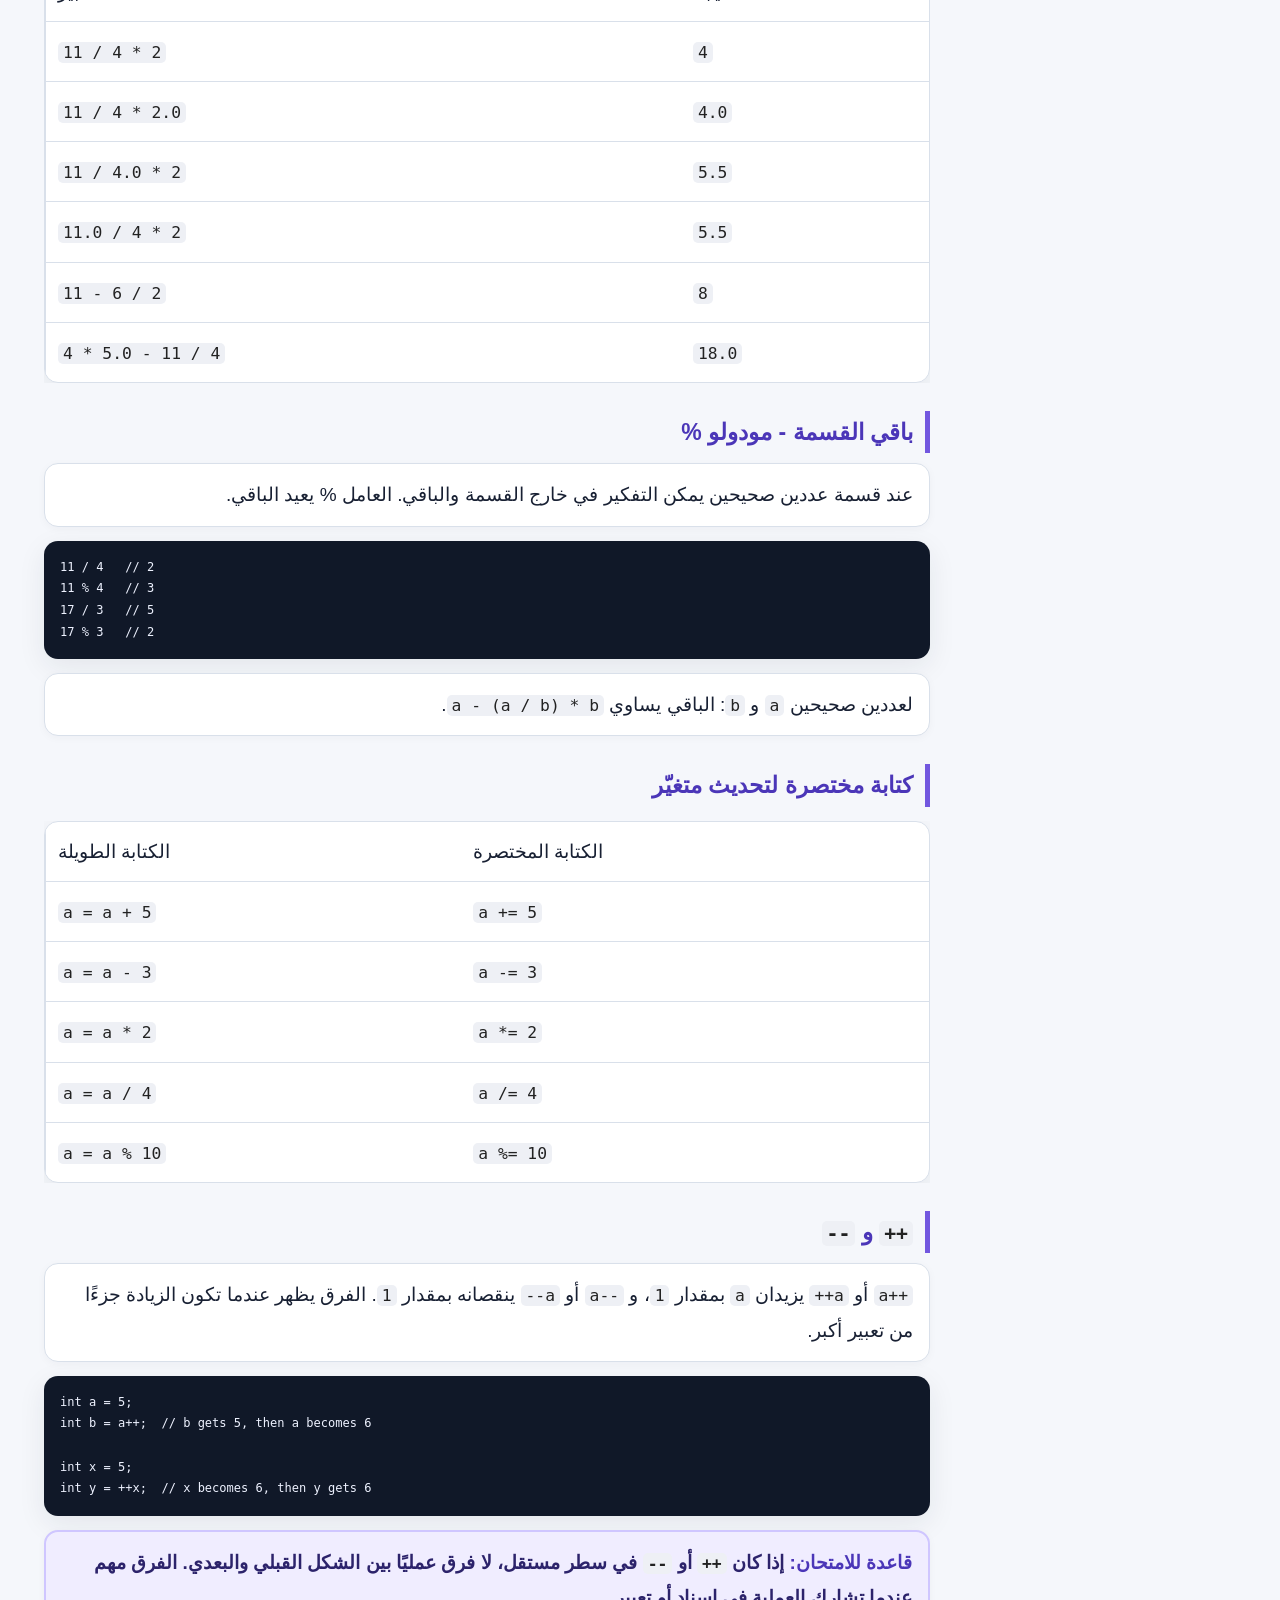
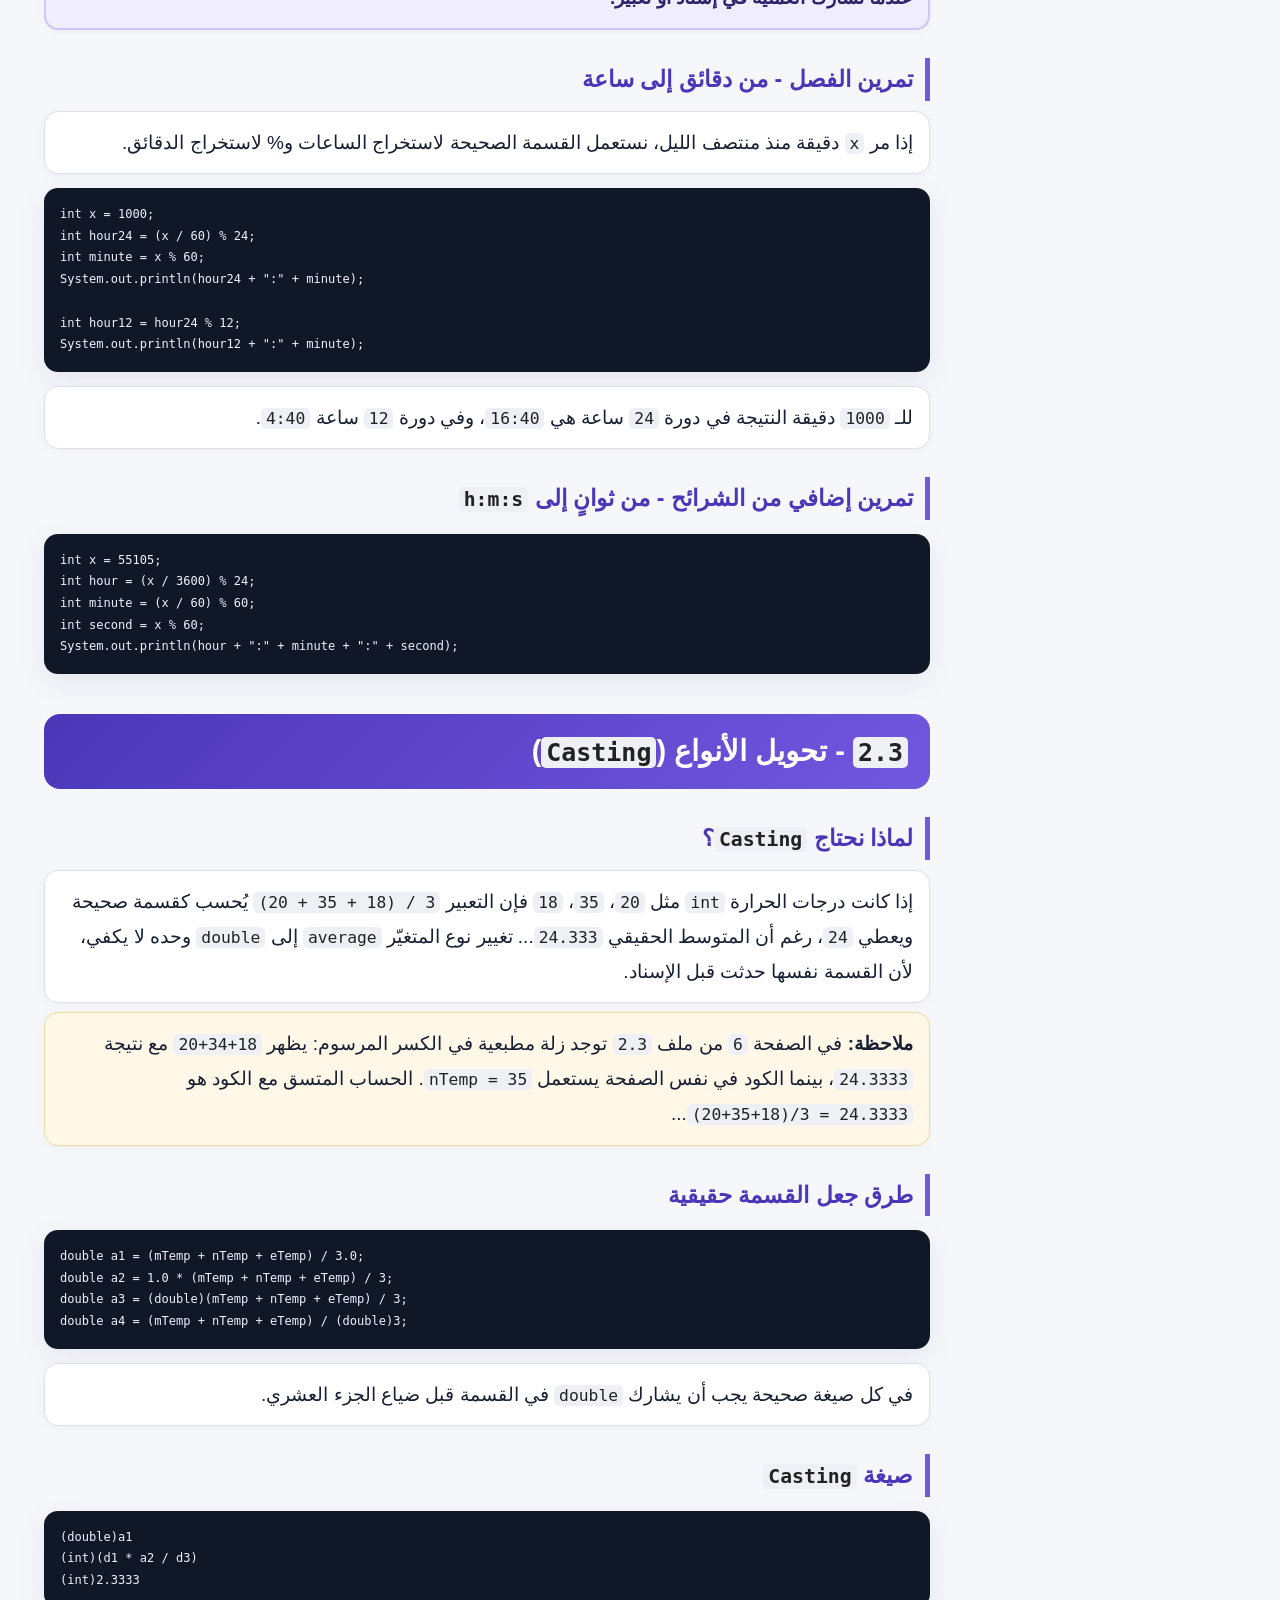
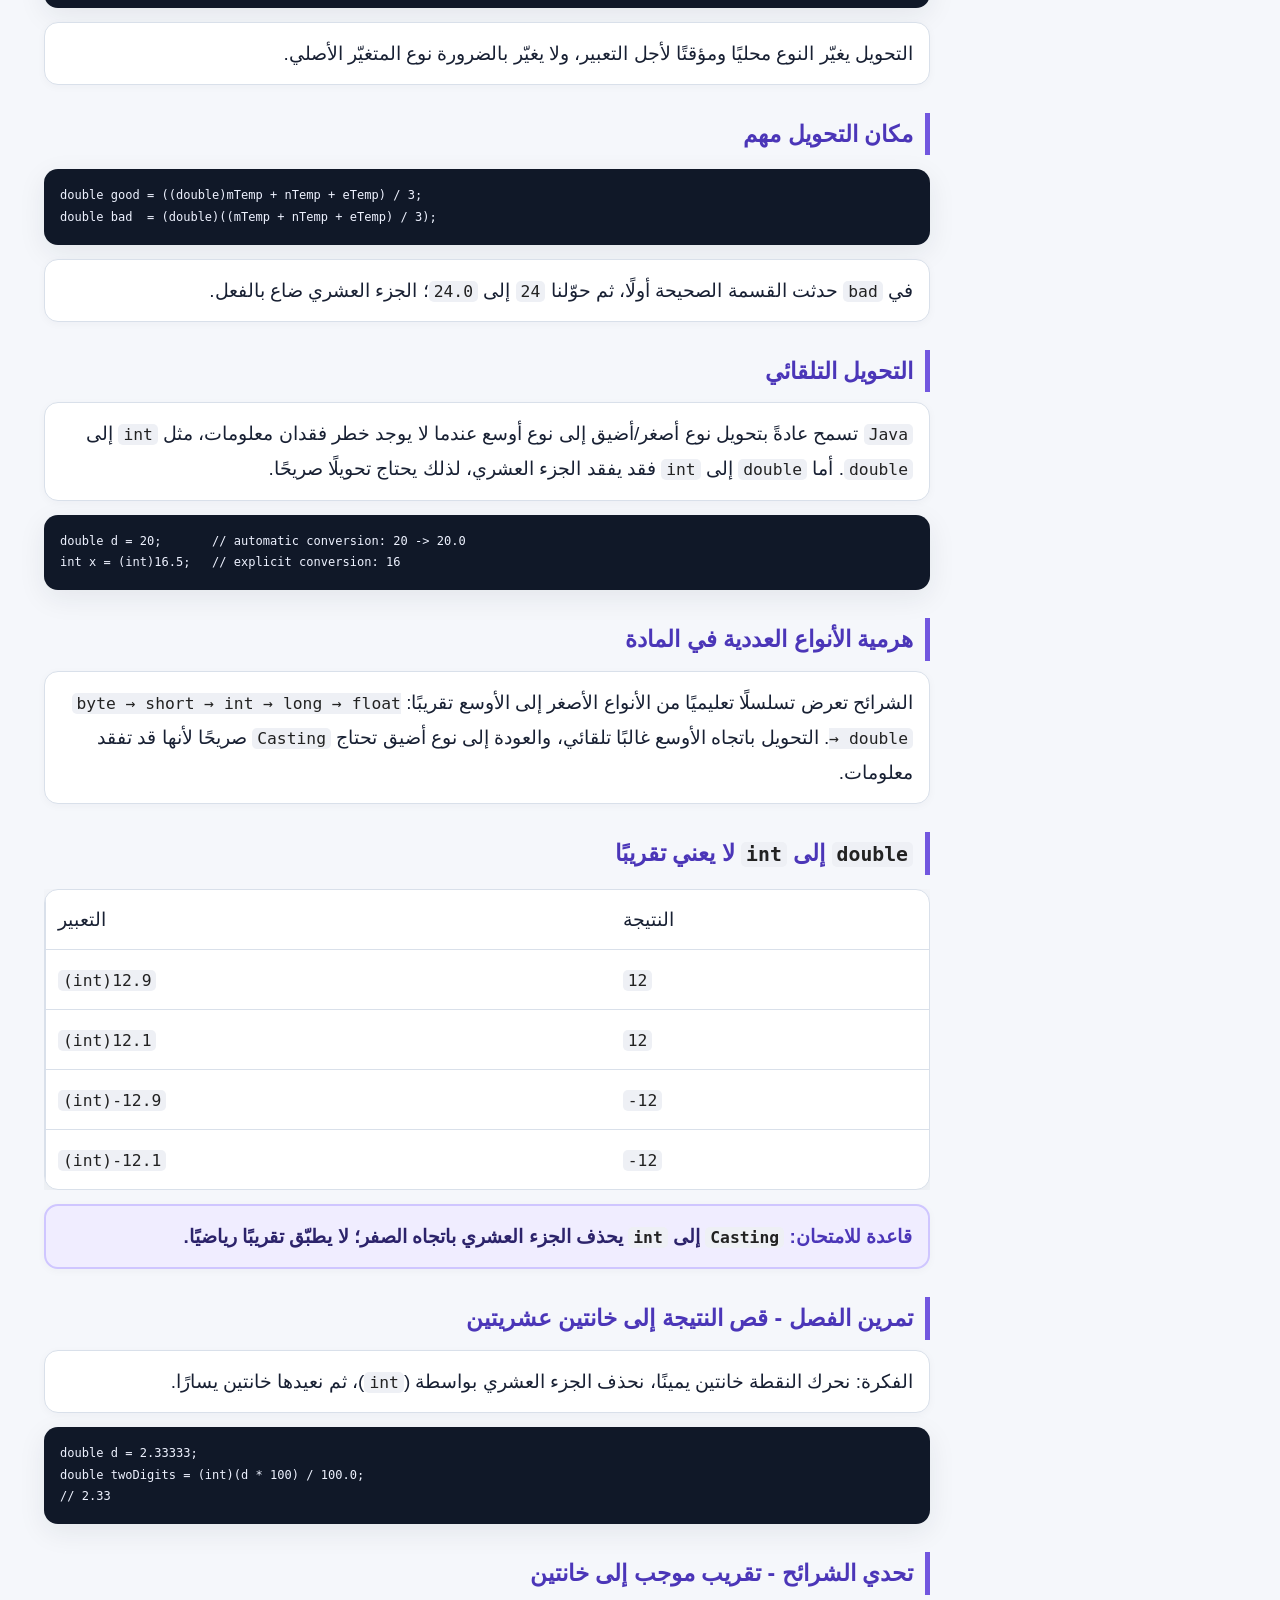
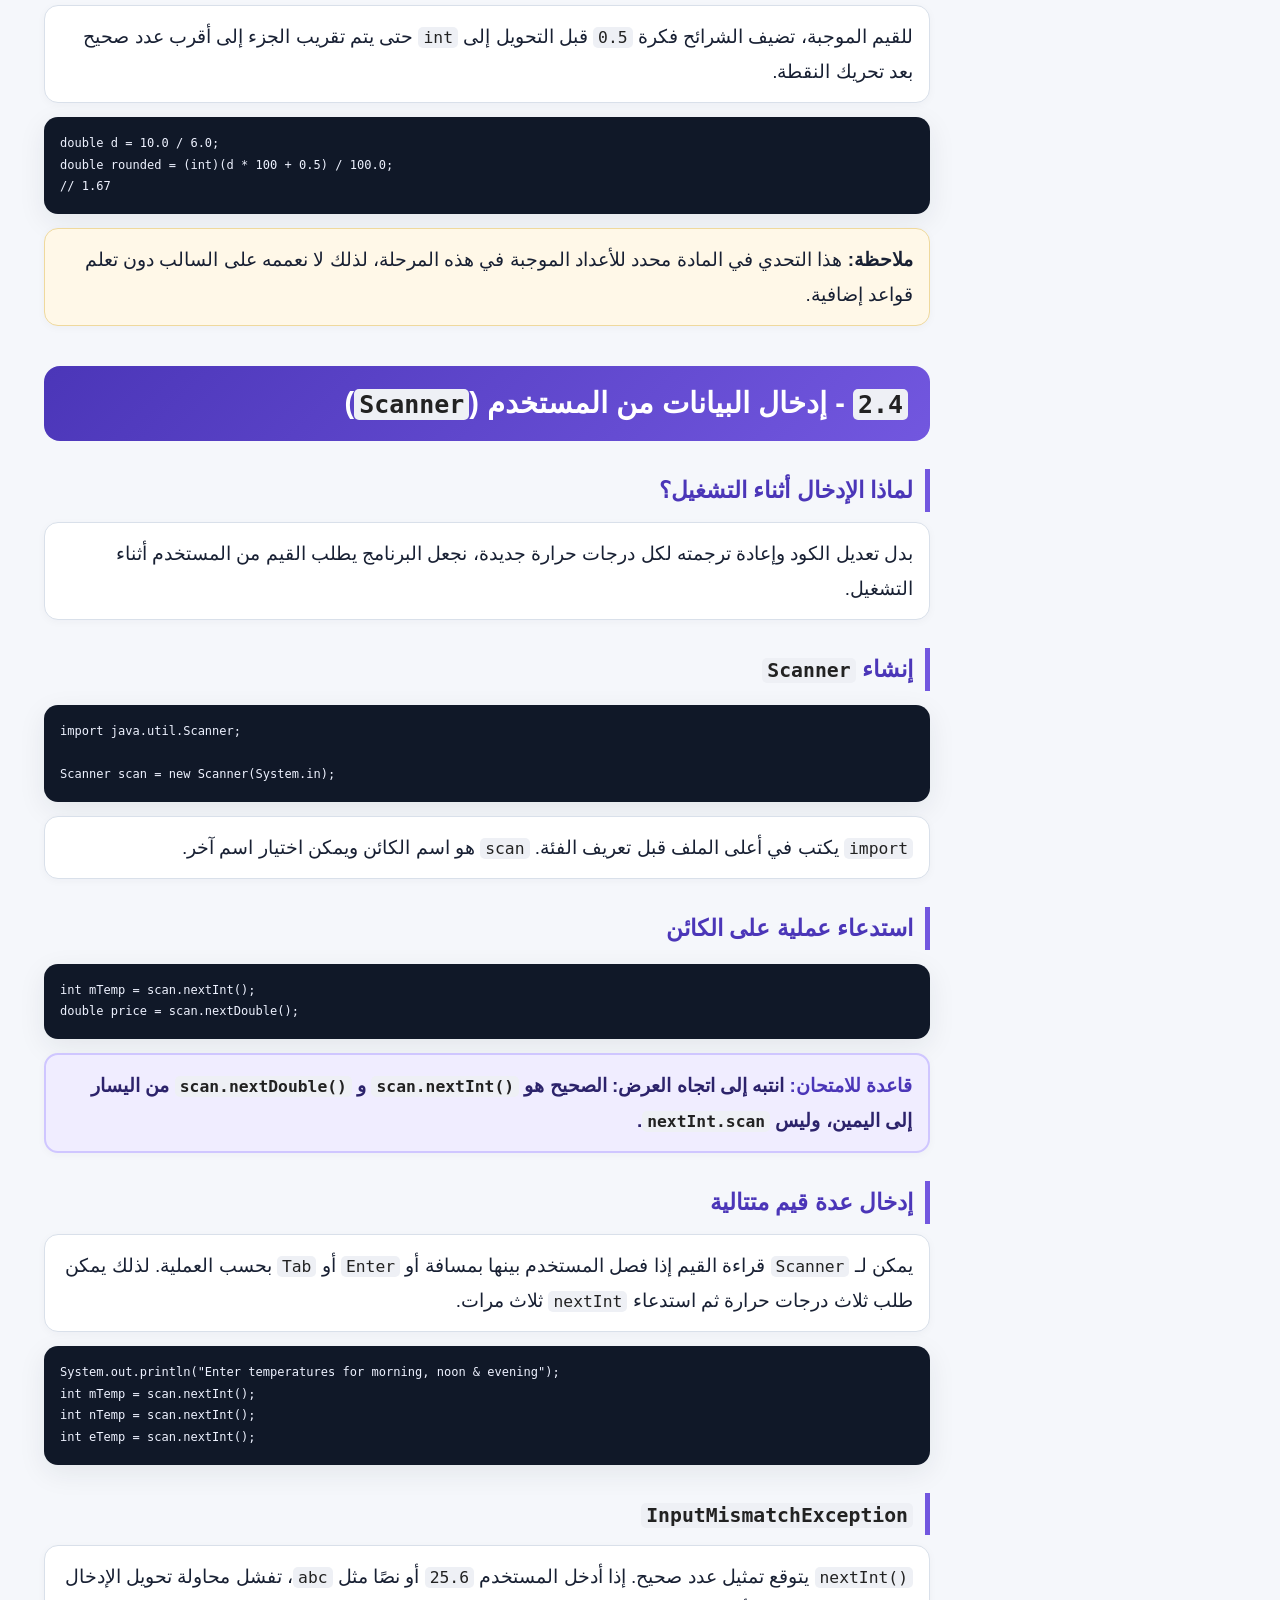
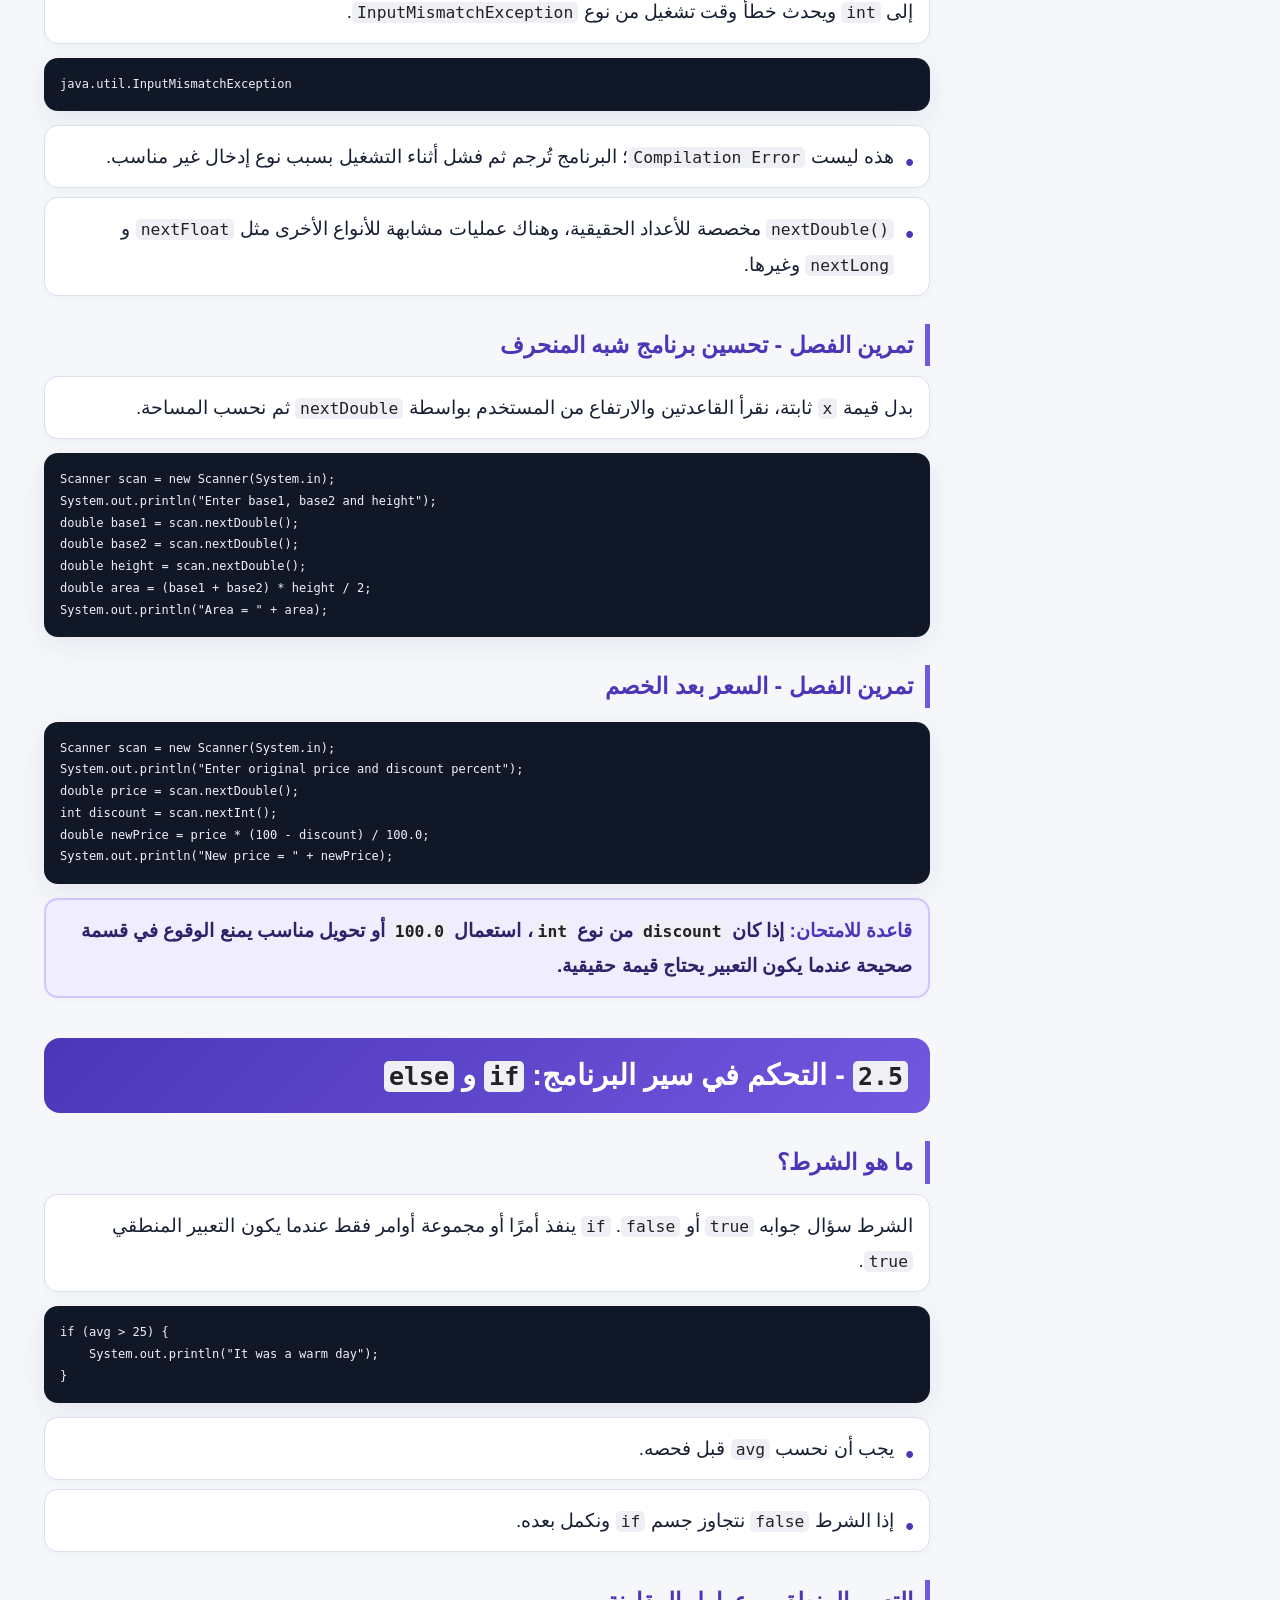
==== commit ebe17b87: "another arabic fixes by claud for all chapters" ====
--- a/chapter2.html
+++ b/chapter2.html
@@ -3,59 +3,59 @@
 <title>دليل الدراسة الكامل - Java الفصل الثاني</title><link rel="stylesheet" href="styles.css"></head>
 <body><header class="topbar"><button id="menuBtn" class="icon-btn" aria-label="فتح قائمة المحتويات">☰</button><div class="brand">Java · الفصل الثاني</div><button id="themeBtn" class="icon-btn" aria-label="تبديل المظهر">◐</button></header>
 <aside id="sidebar" class="sidebar" aria-label="قائمة المحتويات"><div class="sidebar-inner"><h2>المحتويات</h2><input id="searchBox" type="search" placeholder="ابحث في الفصل..." aria-label="بحث"><nav id="toc"></nav></div></aside>
-<main id="content" class="content"><section class="hero"><h1 class="hero-title">دليل الدراسة الكامل</h1><div class="hero-subtitle"><span dir="ltr">Java</span> - الفصل الثاني</div><div class="hero-tagline">المتغيّرات، العمليات، الإدخال، الشروط، والسلاسل النصية</div></section><div class="note"><strong>ملاحظة:</strong> هذا الدليل مبني على جميع ملفات الفصل <bdi dir="ltr"><code dir="ltr">2.1</code></bdi> حتى <bdi dir="ltr"><code dir="ltr">2.8</code></bdi>. رُتبت المادة كمسار تعلّم واحد: فهم القاعدة، مشاهدة مثال، تتبّع التنفيذ، اكتشاف الأخطاء، ثم حل تدريبات مشابهة للامتحان.</div><h2 id="sec-1" class="chapter-title">قاموس المصطلحات المعتمد في الفصل الثاني</h2><div class="table-wrap"><table class="study-table"><tr><td>العربية المعتمدة</td><td><bdi dir="ltr"><code dir="ltr">English</code></bdi> / <bdi dir="ltr"><code dir="ltr">Java</code></bdi></td></tr><tr><td>متغيّر</td><td><bdi dir="ltr"><code dir="ltr">Variable</code></bdi></td></tr><tr><td>نوع بيانات</td><td><bdi dir="ltr"><code dir="ltr">Data</code></bdi> <bdi dir="ltr"><code dir="ltr">Type</code></bdi></td></tr><tr><td>نوع بدائي / فوري</td><td><bdi dir="ltr"><code dir="ltr">Primitive</code></bdi> <bdi dir="ltr"><code dir="ltr">Type</code></bdi></td></tr><tr><td>تعريف / تصريح متغيّر</td><td><bdi dir="ltr"><code dir="ltr">Variable</code></bdi> <bdi dir="ltr"><code dir="ltr">Declaration</code></bdi></td></tr><tr><td>عملية إسناد</td><td><bdi dir="ltr"><code dir="ltr">Assignment</code></bdi></td></tr><tr><td>عامل</td><td><bdi dir="ltr"><code dir="ltr">Operator</code></bdi></td></tr><tr><td>عملية حسابية</td><td><bdi dir="ltr"><code dir="ltr">Arithmetic</code></bdi> <bdi dir="ltr"><code dir="ltr">Operation</code></bdi></td></tr><tr><td>باقي القسمة / مودولو</td><td><bdi dir="ltr"><code dir="ltr">Modulo</code></bdi> (%)</td></tr><tr><td>تحويل نوع</td><td><bdi dir="ltr"><code dir="ltr">Casting</code></bdi></td></tr><tr><td>تحويل تلقائي</td><td><bdi dir="ltr"><code dir="ltr">Implicit</code></bdi> / <bdi dir="ltr"><code dir="ltr">Automatic</code></bdi> <bdi dir="ltr"><code dir="ltr">Casting</code></bdi></td></tr><tr><td>تحويل صريح</td><td><bdi dir="ltr"><code dir="ltr">Explicit</code></bdi> <bdi dir="ltr"><code dir="ltr">Casting</code></bdi></td></tr><tr><td>إدخال / كَلْت بيانات</td><td><bdi dir="ltr"><code dir="ltr">Input</code></bdi></td></tr><tr><td>فئة</td><td><bdi dir="ltr"><code dir="ltr">Class</code></bdi></td></tr><tr><td>كائن</td><td><bdi dir="ltr"><code dir="ltr">Object</code></bdi></td></tr><tr><td>مرجع / عنوان الكائن</td><td><bdi dir="ltr"><code dir="ltr">Reference</code></bdi></td></tr><tr><td>عملية بناء / الباني</td><td><bdi dir="ltr"><code dir="ltr">Constructor</code></bdi></td></tr><tr><td>عملية</td><td><bdi dir="ltr"><code dir="ltr">Method</code></bdi></td></tr><tr><td>شرط</td><td><bdi dir="ltr"><code dir="ltr">Condition</code></bdi></td></tr><tr><td>تعبير منطقي</td><td><bdi dir="ltr"><code dir="ltr">Boolean</code></bdi> <bdi dir="ltr"><code dir="ltr">Expression</code></bdi></td></tr><tr><td>عامل مقارنة</td><td><bdi dir="ltr"><code dir="ltr">Relational</code></bdi> <bdi dir="ltr"><code dir="ltr">Operator</code></bdi></td></tr><tr><td>عامل منطقي</td><td><bdi dir="ltr"><code dir="ltr">Logical</code></bdi> <bdi dir="ltr"><code dir="ltr">Operator</code></bdi></td></tr><tr><td>شرط متداخل</td><td><bdi dir="ltr"><code dir="ltr">Nested</code></bdi> <bdi dir="ltr"><code dir="ltr">Condition</code></bdi></td></tr><tr><td>و</td><td><bdi dir="ltr"><code dir="ltr">AND</code></bdi> (&amp;&amp;)</td></tr><tr><td>أو</td><td><bdi dir="ltr"><code dir="ltr">OR</code></bdi> (||)</td></tr><tr><td>نفي / ليس</td><td><bdi dir="ltr"><code dir="ltr">NOT</code></bdi> (!)</td></tr><tr><td>سلسلة نصية</td><td><bdi dir="ltr"><code dir="ltr">String</code></bdi></td></tr><tr><td>رمز</td><td><bdi dir="ltr"><code dir="ltr">char</code></bdi> / <bdi dir="ltr"><code dir="ltr">Character</code></bdi></td></tr><tr><td>الفهرس / مؤشر المكان</td><td><bdi dir="ltr"><code dir="ltr">Index</code></bdi></td></tr><tr><td>خطأ ترجمة</td><td><bdi dir="ltr"><code dir="ltr">Compilation</code></bdi> <bdi dir="ltr"><code dir="ltr">Error</code></bdi></td></tr><tr><td>خطأ وقت التشغيل</td><td><bdi dir="ltr"><code dir="ltr">Runtime</code></bdi> <bdi dir="ltr"><code dir="ltr">Error</code></bdi></td></tr><tr><td>استثناء</td><td><bdi dir="ltr"><code dir="ltr">Exception</code></bdi></td></tr></table></div><div class="exam-tip"><strong>قاعدة للامتحان:</strong> كل كود <bdi dir="ltr"><code dir="ltr">Java</code></bdi> أو تعبير مثل <bdi dir="ltr"><code dir="ltr">scan.nextInt()</code></bdi>, <bdi dir="ltr"><code dir="ltr">Math.abs()</code></bdi>, <bdi dir="ltr"><code dir="ltr">str.equals(other)</code></bdi> أو <bdi dir="ltr"><code dir="ltr">a.length</code></bdi> يجب أن يُقرأ ويُعرض من اليسار إلى اليمين. في <bdi dir="ltr"><code dir="ltr">HTML</code></bdi> نعزل هذه التعبيرات باتجاه <bdi dir="ltr"><code dir="ltr">LTR</code></bdi> حتى لا تظهر معكوسة بسبب اتجاه العربية.</div><h2 id="sec-2" class="chapter-title"><bdi dir="ltr"><code dir="ltr">2.1</code></bdi> - المتغيّرات (<bdi dir="ltr"><code dir="ltr">Variables</code></bdi>)</h2><h3 class="section-title">ما هو المتغيّر؟</h3><p>المتغيّر (<bdi dir="ltr"><code dir="ltr">Variable</code></bdi>) هو خلية ذاكرة نخزن فيها قيمة. لكل متغيّر اسم نستخدمه للوصول إلى القيمة وتغييرها. الفكرة الأولى في الشرائح هي برنامج يقرأ درجات حرارة الصباح والظهر والمساء، يحسب المتوسط ثم يطبعه.</p><div class="bullet">نحتاج متغيّرات لحفظ القيم التي سيستعملها البرنامج لاحقًا.</div><div class="bullet">قبل استعمال متغيّر في <bdi dir="ltr"><code dir="ltr">Java</code></bdi> يجب تعريفه وتحديد نوعه.</div><h3 class="section-title">الأعداد الصحيحة - <bdi dir="ltr"><code dir="ltr">int</code></bdi></h3><p>النوع <bdi dir="ltr"><code dir="ltr">int</code></bdi> يخزن أعدادًا صحيحة مثل <bdi dir="ltr"><code dir="ltr">20</code></bdi> أو -<bdi dir="ltr"><code dir="ltr">7</code></bdi>. لا يمكن وضع <bdi dir="ltr"><code dir="ltr">16.5</code></bdi> داخل <bdi dir="ltr"><code dir="ltr">int</code></bdi> لأن <bdi dir="ltr"><code dir="ltr">16.5</code></bdi> عدد حقيقي يحتوي جزءًا عشريًا.</p><pre class="code-block" dir="ltr"><code dir="ltr">int mTemp = 20;
+<main id="content" class="content"><section class="hero"><h1 class="hero-title">دليل الدراسة الكامل</h1><div class="hero-subtitle"><span dir="ltr">Java</span> - الفصل الثاني</div><div class="hero-tagline">المتغيّرات، العمليات، الإدخال، الشروط، والسلاسل النصية</div></section><div class="note"><strong>ملاحظة:</strong> هذا الدليل مبني على جميع ملفات الفصل <bdi dir="ltr"><code dir="ltr">2.1</code></bdi> حتى <bdi dir="ltr"><code dir="ltr">2.8</code></bdi>. رُتبت المادة كمسار تعلّم واحد: فهم القاعدة، مشاهدة مثال، تتبّع التنفيذ، اكتشاف الأخطاء، ثم حل تدريبات مشابهة للامتحان.</div><h2 id="sec-1" class="chapter-title">قاموس المصطلحات المعتمد في الفصل الثاني</h2><div class="table-wrap"><table class="study-table"><tr><td>العربية المعتمدة</td><td><bdi dir="ltr"><code dir="ltr">English / Java</code></bdi></td></tr><tr><td>متغيّر</td><td><bdi dir="ltr"><code dir="ltr">Variable</code></bdi></td></tr><tr><td>نوع بيانات</td><td><bdi dir="ltr"><code dir="ltr">Data Type</code></bdi></td></tr><tr><td>نوع بدائي / فوري</td><td><bdi dir="ltr"><code dir="ltr">Primitive Type</code></bdi></td></tr><tr><td>تعريف / تصريح متغيّر</td><td><bdi dir="ltr"><code dir="ltr">Variable Declaration</code></bdi></td></tr><tr><td>عملية إسناد</td><td><bdi dir="ltr"><code dir="ltr">Assignment</code></bdi></td></tr><tr><td>عامل</td><td><bdi dir="ltr"><code dir="ltr">Operator</code></bdi></td></tr><tr><td>عملية حسابية</td><td><bdi dir="ltr"><code dir="ltr">Arithmetic Operation</code></bdi></td></tr><tr><td>باقي القسمة / مودولو</td><td><bdi dir="ltr"><code dir="ltr">Modulo</code></bdi> (%)</td></tr><tr><td>تحويل نوع</td><td><bdi dir="ltr"><code dir="ltr">Casting</code></bdi></td></tr><tr><td>تحويل تلقائي</td><td><bdi dir="ltr"><code dir="ltr">Implicit / Automatic Casting</code></bdi></td></tr><tr><td>تحويل صريح</td><td><bdi dir="ltr"><code dir="ltr">Explicit Casting</code></bdi></td></tr><tr><td>إدخال / كَلْت بيانات</td><td><bdi dir="ltr"><code dir="ltr">Input</code></bdi></td></tr><tr><td>فئة</td><td><bdi dir="ltr"><code dir="ltr">Class</code></bdi></td></tr><tr><td>كائن</td><td><bdi dir="ltr"><code dir="ltr">Object</code></bdi></td></tr><tr><td>مرجع / عنوان الكائن</td><td><bdi dir="ltr"><code dir="ltr">Reference</code></bdi></td></tr><tr><td>عملية بناء / الباني</td><td><bdi dir="ltr"><code dir="ltr">Constructor</code></bdi></td></tr><tr><td>عملية</td><td><bdi dir="ltr"><code dir="ltr">Method</code></bdi></td></tr><tr><td>شرط</td><td><bdi dir="ltr"><code dir="ltr">Condition</code></bdi></td></tr><tr><td>تعبير منطقي</td><td><bdi dir="ltr"><code dir="ltr">Boolean Expression</code></bdi></td></tr><tr><td>عامل مقارنة</td><td><bdi dir="ltr"><code dir="ltr">Relational Operator</code></bdi></td></tr><tr><td>عامل منطقي</td><td><bdi dir="ltr"><code dir="ltr">Logical Operator</code></bdi></td></tr><tr><td>شرط متداخل</td><td><bdi dir="ltr"><code dir="ltr">Nested Condition</code></bdi></td></tr><tr><td>و</td><td><bdi dir="ltr"><code dir="ltr">AND</code></bdi> (&amp;&amp;)</td></tr><tr><td>أو</td><td><bdi dir="ltr"><code dir="ltr">OR</code></bdi> (||)</td></tr><tr><td>نفي / ليس</td><td><bdi dir="ltr"><code dir="ltr">NOT</code></bdi> (!)</td></tr><tr><td>سلسلة نصية</td><td><bdi dir="ltr"><code dir="ltr">String</code></bdi></td></tr><tr><td>رمز</td><td><bdi dir="ltr"><code dir="ltr">char / Character</code></bdi></td></tr><tr><td>الفهرس / مؤشر المكان</td><td><bdi dir="ltr"><code dir="ltr">Index</code></bdi></td></tr><tr><td>خطأ ترجمة</td><td><bdi dir="ltr"><code dir="ltr">Compilation Error</code></bdi></td></tr><tr><td>خطأ وقت التشغيل</td><td><bdi dir="ltr"><code dir="ltr">Runtime Error</code></bdi></td></tr><tr><td>استثناء</td><td><bdi dir="ltr"><code dir="ltr">Exception</code></bdi></td></tr></table></div><div class="exam-tip"><strong>قاعدة للامتحان:</strong> كل كود <bdi dir="ltr"><code dir="ltr">Java</code></bdi> أو تعبير مثل <bdi dir="ltr"><code dir="ltr">scan.nextInt(), Math.abs(), str.equals(other)</code></bdi> أو <bdi dir="ltr"><code dir="ltr">a.length</code></bdi> يجب أن يُقرأ ويُعرض من اليسار إلى اليمين. في <bdi dir="ltr"><code dir="ltr">HTML</code></bdi> نعزل هذه التعبيرات باتجاه <bdi dir="ltr"><code dir="ltr">LTR</code></bdi> حتى لا تظهر معكوسة بسبب اتجاه العربية.</div><h2 id="sec-2" class="chapter-title"><bdi dir="ltr"><code dir="ltr">2.1</code></bdi> - المتغيّرات (<bdi dir="ltr"><code dir="ltr">Variables</code></bdi>)</h2><h3 class="section-title">ما هو المتغيّر؟</h3><p>المتغيّر (<bdi dir="ltr"><code dir="ltr">Variable</code></bdi>) هو خلية ذاكرة نخزن فيها قيمة. لكل متغيّر اسم نستخدمه للوصول إلى القيمة وتغييرها. الفكرة الأولى في الشرائح هي برنامج يقرأ درجات حرارة الصباح والظهر والمساء، يحسب المتوسط ثم يطبعه.</p><div class="bullet">نحتاج متغيّرات لحفظ القيم التي سيستعملها البرنامج لاحقًا.</div><div class="bullet">قبل استعمال متغيّر في <bdi dir="ltr"><code dir="ltr">Java</code></bdi> يجب تعريفه وتحديد نوعه.</div><h3 class="section-title">الأعداد الصحيحة - <bdi dir="ltr"><code dir="ltr">int</code></bdi></h3><p>النوع <bdi dir="ltr"><code dir="ltr">int</code></bdi> يخزن أعدادًا صحيحة مثل <bdi dir="ltr"><code dir="ltr">20</code></bdi> أو <bdi dir="ltr"><code dir="ltr">-7</code></bdi>. لا يمكن وضع <bdi dir="ltr"><code dir="ltr">16.5</code></bdi> داخل <bdi dir="ltr"><code dir="ltr">int</code></bdi> لأن <bdi dir="ltr"><code dir="ltr">16.5</code></bdi> عدد حقيقي يحتوي جزءًا عشريًا.</p><pre class="code-block" dir="ltr"><code dir="ltr">int mTemp = 20;
 int nTemp = 34;
 int eTemp = 18;
 int average = (mTemp + nTemp + eTemp) / 3;</code></pre><h3 class="section-title">الأعداد الحقيقية - <bdi dir="ltr"><code dir="ltr">double</code></bdi></h3><p>النوع <bdi dir="ltr"><code dir="ltr">double</code></bdi> يخزن أعدادًا حقيقية مثل <bdi dir="ltr"><code dir="ltr">16.5</code></bdi> و <bdi dir="ltr"><code dir="ltr">24.0</code></bdi>. في <bdi dir="ltr"><code dir="ltr">Java</code></bdi> تظهر قيمة <bdi dir="ltr"><code dir="ltr">double</code></bdi> مع نقطة عشرية حتى لو كانت قيمتها الرياضية عددًا صحيحًا.</p><pre class="code-block" dir="ltr"><code dir="ltr">double mTemp = 20;
 double nTemp = 34;
 double eTemp = 16.5;
-double average = (mTemp + nTemp + eTemp) / 3;</code></pre><h3 class="section-title">أنواع الأعداد التي تظهر في المادة</h3><div class="table-wrap"><table class="study-table"><tr><td>مجموعة</td><td>الأنواع</td></tr><tr><td>أعداد صحيحة</td><td><bdi dir="ltr"><code dir="ltr">byte</code></bdi>, <bdi dir="ltr"><code dir="ltr">short</code></bdi>, <bdi dir="ltr"><code dir="ltr">int</code></bdi>, <bdi dir="ltr"><code dir="ltr">long</code></bdi></td></tr><tr><td>أعداد حقيقية</td><td><bdi dir="ltr"><code dir="ltr">float</code></bdi>, <bdi dir="ltr"><code dir="ltr">double</code></bdi></td></tr></table></div><p>المادة تذكر أن <bdi dir="ltr"><code dir="ltr">int</code></bdi> هو النوع الافتراضي الشائع للأعداد الصحيحة وdouble هو النوع الأساسي الذي سنستعمله للأعداد الحقيقية في هذا المستوى.</p><h3 class="section-title">تعريف المتغيّر وإسناد قيمة</h3><pre class="code-block" dir="ltr"><code dir="ltr">int a1;
+double average = (mTemp + nTemp + eTemp) / 3;</code></pre><h3 class="section-title">أنواع الأعداد التي تظهر في المادة</h3><div class="table-wrap"><table class="study-table"><tr><td>مجموعة</td><td>الأنواع</td></tr><tr><td>أعداد صحيحة</td><td><bdi dir="ltr"><code dir="ltr">byte, short, int, long</code></bdi></td></tr><tr><td>أعداد حقيقية</td><td><bdi dir="ltr"><code dir="ltr">float, double</code></bdi></td></tr></table></div><p>المادة تذكر أن <bdi dir="ltr"><code dir="ltr">int</code></bdi> هو النوع الافتراضي الشائع للأعداد الصحيحة و <bdi dir="ltr"><code dir="ltr">double</code></bdi> هو النوع الأساسي الذي سنستعمله للأعداد الحقيقية في هذا المستوى.</p><h3 class="section-title">تعريف المتغيّر وإسناد قيمة</h3><pre class="code-block" dir="ltr"><code dir="ltr">int a1;
 short s2 = 15, s3 = 10, s4;
 double d1, d2, d3 = 12.557;</code></pre><div class="bullet">التعريف يحدد النوع والاسم.</div><div class="bullet">يمكن إسناد قيمة أثناء التعريف أو لاحقًا.</div><div class="bullet">يمكن تعريف أكثر من متغيّر من النوع نفسه في السطر نفسه، لكن للطلاب المبتدئين أحيانًا يكون تعريف كل متغيّر في سطر مستقل أوضح.</div><h3 class="section-title">قواعد تسمية المتغيّرات</h3><div class="bullet">لا نستخدم كلمة محجوزة في <bdi dir="ltr"><code dir="ltr">Java</code></bdi> مثل <bdi dir="ltr"><code dir="ltr">int</code></bdi> أو <bdi dir="ltr"><code dir="ltr">public</code></bdi> كاسم متغيّر.</div><div class="bullet">يمكن استعمال الأحرف الإنجليزية والأرقام و <bdi dir="ltr"><code dir="ltr">_</code></bdi> و $، لكن الاسم لا يبدأ برقم.</div><div class="bullet">لا يمكن تعريف متغيّرين بالاسم نفسه داخل النطاق نفسه.</div><div class="bullet">المتبع هو <bdi dir="ltr"><code dir="ltr">camelCase</code></bdi>: نبدأ بحرف صغير، وكل كلمة إضافية تبدأ بحرف كبير، مثل <bdi dir="ltr"><code dir="ltr">finalGrade</code></bdi>.</div><div class="bullet">اختر اسمًا يوضح معنى القيمة، لا اسمًا عشوائيًا.</div><h3 class="section-title">الطباعة: نص وقيمة متغيّر</h3><p>النص داخل علامات الاقتباس يُطبع كما هو، أما اسم المتغيّر خارج علامات الاقتباس فيُستبدل بقيمته.</p><pre class="code-block" dir="ltr"><code dir="ltr">System.out.print(&quot;The average temp = &quot;);
-System.out.println(average);</code></pre><p>ويمكن دمجهما في أمر واحد باستخدام +:</p><pre class="code-block" dir="ltr"><code dir="ltr">System.out.println(&quot;The average temp = &quot; + average);</code></pre><div class="exam-tip"><strong>قاعدة للامتحان:</strong> إذا كتبت &quot;<bdi dir="ltr"><code dir="ltr">average</code></bdi>&quot; داخل علامات الاقتباس ستُطبع كلمة <bdi dir="ltr"><code dir="ltr">average</code></bdi>، وليس قيمة المتغيّر <bdi dir="ltr"><code dir="ltr">average</code></bdi>.</div><h3 class="section-title">تمرين الفصل - مساحة شبه منحرف</h3><p>الشرائح تعطي شبه منحرف متساوي الساقين أبعاده مرتبطة بالمتغيّر <bdi dir="ltr"><code dir="ltr">x</code></bdi>: القاعدة القصيرة <bdi dir="ltr"><code dir="ltr">x</code></bdi>، والقاعدة الطويلة <bdi dir="ltr"><code dir="ltr">2</code></bdi>.5x، والارتفاع <bdi dir="ltr"><code dir="ltr">1</code></bdi>.25x. المطلوب تعريف المتغيّرات، حساب المساحة، ثم طباعة النتيجة.</p><pre class="code-block" dir="ltr"><code dir="ltr">double x = 8.2;
+System.out.println(average);</code></pre><p>ويمكن دمجهما في أمر واحد باستخدام +:</p><pre class="code-block" dir="ltr"><code dir="ltr">System.out.println(&quot;The average temp = &quot; + average);</code></pre><div class="exam-tip"><strong>قاعدة للامتحان:</strong> إذا كتبت &quot;<bdi dir="ltr"><code dir="ltr">average</code></bdi>&quot; داخل علامات الاقتباس ستُطبع كلمة <bdi dir="ltr"><code dir="ltr">average</code></bdi>، وليس قيمة المتغيّر <bdi dir="ltr"><code dir="ltr">average</code></bdi>.</div><h3 class="section-title">تمرين الفصل - مساحة شبه منحرف</h3><p>الشرائح تعطي شبه منحرف متساوي الساقين أبعاده مرتبطة بالمتغيّر <bdi dir="ltr"><code dir="ltr">x</code></bdi>: القاعدة القصيرة <bdi dir="ltr"><code dir="ltr">x</code></bdi>، والقاعدة الطويلة <bdi dir="ltr"><code dir="ltr">2.5x</code></bdi>، والارتفاع <bdi dir="ltr"><code dir="ltr">1.25x</code></bdi>. المطلوب تعريف المتغيّرات، حساب المساحة، ثم طباعة النتيجة.</p><pre class="code-block" dir="ltr"><code dir="ltr">double x = 8.2;
 double base1 = x;
 double base2 = 2.5 * x;
 double height = 1.25 * x;
 double area = (base1 + base2) * height / 2;
-System.out.println(&quot;Area = &quot; + area);</code></pre><div class="note"><strong>ملاحظة:</strong> هذا حل تعليمي واضح يحافظ على فكرة التمرين. يمكن أيضًا كتابة الحساب بتعبير واحد، لكن فصل القيم يساعد الطالب على الفهم.</div><h3 class="section-title">تمرين الفصل - علامة نهائية موزونة</h3><p>التقييم المدرسي <bdi dir="ltr"><code dir="ltr">30</code></bdi>% وعلامة الامتحان التجريبي <bdi dir="ltr"><code dir="ltr">25</code></bdi>%، وكلاهما في الشرائح على مقياس <bdi dir="ltr"><code dir="ltr">0</code></bdi>..<bdi dir="ltr"><code dir="ltr">10</code></bdi>، بينما علامة الامتحان <bdi dir="ltr"><code dir="ltr">45</code></bdi>% وعلى مقياس <bdi dir="ltr"><code dir="ltr">0</code></bdi>..<bdi dir="ltr"><code dir="ltr">100</code></bdi>. لذلك يجب تحويل أول علامتين إلى مقياس <bdi dir="ltr"><code dir="ltr">0</code></bdi>..<bdi dir="ltr"><code dir="ltr">100</code></bdi> قبل تطبيق النسب.</p><pre class="code-block" dir="ltr"><code dir="ltr">int teacher = 9;
+System.out.println(&quot;Area = &quot; + area);</code></pre><div class="note"><strong>ملاحظة:</strong> هذا حل تعليمي واضح يحافظ على فكرة التمرين. يمكن أيضًا كتابة الحساب بتعبير واحد، لكن فصل القيم يساعد الطالب على الفهم.</div><h3 class="section-title">تمرين الفصل - علامة نهائية موزونة</h3><p>التقييم المدرسي <bdi dir="ltr"><code dir="ltr">30%</code></bdi> وعلامة الامتحان التجريبي <bdi dir="ltr"><code dir="ltr">25%</code></bdi>، وكلاهما في الشرائح على مقياس <bdi dir="ltr"><code dir="ltr">0..10</code></bdi>، بينما علامة الامتحان <bdi dir="ltr"><code dir="ltr">45%</code></bdi> وعلى مقياس <bdi dir="ltr"><code dir="ltr">0..100</code></bdi>. لذلك يجب تحويل أول علامتين إلى مقياس <bdi dir="ltr"><code dir="ltr">0..100</code></bdi> قبل تطبيق النسب.</p><pre class="code-block" dir="ltr"><code dir="ltr">int teacher = 9;
 int preExam = 8;
 int examGrade = 85;
 
 double finalGrade = teacher * 10 * 0.30
                   + preExam * 10 * 0.25
                   + examGrade * 0.45;
-System.out.println(&quot;The final grade = &quot; + finalGrade);</code></pre><p>للقيم <bdi dir="ltr"><code dir="ltr">9</code></bdi>، <bdi dir="ltr"><code dir="ltr">8</code></bdi>، <bdi dir="ltr"><code dir="ltr">85</code></bdi> تكون النتيجة <bdi dir="ltr"><code dir="ltr">85.25</code></bdi> كما في الشريحة.</p><h2 id="sec-3" class="chapter-title"><bdi dir="ltr"><code dir="ltr">2.2</code></bdi> - العمليات الحسابية (<bdi dir="ltr"><code dir="ltr">Arithmetic</code></bdi> <bdi dir="ltr"><code dir="ltr">Operations</code></bdi>)</h2><h3 class="section-title">عملية الإسناد <bdi dir="ltr"><code dir="ltr">Assignment</code></bdi></h3><p>في البرمجة <bdi dir="ltr"><code dir="ltr">x</code></bdi> = <bdi dir="ltr"><code dir="ltr">5</code></bdi> تعني: احسب القيمة الموجودة على اليمين ثم خزّنها في المتغيّر الموجود على اليسار. لذلك <bdi dir="ltr"><code dir="ltr">5</code></bdi> = <bdi dir="ltr"><code dir="ltr">x</code></bdi> غير صحيح في <bdi dir="ltr"><code dir="ltr">Java</code></bdi> لأن الطرف الأيسر يجب أن يكون مكانًا يمكن التخزين فيه.</p><pre class="code-block" dir="ltr"><code dir="ltr">int x;
+System.out.println(&quot;The final grade = &quot; + finalGrade);</code></pre><p>للقيم <bdi dir="ltr"><code dir="ltr">9</code></bdi>، <bdi dir="ltr"><code dir="ltr">8</code></bdi>، <bdi dir="ltr"><code dir="ltr">85</code></bdi> تكون النتيجة <bdi dir="ltr"><code dir="ltr">85.25</code></bdi> كما في الشريحة.</p><h2 id="sec-3" class="chapter-title"><bdi dir="ltr"><code dir="ltr">2.2</code></bdi> - العمليات الحسابية (<bdi dir="ltr"><code dir="ltr">Arithmetic Operations</code></bdi>)</h2><h3 class="section-title">عملية الإسناد <bdi dir="ltr"><code dir="ltr">Assignment</code></bdi></h3><p>في البرمجة <bdi dir="ltr"><code dir="ltr">x = 5</code></bdi> تعني: احسب القيمة الموجودة على اليمين ثم خزّنها في المتغيّر الموجود على اليسار. لذلك <bdi dir="ltr"><code dir="ltr">5 = x</code></bdi> غير صحيح في <bdi dir="ltr"><code dir="ltr">Java</code></bdi> لأن الطرف الأيسر يجب أن يكون مكانًا يمكن التخزين فيه.</p><pre class="code-block" dir="ltr"><code dir="ltr">int x;
 x = 5;
 int a = x;
-x = 8;</code></pre><p>بعد <bdi dir="ltr"><code dir="ltr">int</code></bdi> <bdi dir="ltr"><code dir="ltr">a</code></bdi> = <bdi dir="ltr"><code dir="ltr">x</code></bdi> يحصل <bdi dir="ltr"><code dir="ltr">a</code></bdi> على نسخة من قيمة <bdi dir="ltr"><code dir="ltr">x</code></bdi> في تلك اللحظة. تغيير <bdi dir="ltr"><code dir="ltr">x</code></bdi> بعد ذلك لا يغيّر <bdi dir="ltr"><code dir="ltr">a</code></bdi>.</p><h3 class="section-title">الجمع والطرح والضرب والقسمة</h3><pre class="code-block" dir="ltr"><code dir="ltr">double d1 = 2.0, d2 = 5.0;
+x = 8;</code></pre><p>بعد <bdi dir="ltr"><code dir="ltr">int a = x</code></bdi> يحصل <bdi dir="ltr"><code dir="ltr">a</code></bdi> على نسخة من قيمة <bdi dir="ltr"><code dir="ltr">x</code></bdi> في تلك اللحظة. تغيير <bdi dir="ltr"><code dir="ltr">x</code></bdi> بعد ذلك لا يغيّر <bdi dir="ltr"><code dir="ltr">a</code></bdi>.</p><h3 class="section-title">الجمع والطرح والضرب والقسمة</h3><pre class="code-block" dir="ltr"><code dir="ltr">double d1 = 2.0, d2 = 5.0;
 double sum = d1 + d2 + 6.0;
 double sub = d1 - d2;
 double mul = 2 * d1 * d2;
-double div = d2 / d1;</code></pre><p>عندما تكون القيم <bdi dir="ltr"><code dir="ltr">double</code></bdi>، تكون النتيجة <bdi dir="ltr"><code dir="ltr">double</code></bdi> مثل <bdi dir="ltr"><code dir="ltr">13.0</code></bdi> أو <bdi dir="ltr"><code dir="ltr">2.5</code></bdi>.</p><h3 class="section-title">القسمة بين أعداد صحيحة</h3><p>إذا كان الطرفان <bdi dir="ltr"><code dir="ltr">int</code></bdi>، فالقسمة صحيحة وتُحذف الخانة العشرية. لذلك <bdi dir="ltr"><code dir="ltr">5</code></bdi> / <bdi dir="ltr"><code dir="ltr">2</code></bdi> يعطي <bdi dir="ltr"><code dir="ltr">2</code></bdi> وليس <bdi dir="ltr"><code dir="ltr">2.5</code></bdi>.</p><div class="table-wrap" dir="ltr"><table class="study-table" dir="ltr"><tr><td>التعبير</td><td>النتيجة</td><td>النوع</td></tr><tr><td><bdi dir="ltr"><code dir="ltr">12</code></bdi> / <bdi dir="ltr"><code dir="ltr">4</code></bdi></td><td><bdi dir="ltr"><code dir="ltr">3</code></bdi></td><td><bdi dir="ltr"><code dir="ltr">int</code></bdi></td></tr><tr><td><bdi dir="ltr"><code dir="ltr">12</code></bdi> / <bdi dir="ltr"><code dir="ltr">5</code></bdi></td><td><bdi dir="ltr"><code dir="ltr">2</code></bdi></td><td><bdi dir="ltr"><code dir="ltr">int</code></bdi></td></tr><tr><td><bdi dir="ltr"><code dir="ltr">12</code></bdi> / <bdi dir="ltr"><code dir="ltr">4.0</code></bdi></td><td><bdi dir="ltr"><code dir="ltr">3.0</code></bdi></td><td><bdi dir="ltr"><code dir="ltr">double</code></bdi></td></tr><tr><td><bdi dir="ltr"><code dir="ltr">12.0</code></bdi> / <bdi dir="ltr"><code dir="ltr">5</code></bdi></td><td><bdi dir="ltr"><code dir="ltr">2.4</code></bdi></td><td><bdi dir="ltr"><code dir="ltr">double</code></bdi></td></tr></table></div><div class="exam-tip"><strong>قاعدة للامتحان:</strong> وجود متغيّر <bdi dir="ltr"><code dir="ltr">double</code></bdi> على يسار الإسناد لا يصلح حسابًا سبق أن نُفذ كقسمة <bdi dir="ltr"><code dir="ltr">int</code></bdi>. نوع العملية يحدد أثناء الحساب على اليمين.</div><h3 class="section-title">أكثر من عامل في التعبير</h3><p>نطبق أولوية العمليات الحسابية، وعندما تكون العمليات في الدرجة نفسها ننفذ من اليسار إلى اليمين.</p><div class="table-wrap" dir="ltr"><table class="study-table" dir="ltr"><tr><td>التعبير</td><td>النتيجة</td></tr><tr><td><bdi dir="ltr"><code dir="ltr">11</code></bdi> / <bdi dir="ltr"><code dir="ltr">4</code></bdi> * <bdi dir="ltr"><code dir="ltr">2</code></bdi></td><td><bdi dir="ltr"><code dir="ltr">4</code></bdi></td></tr><tr><td><bdi dir="ltr"><code dir="ltr">11</code></bdi> / <bdi dir="ltr"><code dir="ltr">4</code></bdi> * <bdi dir="ltr"><code dir="ltr">2.0</code></bdi></td><td><bdi dir="ltr"><code dir="ltr">4.0</code></bdi></td></tr><tr><td><bdi dir="ltr"><code dir="ltr">11</code></bdi> / <bdi dir="ltr"><code dir="ltr">4.0</code></bdi> * <bdi dir="ltr"><code dir="ltr">2</code></bdi></td><td><bdi dir="ltr"><code dir="ltr">5.5</code></bdi></td></tr><tr><td><bdi dir="ltr"><code dir="ltr">11.0</code></bdi> / <bdi dir="ltr"><code dir="ltr">4</code></bdi> * <bdi dir="ltr"><code dir="ltr">2</code></bdi></td><td><bdi dir="ltr"><code dir="ltr">5.5</code></bdi></td></tr><tr><td><bdi dir="ltr"><code dir="ltr">11</code></bdi> - <bdi dir="ltr"><code dir="ltr">6</code></bdi> / <bdi dir="ltr"><code dir="ltr">2</code></bdi></td><td><bdi dir="ltr"><code dir="ltr">8</code></bdi></td></tr><tr><td><bdi dir="ltr"><code dir="ltr">4</code></bdi> * <bdi dir="ltr"><code dir="ltr">5.0</code></bdi> - <bdi dir="ltr"><code dir="ltr">11</code></bdi> / <bdi dir="ltr"><code dir="ltr">4</code></bdi></td><td><bdi dir="ltr"><code dir="ltr">18.0</code></bdi></td></tr></table></div><h3 class="section-title">باقي القسمة - مودولو %</h3><p>عند قسمة عددين صحيحين يمكن التفكير في خارج القسمة والباقي. العامل % يعيد الباقي.</p><pre class="code-block" dir="ltr"><code dir="ltr">11 / 4   // 2
+double div = d2 / d1;</code></pre><p>عندما تكون القيم <bdi dir="ltr"><code dir="ltr">double</code></bdi>، تكون النتيجة <bdi dir="ltr"><code dir="ltr">double</code></bdi> مثل <bdi dir="ltr"><code dir="ltr">13.0</code></bdi> أو <bdi dir="ltr"><code dir="ltr">2.5</code></bdi>.</p><h3 class="section-title">القسمة بين أعداد صحيحة</h3><p>إذا كان الطرفان <bdi dir="ltr"><code dir="ltr">int</code></bdi>، فالقسمة صحيحة وتُحذف الخانة العشرية. لذلك <bdi dir="ltr"><code dir="ltr">5 / 2</code></bdi> يعطي <bdi dir="ltr"><code dir="ltr">2</code></bdi> وليس <bdi dir="ltr"><code dir="ltr">2.5</code></bdi>.</p><div class="table-wrap" dir="ltr"><table class="study-table" dir="ltr"><tr><td>التعبير</td><td>النتيجة</td><td>النوع</td></tr><tr><td><bdi dir="ltr"><code dir="ltr">12 / 4</code></bdi></td><td><bdi dir="ltr"><code dir="ltr">3</code></bdi></td><td><bdi dir="ltr"><code dir="ltr">int</code></bdi></td></tr><tr><td><bdi dir="ltr"><code dir="ltr">12 / 5</code></bdi></td><td><bdi dir="ltr"><code dir="ltr">2</code></bdi></td><td><bdi dir="ltr"><code dir="ltr">int</code></bdi></td></tr><tr><td><bdi dir="ltr"><code dir="ltr">12 / 4.0</code></bdi></td><td><bdi dir="ltr"><code dir="ltr">3.0</code></bdi></td><td><bdi dir="ltr"><code dir="ltr">double</code></bdi></td></tr><tr><td><bdi dir="ltr"><code dir="ltr">12.0 / 5</code></bdi></td><td><bdi dir="ltr"><code dir="ltr">2.4</code></bdi></td><td><bdi dir="ltr"><code dir="ltr">double</code></bdi></td></tr></table></div><div class="exam-tip"><strong>قاعدة للامتحان:</strong> وجود متغيّر <bdi dir="ltr"><code dir="ltr">double</code></bdi> على يسار الإسناد لا يصلح حسابًا سبق أن نُفذ كقسمة <bdi dir="ltr"><code dir="ltr">int</code></bdi>. نوع العملية يحدد أثناء الحساب على اليمين.</div><h3 class="section-title">أكثر من عامل في التعبير</h3><p>نطبق أولوية العمليات الحسابية، وعندما تكون العمليات في الدرجة نفسها ننفذ من اليسار إلى اليمين.</p><div class="table-wrap" dir="ltr"><table class="study-table" dir="ltr"><tr><td>التعبير</td><td>النتيجة</td></tr><tr><td><bdi dir="ltr"><code dir="ltr">11 / 4 * 2</code></bdi></td><td><bdi dir="ltr"><code dir="ltr">4</code></bdi></td></tr><tr><td><bdi dir="ltr"><code dir="ltr">11 / 4 * 2.0</code></bdi></td><td><bdi dir="ltr"><code dir="ltr">4.0</code></bdi></td></tr><tr><td><bdi dir="ltr"><code dir="ltr">11 / 4.0 * 2</code></bdi></td><td><bdi dir="ltr"><code dir="ltr">5.5</code></bdi></td></tr><tr><td><bdi dir="ltr"><code dir="ltr">11.0 / 4 * 2</code></bdi></td><td><bdi dir="ltr"><code dir="ltr">5.5</code></bdi></td></tr><tr><td><bdi dir="ltr"><code dir="ltr">11 - 6 / 2</code></bdi></td><td><bdi dir="ltr"><code dir="ltr">8</code></bdi></td></tr><tr><td><bdi dir="ltr"><code dir="ltr">4 * 5.0 - 11 / 4</code></bdi></td><td><bdi dir="ltr"><code dir="ltr">18.0</code></bdi></td></tr></table></div><h3 class="section-title">باقي القسمة - مودولو %</h3><p>عند قسمة عددين صحيحين يمكن التفكير في خارج القسمة والباقي. العامل % يعيد الباقي.</p><pre class="code-block" dir="ltr"><code dir="ltr">11 / 4   // 2
 11 % 4   // 3
 17 / 3   // 5
-17 % 3   // 2</code></pre><p>لعددين صحيحين <bdi dir="ltr"><code dir="ltr">a</code></bdi> و <bdi dir="ltr"><code dir="ltr">b</code></bdi>: الباقي يساوي <bdi dir="ltr"><code dir="ltr">a</code></bdi> - (<bdi dir="ltr"><code dir="ltr">a</code></bdi> / <bdi dir="ltr"><code dir="ltr">b</code></bdi>) * <bdi dir="ltr"><code dir="ltr">b</code></bdi>.</p><h3 class="section-title">كتابة مختصرة لتحديث متغيّر</h3><div class="table-wrap" dir="ltr"><table class="study-table" dir="ltr"><tr><td>الكتابة الطويلة</td><td>الكتابة المختصرة</td></tr><tr><td><bdi dir="ltr"><code dir="ltr">a</code></bdi> = <bdi dir="ltr"><code dir="ltr">a</code></bdi> + <bdi dir="ltr"><code dir="ltr">5</code></bdi></td><td><bdi dir="ltr"><code dir="ltr">a</code></bdi> += <bdi dir="ltr"><code dir="ltr">5</code></bdi></td></tr><tr><td><bdi dir="ltr"><code dir="ltr">a</code></bdi> = <bdi dir="ltr"><code dir="ltr">a</code></bdi> - <bdi dir="ltr"><code dir="ltr">3</code></bdi></td><td><bdi dir="ltr"><code dir="ltr">a</code></bdi> -= <bdi dir="ltr"><code dir="ltr">3</code></bdi></td></tr><tr><td><bdi dir="ltr"><code dir="ltr">a</code></bdi> = <bdi dir="ltr"><code dir="ltr">a</code></bdi> * <bdi dir="ltr"><code dir="ltr">2</code></bdi></td><td><bdi dir="ltr"><code dir="ltr">a</code></bdi> *= <bdi dir="ltr"><code dir="ltr">2</code></bdi></td></tr><tr><td><bdi dir="ltr"><code dir="ltr">a</code></bdi> = <bdi dir="ltr"><code dir="ltr">a</code></bdi> / <bdi dir="ltr"><code dir="ltr">4</code></bdi></td><td><bdi dir="ltr"><code dir="ltr">a</code></bdi> /= <bdi dir="ltr"><code dir="ltr">4</code></bdi></td></tr><tr><td><bdi dir="ltr"><code dir="ltr">a</code></bdi> = <bdi dir="ltr"><code dir="ltr">a</code></bdi> % <bdi dir="ltr"><code dir="ltr">10</code></bdi></td><td><bdi dir="ltr"><code dir="ltr">a</code></bdi> %= <bdi dir="ltr"><code dir="ltr">10</code></bdi></td></tr></table></div><h3 class="section-title">++ و --</h3><p><bdi dir="ltr"><code dir="ltr">a</code></bdi>++ أو ++<bdi dir="ltr"><code dir="ltr">a</code></bdi> يزيدان <bdi dir="ltr"><code dir="ltr">a</code></bdi> بمقدار <bdi dir="ltr"><code dir="ltr">1</code></bdi>، وa-- أو --<bdi dir="ltr"><code dir="ltr">a</code></bdi> ينقصانه بمقدار <bdi dir="ltr"><code dir="ltr">1</code></bdi>. الفرق يظهر عندما تكون الزيادة جزءًا من تعبير أكبر.</p><pre class="code-block" dir="ltr"><code dir="ltr">int a = 5;
+17 % 3   // 2</code></pre><p>لعددين صحيحين <bdi dir="ltr"><code dir="ltr">a</code></bdi> و <bdi dir="ltr"><code dir="ltr">b</code></bdi>: الباقي يساوي <bdi dir="ltr"><code dir="ltr">a - (a / b) * b</code></bdi>.</p><h3 class="section-title">كتابة مختصرة لتحديث متغيّر</h3><div class="table-wrap" dir="ltr"><table class="study-table" dir="ltr"><tr><td>الكتابة الطويلة</td><td>الكتابة المختصرة</td></tr><tr><td><bdi dir="ltr"><code dir="ltr">a = a + 5</code></bdi></td><td><bdi dir="ltr"><code dir="ltr">a += 5</code></bdi></td></tr><tr><td><bdi dir="ltr"><code dir="ltr">a = a - 3</code></bdi></td><td><bdi dir="ltr"><code dir="ltr">a -= 3</code></bdi></td></tr><tr><td><bdi dir="ltr"><code dir="ltr">a = a * 2</code></bdi></td><td><bdi dir="ltr"><code dir="ltr">a *= 2</code></bdi></td></tr><tr><td><bdi dir="ltr"><code dir="ltr">a = a / 4</code></bdi></td><td><bdi dir="ltr"><code dir="ltr">a /= 4</code></bdi></td></tr><tr><td><bdi dir="ltr"><code dir="ltr">a = a % 10</code></bdi></td><td><bdi dir="ltr"><code dir="ltr">a %= 10</code></bdi></td></tr></table></div><h3 class="section-title"><bdi dir="ltr"><code dir="ltr">++</code></bdi> و <bdi dir="ltr"><code dir="ltr">--</code></bdi></h3><p><bdi dir="ltr"><code dir="ltr">a++</code></bdi> أو <bdi dir="ltr"><code dir="ltr">++a</code></bdi> يزيدان <bdi dir="ltr"><code dir="ltr">a</code></bdi> بمقدار <bdi dir="ltr"><code dir="ltr">1</code></bdi>، و <bdi dir="ltr"><code dir="ltr">a--</code></bdi> أو <bdi dir="ltr"><code dir="ltr">--a</code></bdi> ينقصانه بمقدار <bdi dir="ltr"><code dir="ltr">1</code></bdi>. الفرق يظهر عندما تكون الزيادة جزءًا من تعبير أكبر.</p><pre class="code-block" dir="ltr"><code dir="ltr">int a = 5;
 int b = a++;  // b gets 5, then a becomes 6
 
 int x = 5;
-int y = ++x;  // x becomes 6, then y gets 6</code></pre><div class="exam-tip"><strong>قاعدة للامتحان:</strong> إذا كان ++ أو -- في سطر مستقل، لا فرق عمليًا بين الشكل القبلي والبعدي. الفرق مهم عندما تشارك العملية في إسناد أو تعبير.</div><h3 class="section-title">تمرين الفصل - من دقائق إلى ساعة</h3><p>إذا مر <bdi dir="ltr"><code dir="ltr">x</code></bdi> دقيقة منذ منتصف الليل، نستعمل القسمة الصحيحة لاستخراج الساعات و% لاستخراج الدقائق.</p><pre class="code-block" dir="ltr"><code dir="ltr">int x = 1000;
+int y = ++x;  // x becomes 6, then y gets 6</code></pre><div class="exam-tip"><strong>قاعدة للامتحان:</strong> إذا كان <bdi dir="ltr"><code dir="ltr">++</code></bdi> أو <bdi dir="ltr"><code dir="ltr">--</code></bdi> في سطر مستقل، لا فرق عمليًا بين الشكل القبلي والبعدي. الفرق مهم عندما تشارك العملية في إسناد أو تعبير.</div><h3 class="section-title">تمرين الفصل - من دقائق إلى ساعة</h3><p>إذا مر <bdi dir="ltr"><code dir="ltr">x</code></bdi> دقيقة منذ منتصف الليل، نستعمل القسمة الصحيحة لاستخراج الساعات و% لاستخراج الدقائق.</p><pre class="code-block" dir="ltr"><code dir="ltr">int x = 1000;
 int hour24 = (x / 60) % 24;
 int minute = x % 60;
 System.out.println(hour24 + &quot;:&quot; + minute);
 
 int hour12 = hour24 % 12;
-System.out.println(hour12 + &quot;:&quot; + minute);</code></pre><p>للـ <bdi dir="ltr"><code dir="ltr">1000</code></bdi> دقيقة النتيجة في دورة <bdi dir="ltr"><code dir="ltr">24</code></bdi> ساعة هي <bdi dir="ltr"><code dir="ltr">16</code></bdi>:<bdi dir="ltr"><code dir="ltr">40</code></bdi>، وفي دورة <bdi dir="ltr"><code dir="ltr">12</code></bdi> ساعة <bdi dir="ltr"><code dir="ltr">4</code></bdi>:<bdi dir="ltr"><code dir="ltr">40</code></bdi>.</p><h3 class="section-title">تمرين إضافي من الشرائح - من ثوانٍ إلى <bdi dir="ltr"><code dir="ltr">h</code></bdi>:<bdi dir="ltr"><code dir="ltr">m</code></bdi>:<bdi dir="ltr"><code dir="ltr">s</code></bdi></h3><pre class="code-block" dir="ltr"><code dir="ltr">int x = 55105;
+System.out.println(hour12 + &quot;:&quot; + minute);</code></pre><p>للـ <bdi dir="ltr"><code dir="ltr">1000</code></bdi> دقيقة النتيجة في دورة <bdi dir="ltr"><code dir="ltr">24</code></bdi> ساعة هي <bdi dir="ltr"><code dir="ltr">16:40</code></bdi>، وفي دورة <bdi dir="ltr"><code dir="ltr">12</code></bdi> ساعة <bdi dir="ltr"><code dir="ltr">4:40</code></bdi>.</p><h3 class="section-title">تمرين إضافي من الشرائح - من ثوانٍ إلى <bdi dir="ltr"><code dir="ltr">h:m:s</code></bdi></h3><pre class="code-block" dir="ltr"><code dir="ltr">int x = 55105;
 int hour = (x / 3600) % 24;
 int minute = (x / 60) % 60;
 int second = x % 60;
-System.out.println(hour + &quot;:&quot; + minute + &quot;:&quot; + second);</code></pre><h2 id="sec-4" class="chapter-title"><bdi dir="ltr"><code dir="ltr">2.3</code></bdi> - تحويل الأنواع (<bdi dir="ltr"><code dir="ltr">Casting</code></bdi>)</h2><h3 class="section-title">لماذا نحتاج <bdi dir="ltr"><code dir="ltr">Casting</code></bdi>؟</h3><p>إذا كانت درجات الحرارة <bdi dir="ltr"><code dir="ltr">int</code></bdi> مثل <bdi dir="ltr"><code dir="ltr">20</code></bdi>، <bdi dir="ltr"><code dir="ltr">35</code></bdi>، <bdi dir="ltr"><code dir="ltr">18</code></bdi> فإن التعبير (<bdi dir="ltr"><code dir="ltr">20</code></bdi> + <bdi dir="ltr"><code dir="ltr">35</code></bdi> + <bdi dir="ltr"><code dir="ltr">18</code></bdi>) / <bdi dir="ltr"><code dir="ltr">3</code></bdi> يُحسب كقسمة صحيحة ويعطي <bdi dir="ltr"><code dir="ltr">24</code></bdi>، رغم أن المتوسط الحقيقي <bdi dir="ltr"><code dir="ltr">24.333</code></bdi>... تغيير نوع المتغيّر <bdi dir="ltr"><code dir="ltr">average</code></bdi> إلى <bdi dir="ltr"><code dir="ltr">double</code></bdi> وحده لا يكفي، لأن القسمة نفسها حدثت قبل الإسناد.</p><div class="note"><strong>ملاحظة:</strong> في الصفحة <bdi dir="ltr"><code dir="ltr">6</code></bdi> من ملف <bdi dir="ltr"><code dir="ltr">2.3</code></bdi> توجد زلة مطبعية في الكسر المرسوم: يظهر <bdi dir="ltr"><code dir="ltr">20</code></bdi>+<bdi dir="ltr"><code dir="ltr">34</code></bdi>+<bdi dir="ltr"><code dir="ltr">18</code></bdi> مع نتيجة <bdi dir="ltr"><code dir="ltr">24.3333</code></bdi>، بينما الكود في نفس الصفحة يستعمل <bdi dir="ltr"><code dir="ltr">nTemp</code></bdi> = <bdi dir="ltr"><code dir="ltr">35</code></bdi>. الحساب المتسق مع الكود هو (<bdi dir="ltr"><code dir="ltr">20</code></bdi>+<bdi dir="ltr"><code dir="ltr">35</code></bdi>+<bdi dir="ltr"><code dir="ltr">18</code></bdi>)/<bdi dir="ltr"><code dir="ltr">3</code></bdi> = <bdi dir="ltr"><code dir="ltr">24.3333</code></bdi>...</div><h3 class="section-title">طرق جعل القسمة حقيقية</h3><pre class="code-block" dir="ltr"><code dir="ltr">double a1 = (mTemp + nTemp + eTemp) / 3.0;
+System.out.println(hour + &quot;:&quot; + minute + &quot;:&quot; + second);</code></pre><h2 id="sec-4" class="chapter-title"><bdi dir="ltr"><code dir="ltr">2.3</code></bdi> - تحويل الأنواع (<bdi dir="ltr"><code dir="ltr">Casting</code></bdi>)</h2><h3 class="section-title">لماذا نحتاج <bdi dir="ltr"><code dir="ltr">Casting</code></bdi>؟</h3><p>إذا كانت درجات الحرارة <bdi dir="ltr"><code dir="ltr">int</code></bdi> مثل <bdi dir="ltr"><code dir="ltr">20</code></bdi>، <bdi dir="ltr"><code dir="ltr">35</code></bdi>، <bdi dir="ltr"><code dir="ltr">18</code></bdi> فإن التعبير <bdi dir="ltr"><code dir="ltr">(20 + 35 + 18) / 3</code></bdi> يُحسب كقسمة صحيحة ويعطي <bdi dir="ltr"><code dir="ltr">24</code></bdi>، رغم أن المتوسط الحقيقي <bdi dir="ltr"><code dir="ltr">24.333</code></bdi>... تغيير نوع المتغيّر <bdi dir="ltr"><code dir="ltr">average</code></bdi> إلى <bdi dir="ltr"><code dir="ltr">double</code></bdi> وحده لا يكفي، لأن القسمة نفسها حدثت قبل الإسناد.</p><div class="note"><strong>ملاحظة:</strong> في الصفحة <bdi dir="ltr"><code dir="ltr">6</code></bdi> من ملف <bdi dir="ltr"><code dir="ltr">2.3</code></bdi> توجد زلة مطبعية في الكسر المرسوم: يظهر <bdi dir="ltr"><code dir="ltr">20+34+18</code></bdi> مع نتيجة <bdi dir="ltr"><code dir="ltr">24.3333</code></bdi>، بينما الكود في نفس الصفحة يستعمل <bdi dir="ltr"><code dir="ltr">nTemp = 35</code></bdi>. الحساب المتسق مع الكود هو <bdi dir="ltr"><code dir="ltr">(20+35+18)/3 = 24.3333</code></bdi>...</div><h3 class="section-title">طرق جعل القسمة حقيقية</h3><pre class="code-block" dir="ltr"><code dir="ltr">double a1 = (mTemp + nTemp + eTemp) / 3.0;
 double a2 = 1.0 * (mTemp + nTemp + eTemp) / 3;
 double a3 = (double)(mTemp + nTemp + eTemp) / 3;
 double a4 = (mTemp + nTemp + eTemp) / (double)3;</code></pre><p>في كل صيغة صحيحة يجب أن يشارك <bdi dir="ltr"><code dir="ltr">double</code></bdi> في القسمة قبل ضياع الجزء العشري.</p><h3 class="section-title">صيغة <bdi dir="ltr"><code dir="ltr">Casting</code></bdi></h3><pre class="code-block" dir="ltr"><code dir="ltr">(double)a1
 (int)(d1 * a2 / d3)
 (int)2.3333</code></pre><p>التحويل يغيّر النوع محليًا ومؤقتًا لأجل التعبير، ولا يغيّر بالضرورة نوع المتغيّر الأصلي.</p><h3 class="section-title">مكان التحويل مهم</h3><pre class="code-block" dir="ltr"><code dir="ltr">double good = ((double)mTemp + nTemp + eTemp) / 3;
 double bad  = (double)((mTemp + nTemp + eTemp) / 3);</code></pre><p>في <bdi dir="ltr"><code dir="ltr">bad</code></bdi> حدثت القسمة الصحيحة أولًا، ثم حوّلنا <bdi dir="ltr"><code dir="ltr">24</code></bdi> إلى <bdi dir="ltr"><code dir="ltr">24.0</code></bdi>؛ الجزء العشري ضاع بالفعل.</p><h3 class="section-title">التحويل التلقائي</h3><p><bdi dir="ltr"><code dir="ltr">Java</code></bdi> تسمح عادةً بتحويل نوع أصغر/أضيق إلى نوع أوسع عندما لا يوجد خطر فقدان معلومات، مثل <bdi dir="ltr"><code dir="ltr">int</code></bdi> إلى <bdi dir="ltr"><code dir="ltr">double</code></bdi>. أما <bdi dir="ltr"><code dir="ltr">double</code></bdi> إلى <bdi dir="ltr"><code dir="ltr">int</code></bdi> فقد يفقد الجزء العشري، لذلك يحتاج تحويلًا صريحًا.</p><pre class="code-block" dir="ltr"><code dir="ltr">double d = 20;       // automatic conversion: 20 -&gt; 20.0
-int x = (int)16.5;   // explicit conversion: 16</code></pre><h3 class="section-title">هرمية الأنواع العددية في المادة</h3><p>الشرائح تعرض تسلسلًا تعليميًا من الأنواع الأصغر إلى الأوسع تقريبًا: <bdi dir="ltr"><code dir="ltr">byte</code></bdi> → <bdi dir="ltr"><code dir="ltr">short</code></bdi> → <bdi dir="ltr"><code dir="ltr">int</code></bdi> → <bdi dir="ltr"><code dir="ltr">long</code></bdi> → <bdi dir="ltr"><code dir="ltr">float</code></bdi> → <bdi dir="ltr"><code dir="ltr">double</code></bdi>. التحويل باتجاه الأوسع غالبًا تلقائي، والعودة إلى نوع أضيق تحتاج <bdi dir="ltr"><code dir="ltr">Casting</code></bdi> صريحًا لأنها قد تفقد معلومات.</p><h3 class="section-title"><bdi dir="ltr"><code dir="ltr">double</code></bdi> إلى <bdi dir="ltr"><code dir="ltr">int</code></bdi> لا يعني تقريبًا</h3><div class="table-wrap" dir="ltr"><table class="study-table" dir="ltr"><tr><td>التعبير</td><td>النتيجة</td></tr><tr><td>(<bdi dir="ltr"><code dir="ltr">int</code></bdi>)<bdi dir="ltr"><code dir="ltr">12.9</code></bdi></td><td><bdi dir="ltr"><code dir="ltr">12</code></bdi></td></tr><tr><td>(<bdi dir="ltr"><code dir="ltr">int</code></bdi>)<bdi dir="ltr"><code dir="ltr">12.1</code></bdi></td><td><bdi dir="ltr"><code dir="ltr">12</code></bdi></td></tr><tr><td>(<bdi dir="ltr"><code dir="ltr">int</code></bdi>)-<bdi dir="ltr"><code dir="ltr">12.9</code></bdi></td><td>-<bdi dir="ltr"><code dir="ltr">12</code></bdi></td></tr><tr><td>(<bdi dir="ltr"><code dir="ltr">int</code></bdi>)-<bdi dir="ltr"><code dir="ltr">12.1</code></bdi></td><td>-<bdi dir="ltr"><code dir="ltr">12</code></bdi></td></tr></table></div><div class="exam-tip"><strong>قاعدة للامتحان:</strong> <bdi dir="ltr"><code dir="ltr">Casting</code></bdi> إلى <bdi dir="ltr"><code dir="ltr">int</code></bdi> يحذف الجزء العشري باتجاه الصفر؛ لا يطبّق تقريبًا رياضيًا.</div><h3 class="section-title">تمرين الفصل - قص النتيجة إلى خانتين عشريتين</h3><p>الفكرة: نحرك النقطة خانتين يمينًا، نحذف الجزء العشري بواسطة (<bdi dir="ltr"><code dir="ltr">int</code></bdi>)، ثم نعيدها خانتين يسارًا.</p><pre class="code-block" dir="ltr"><code dir="ltr">double d = 2.33333;
+int x = (int)16.5;   // explicit conversion: 16</code></pre><h3 class="section-title">هرمية الأنواع العددية في المادة</h3><p>الشرائح تعرض تسلسلًا تعليميًا من الأنواع الأصغر إلى الأوسع تقريبًا: <bdi dir="ltr"><code dir="ltr">byte → short → int → long → float → double</code></bdi>. التحويل باتجاه الأوسع غالبًا تلقائي، والعودة إلى نوع أضيق تحتاج <bdi dir="ltr"><code dir="ltr">Casting</code></bdi> صريحًا لأنها قد تفقد معلومات.</p><h3 class="section-title"><bdi dir="ltr"><code dir="ltr">double</code></bdi> إلى <bdi dir="ltr"><code dir="ltr">int</code></bdi> لا يعني تقريبًا</h3><div class="table-wrap" dir="ltr"><table class="study-table" dir="ltr"><tr><td>التعبير</td><td>النتيجة</td></tr><tr><td><bdi dir="ltr"><code dir="ltr">(int)12.9</code></bdi></td><td><bdi dir="ltr"><code dir="ltr">12</code></bdi></td></tr><tr><td><bdi dir="ltr"><code dir="ltr">(int)12.1</code></bdi></td><td><bdi dir="ltr"><code dir="ltr">12</code></bdi></td></tr><tr><td><bdi dir="ltr"><code dir="ltr">(int)-12.9</code></bdi></td><td><bdi dir="ltr"><code dir="ltr">-12</code></bdi></td></tr><tr><td><bdi dir="ltr"><code dir="ltr">(int)-12.1</code></bdi></td><td><bdi dir="ltr"><code dir="ltr">-12</code></bdi></td></tr></table></div><div class="exam-tip"><strong>قاعدة للامتحان:</strong> <bdi dir="ltr"><code dir="ltr">Casting</code></bdi> إلى <bdi dir="ltr"><code dir="ltr">int</code></bdi> يحذف الجزء العشري باتجاه الصفر؛ لا يطبّق تقريبًا رياضيًا.</div><h3 class="section-title">تمرين الفصل - قص النتيجة إلى خانتين عشريتين</h3><p>الفكرة: نحرك النقطة خانتين يمينًا، نحذف الجزء العشري بواسطة (<bdi dir="ltr"><code dir="ltr">int</code></bdi>)، ثم نعيدها خانتين يسارًا.</p><pre class="code-block" dir="ltr"><code dir="ltr">double d = 2.33333;
 double twoDigits = (int)(d * 100) / 100.0;
 // 2.33</code></pre><h3 class="section-title">تحدي الشرائح - تقريب موجب إلى خانتين</h3><p>للقيم الموجبة، تضيف الشرائح فكرة <bdi dir="ltr"><code dir="ltr">0.5</code></bdi> قبل التحويل إلى <bdi dir="ltr"><code dir="ltr">int</code></bdi> حتى يتم تقريب الجزء إلى أقرب عدد صحيح بعد تحريك النقطة.</p><pre class="code-block" dir="ltr"><code dir="ltr">double d = 10.0 / 6.0;
 double rounded = (int)(d * 100 + 0.5) / 100.0;
@@ -65,7 +65,7 @@
 double price = scan.nextDouble();</code></pre><div class="exam-tip"><strong>قاعدة للامتحان:</strong> انتبه إلى اتجاه العرض: الصحيح هو <bdi dir="ltr"><code dir="ltr">scan.nextInt()</code></bdi> و <bdi dir="ltr"><code dir="ltr">scan.nextDouble()</code></bdi> من اليسار إلى اليمين، وليس <bdi dir="ltr"><code dir="ltr">nextInt.scan</code></bdi>.</div><h3 class="section-title">إدخال عدة قيم متتالية</h3><p>يمكن لـ <bdi dir="ltr"><code dir="ltr">Scanner</code></bdi> قراءة القيم إذا فصل المستخدم بينها بمسافة أو <bdi dir="ltr"><code dir="ltr">Enter</code></bdi> أو <bdi dir="ltr"><code dir="ltr">Tab</code></bdi> بحسب العملية. لذلك يمكن طلب ثلاث درجات حرارة ثم استدعاء <bdi dir="ltr"><code dir="ltr">nextInt</code></bdi> ثلاث مرات.</p><pre class="code-block" dir="ltr"><code dir="ltr">System.out.println(&quot;Enter temperatures for morning, noon &amp; evening&quot;);
 int mTemp = scan.nextInt();
 int nTemp = scan.nextInt();
-int eTemp = scan.nextInt();</code></pre><h3 class="section-title"><bdi dir="ltr"><code dir="ltr">InputMismatchException</code></bdi></h3><p><bdi dir="ltr"><code dir="ltr">nextInt()</code></bdi> يتوقع تمثيل عدد صحيح. إذا أدخل المستخدم <bdi dir="ltr"><code dir="ltr">25.6</code></bdi> أو نصًا مثل <bdi dir="ltr"><code dir="ltr">abc</code></bdi>، تفشل محاولة تحويل الإدخال إلى <bdi dir="ltr"><code dir="ltr">int</code></bdi> ويحدث خطأ وقت تشغيل من نوع <bdi dir="ltr"><code dir="ltr">InputMismatchException</code></bdi>.</p><pre class="code-block" dir="ltr"><code dir="ltr">java.util.InputMismatchException</code></pre><div class="bullet">هذه ليست <bdi dir="ltr"><code dir="ltr">Compilation</code></bdi> <bdi dir="ltr"><code dir="ltr">Error</code></bdi>؛ البرنامج تُرجم ثم فشل أثناء التشغيل بسبب نوع إدخال غير مناسب.</div><div class="bullet"><bdi dir="ltr"><code dir="ltr">nextDouble()</code></bdi> مخصصة للأعداد الحقيقية، وهناك عمليات مشابهة للأنواع الأخرى مثل <bdi dir="ltr"><code dir="ltr">nextFloat</code></bdi> وnextLong وغيرها.</div><h3 class="section-title">تمرين الفصل - تحسين برنامج شبه المنحرف</h3><p>بدل قيمة <bdi dir="ltr"><code dir="ltr">x</code></bdi> ثابتة، نقرأ القاعدتين والارتفاع من المستخدم بواسطة <bdi dir="ltr"><code dir="ltr">nextDouble</code></bdi> ثم نحسب المساحة.</p><pre class="code-block" dir="ltr"><code dir="ltr">Scanner scan = new Scanner(System.in);
+int eTemp = scan.nextInt();</code></pre><h3 class="section-title"><bdi dir="ltr"><code dir="ltr">InputMismatchException</code></bdi></h3><p><bdi dir="ltr"><code dir="ltr">nextInt()</code></bdi> يتوقع تمثيل عدد صحيح. إذا أدخل المستخدم <bdi dir="ltr"><code dir="ltr">25.6</code></bdi> أو نصًا مثل <bdi dir="ltr"><code dir="ltr">abc</code></bdi>، تفشل محاولة تحويل الإدخال إلى <bdi dir="ltr"><code dir="ltr">int</code></bdi> ويحدث خطأ وقت تشغيل من نوع <bdi dir="ltr"><code dir="ltr">InputMismatchException</code></bdi>.</p><pre class="code-block" dir="ltr"><code dir="ltr">java.util.InputMismatchException</code></pre><div class="bullet">هذه ليست <bdi dir="ltr"><code dir="ltr">Compilation Error</code></bdi>؛ البرنامج تُرجم ثم فشل أثناء التشغيل بسبب نوع إدخال غير مناسب.</div><div class="bullet"><bdi dir="ltr"><code dir="ltr">nextDouble()</code></bdi> مخصصة للأعداد الحقيقية، وهناك عمليات مشابهة للأنواع الأخرى مثل <bdi dir="ltr"><code dir="ltr">nextFloat</code></bdi> و <bdi dir="ltr"><code dir="ltr">nextLong</code></bdi> وغيرها.</div><h3 class="section-title">تمرين الفصل - تحسين برنامج شبه المنحرف</h3><p>بدل قيمة <bdi dir="ltr"><code dir="ltr">x</code></bdi> ثابتة، نقرأ القاعدتين والارتفاع من المستخدم بواسطة <bdi dir="ltr"><code dir="ltr">nextDouble</code></bdi> ثم نحسب المساحة.</p><pre class="code-block" dir="ltr"><code dir="ltr">Scanner scan = new Scanner(System.in);
 System.out.println(&quot;Enter base1, base2 and height&quot;);
 double base1 = scan.nextDouble();
 double base2 = scan.nextDouble();
@@ -78,11 +78,11 @@
 double newPrice = price * (100 - discount) / 100.0;
 System.out.println(&quot;New price = &quot; + newPrice);</code></pre><div class="exam-tip"><strong>قاعدة للامتحان:</strong> إذا كان <bdi dir="ltr"><code dir="ltr">discount</code></bdi> من نوع <bdi dir="ltr"><code dir="ltr">int</code></bdi>، استعمال <bdi dir="ltr"><code dir="ltr">100.0</code></bdi> أو تحويل مناسب يمنع الوقوع في قسمة صحيحة عندما يكون التعبير يحتاج قيمة حقيقية.</div><h2 id="sec-6" class="chapter-title"><bdi dir="ltr"><code dir="ltr">2.5</code></bdi> - التحكم في سير البرنامج: <bdi dir="ltr"><code dir="ltr">if</code></bdi> و <bdi dir="ltr"><code dir="ltr">else</code></bdi></h2><h3 class="section-title">ما هو الشرط؟</h3><p>الشرط سؤال جوابه <bdi dir="ltr"><code dir="ltr">true</code></bdi> أو <bdi dir="ltr"><code dir="ltr">false</code></bdi>. <bdi dir="ltr"><code dir="ltr">if</code></bdi> ينفذ أمرًا أو مجموعة أوامر فقط عندما يكون التعبير المنطقي <bdi dir="ltr"><code dir="ltr">true</code></bdi>.</p><pre class="code-block" dir="ltr"><code dir="ltr">if (avg &gt; 25) {
     System.out.println(&quot;It was a warm day&quot;);
-}</code></pre><div class="bullet">يجب أن نحسب <bdi dir="ltr"><code dir="ltr">avg</code></bdi> قبل فحصه.</div><div class="bullet">إذا الشرط <bdi dir="ltr"><code dir="ltr">false</code></bdi> نتجاوز جسم <bdi dir="ltr"><code dir="ltr">if</code></bdi> ونكمل بعده.</div><h3 class="section-title">التعبير المنطقي وعوامل المقارنة</h3><div class="table-wrap" dir="ltr"><table class="study-table" dir="ltr"><tr><td>العامل</td><td>المعنى</td></tr><tr><td>&gt;</td><td>أكبر من</td></tr><tr><td>&gt;=</td><td>أكبر من أو يساوي</td></tr><tr><td>&lt;</td><td>أصغر من</td></tr><tr><td>&lt;=</td><td>أصغر من أو يساوي</td></tr><tr><td>==</td><td>يساوي</td></tr><tr><td>!=</td><td>لا يساوي</td></tr></table></div><div class="exam-tip"><strong>قاعدة للامتحان:</strong> لا تخلط بين = للإسناد و == للمقارنة.</div><h3 class="section-title"><bdi dir="ltr"><code dir="ltr">else</code></bdi> - الحالة المعاكسة</h3><pre class="code-block" dir="ltr"><code dir="ltr">if (avg &gt; 25) {
+}</code></pre><div class="bullet">يجب أن نحسب <bdi dir="ltr"><code dir="ltr">avg</code></bdi> قبل فحصه.</div><div class="bullet">إذا الشرط <bdi dir="ltr"><code dir="ltr">false</code></bdi> نتجاوز جسم <bdi dir="ltr"><code dir="ltr">if</code></bdi> ونكمل بعده.</div><h3 class="section-title">التعبير المنطقي وعوامل المقارنة</h3><div class="table-wrap" dir="ltr"><table class="study-table" dir="ltr"><tr><td>العامل</td><td>المعنى</td></tr><tr><td>&gt;</td><td>أكبر من</td></tr><tr><td>&gt;=</td><td>أكبر من أو يساوي</td></tr><tr><td>&lt;</td><td>أصغر من</td></tr><tr><td>&lt;=</td><td>أصغر من أو يساوي</td></tr><tr><td>==</td><td>يساوي</td></tr><tr><td><bdi dir="ltr"><code dir="ltr">!=</code></bdi></td><td>لا يساوي</td></tr></table></div><div class="exam-tip"><strong>قاعدة للامتحان:</strong> لا تخلط بين = للإسناد و == للمقارنة.</div><h3 class="section-title"><bdi dir="ltr"><code dir="ltr">else</code></bdi> - الحالة المعاكسة</h3><pre class="code-block" dir="ltr"><code dir="ltr">if (avg &gt; 25) {
     System.out.println(&quot;It was a warm day&quot;);
 } else {
     System.out.println(&quot;It was a regular day&quot;);
-}</code></pre><p>مع <bdi dir="ltr"><code dir="ltr">if</code></bdi>/<bdi dir="ltr"><code dir="ltr">else</code></bdi> ينفذ واحد فقط من الفرعين.</p><h3 class="section-title">الأقواس والمسافة البادئة</h3><p>الشرائح تذكر أن الأقواس ليست إلزامية إذا كان هناك أمر واحد فقط، لكن يُنصح بالكتابة مع الأقواس والمسافة البادئة لأنها أوضح وأقل عرضة للأخطاء.</p><h3 class="section-title">تمرين الفصل - الأكبر والأصغر من عددين</h3><pre class="code-block" dir="ltr"><code dir="ltr">int max, min;
+}</code></pre><p>مع <bdi dir="ltr"><code dir="ltr">if/else</code></bdi> ينفذ واحد فقط من الفرعين.</p><h3 class="section-title">الأقواس والمسافة البادئة</h3><p>الشرائح تذكر أن الأقواس ليست إلزامية إذا كان هناك أمر واحد فقط، لكن يُنصح بالكتابة مع الأقواس والمسافة البادئة لأنها أوضح وأقل عرضة للأخطاء.</p><h3 class="section-title">تمرين الفصل - الأكبر والأصغر من عددين</h3><pre class="code-block" dir="ltr"><code dir="ltr">int max, min;
 if (a &gt; b) {
     max = a;
     min = b;
@@ -91,7 +91,7 @@
     min = a;
 }
 System.out.println(&quot;max = &quot; + max);
-System.out.println(&quot;min = &quot; + min);</code></pre><h2 id="sec-7" class="chapter-title"><bdi dir="ltr"><code dir="ltr">2.6</code></bdi> - الشروط المتداخلة والعوامل المنطقية <bdi dir="ltr"><code dir="ltr">AND</code></bdi> / <bdi dir="ltr"><code dir="ltr">OR</code></bdi> / <bdi dir="ltr"><code dir="ltr">NOT</code></bdi></h2><h3 class="section-title">الشرط المتداخل (<bdi dir="ltr"><code dir="ltr">Nested</code></bdi> <bdi dir="ltr"><code dir="ltr">Condition</code></bdi>)</h3><p>الشرط المتداخل هو <bdi dir="ltr"><code dir="ltr">if</code></bdi> موجود داخل جسم <bdi dir="ltr"><code dir="ltr">if</code></bdi> آخر. الشرائح تبني مثال يوم شديد الحرارة: المتوسط أكبر من <bdi dir="ltr"><code dir="ltr">25</code></bdi>، وفقط إذا تحقق ذلك نفحص هل حرارة الظهر على الأقل <bdi dir="ltr"><code dir="ltr">35</code></bdi>.</p><pre class="code-block" dir="ltr"><code dir="ltr">if (avg &gt; 25) {
+System.out.println(&quot;min = &quot; + min);</code></pre><h2 id="sec-7" class="chapter-title"><bdi dir="ltr"><code dir="ltr">2.6</code></bdi> - الشروط المتداخلة والعوامل المنطقية <bdi dir="ltr"><code dir="ltr">AND / OR / NOT</code></bdi></h2><h3 class="section-title">الشرط المتداخل (<bdi dir="ltr"><code dir="ltr">Nested Condition</code></bdi>)</h3><p>الشرط المتداخل هو <bdi dir="ltr"><code dir="ltr">if</code></bdi> موجود داخل جسم <bdi dir="ltr"><code dir="ltr">if</code></bdi> آخر. الشرائح تبني مثال يوم شديد الحرارة: المتوسط أكبر من <bdi dir="ltr"><code dir="ltr">25</code></bdi>، وفقط إذا تحقق ذلك نفحص هل حرارة الظهر على الأقل <bdi dir="ltr"><code dir="ltr">35</code></bdi>.</p><pre class="code-block" dir="ltr"><code dir="ltr">if (avg &gt; 25) {
     if (nTemp &gt;= 35) {
         System.out.println(&quot;It was a very hot day&quot;);
     } else {
@@ -103,13 +103,13 @@
     if (num &lt; 10) {
         System.out.println(&quot;is digit&quot;);
     }
-}</code></pre><h3 class="section-title"><bdi dir="ltr"><code dir="ltr">AND</code></bdi> - العامل &amp;&amp;</h3><p><bdi dir="ltr"><code dir="ltr">AND</code></bdi> يكون <bdi dir="ltr"><code dir="ltr">true</code></bdi> فقط عندما يكون الشرطان <bdi dir="ltr"><code dir="ltr">true</code></bdi>.</p><pre class="code-block" dir="ltr"><code dir="ltr">if (avg &gt; 25 &amp;&amp; nTemp &gt;= 35)</code></pre><div class="table-wrap" dir="ltr"><table class="study-table" dir="ltr"><tr><td><bdi dir="ltr"><code dir="ltr">A</code></bdi></td><td><bdi dir="ltr"><code dir="ltr">B</code></bdi></td><td><bdi dir="ltr"><code dir="ltr">A</code></bdi> &amp;&amp; <bdi dir="ltr"><code dir="ltr">B</code></bdi></td></tr><tr><td><bdi dir="ltr"><code dir="ltr">true</code></bdi></td><td><bdi dir="ltr"><code dir="ltr">true</code></bdi></td><td><bdi dir="ltr"><code dir="ltr">true</code></bdi></td></tr><tr><td><bdi dir="ltr"><code dir="ltr">true</code></bdi></td><td><bdi dir="ltr"><code dir="ltr">false</code></bdi></td><td><bdi dir="ltr"><code dir="ltr">false</code></bdi></td></tr><tr><td><bdi dir="ltr"><code dir="ltr">false</code></bdi></td><td><bdi dir="ltr"><code dir="ltr">true</code></bdi></td><td><bdi dir="ltr"><code dir="ltr">false</code></bdi></td></tr><tr><td><bdi dir="ltr"><code dir="ltr">false</code></bdi></td><td><bdi dir="ltr"><code dir="ltr">false</code></bdi></td><td><bdi dir="ltr"><code dir="ltr">false</code></bdi></td></tr></table></div><pre class="code-block" dir="ltr"><code dir="ltr">if (num &gt;= 0 &amp;&amp; num &lt; 10) {
+}</code></pre><h3 class="section-title"><bdi dir="ltr"><code dir="ltr">AND</code></bdi> - العامل &amp;&amp;</h3><p><bdi dir="ltr"><code dir="ltr">AND</code></bdi> يكون <bdi dir="ltr"><code dir="ltr">true</code></bdi> فقط عندما يكون الشرطان <bdi dir="ltr"><code dir="ltr">true</code></bdi>.</p><pre class="code-block" dir="ltr"><code dir="ltr">if (avg &gt; 25 &amp;&amp; nTemp &gt;= 35)</code></pre><div class="table-wrap" dir="ltr"><table class="study-table" dir="ltr"><tr><td><bdi dir="ltr"><code dir="ltr">A</code></bdi></td><td><bdi dir="ltr"><code dir="ltr">B</code></bdi></td><td><bdi dir="ltr"><code dir="ltr">A &amp;&amp; B</code></bdi></td></tr><tr><td><bdi dir="ltr"><code dir="ltr">true</code></bdi></td><td><bdi dir="ltr"><code dir="ltr">true</code></bdi></td><td><bdi dir="ltr"><code dir="ltr">true</code></bdi></td></tr><tr><td><bdi dir="ltr"><code dir="ltr">true</code></bdi></td><td><bdi dir="ltr"><code dir="ltr">false</code></bdi></td><td><bdi dir="ltr"><code dir="ltr">false</code></bdi></td></tr><tr><td><bdi dir="ltr"><code dir="ltr">false</code></bdi></td><td><bdi dir="ltr"><code dir="ltr">true</code></bdi></td><td><bdi dir="ltr"><code dir="ltr">false</code></bdi></td></tr><tr><td><bdi dir="ltr"><code dir="ltr">false</code></bdi></td><td><bdi dir="ltr"><code dir="ltr">false</code></bdi></td><td><bdi dir="ltr"><code dir="ltr">false</code></bdi></td></tr></table></div><pre class="code-block" dir="ltr"><code dir="ltr">if (num &gt;= 0 &amp;&amp; num &lt; 10) {
     System.out.println(&quot;is digit&quot;);
-}</code></pre><h3 class="section-title"><bdi dir="ltr"><code dir="ltr">Short</code></bdi> <bdi dir="ltr"><code dir="ltr">Circuit</code></bdi> في <bdi dir="ltr"><code dir="ltr">AND</code></bdi></h3><p>يُفحص التعبير من اليسار إلى اليمين. إذا كان الشرط الأول في &amp;&amp; يساوي <bdi dir="ltr"><code dir="ltr">false</code></bdi>، فالنتيجة كلها <bdi dir="ltr"><code dir="ltr">false</code></bdi> ولا حاجة لتقييم الشرط الثاني.</p><h3 class="section-title">تمرين العدد ذو خانتين</h3><pre class="code-block" dir="ltr"><code dir="ltr">if (num &gt;= 10 &amp;&amp; num &lt; 100) {
+}</code></pre><h3 class="section-title"><bdi dir="ltr"><code dir="ltr">Short Circuit</code></bdi> في <bdi dir="ltr"><code dir="ltr">AND</code></bdi></h3><p>يُفحص التعبير من اليسار إلى اليمين. إذا كان الشرط الأول في &amp;&amp; يساوي <bdi dir="ltr"><code dir="ltr">false</code></bdi>، فالنتيجة كلها <bdi dir="ltr"><code dir="ltr">false</code></bdi> ولا حاجة لتقييم الشرط الثاني.</p><h3 class="section-title">تمرين العدد ذو خانتين</h3><pre class="code-block" dir="ltr"><code dir="ltr">if (num &gt;= 10 &amp;&amp; num &lt; 100) {
     System.out.println(&quot;2 digits&quot;);
-}</code></pre><h3 class="section-title">قاعدة ارتباط <bdi dir="ltr"><code dir="ltr">else</code></bdi></h3><p>إذا لم تكن الأقواس واضحة، <bdi dir="ltr"><code dir="ltr">else</code></bdi> ترتبط بأقرب <bdi dir="ltr"><code dir="ltr">if</code></bdi> سابقة غير مرتبطة بـ <bdi dir="ltr"><code dir="ltr">else</code></bdi>. هذه قاعدة مهمة جدًا في أمثلة الشرائح التي تقارن مقطعي كود متشابهين بمسافات مختلفة.</p><div class="exam-tip"><strong>قاعدة للامتحان:</strong> لا تعتمد على المسافات فقط لمعرفة لأي <bdi dir="ltr"><code dir="ltr">if</code></bdi> تتبع <bdi dir="ltr"><code dir="ltr">else</code></bdi>؛ اعتمد على الأقواس وبنية الكود. الأفضل كتابة الأقواس دائمًا.</div><h3 class="section-title"><bdi dir="ltr"><code dir="ltr">OR</code></bdi> - العامل ||</h3><p><bdi dir="ltr"><code dir="ltr">OR</code></bdi> يكون <bdi dir="ltr"><code dir="ltr">true</code></bdi> إذا كان شرط واحد على الأقل <bdi dir="ltr"><code dir="ltr">true</code></bdi>. مثال الشرائح: يوم مناسب للنزهة إذا كانت حرارة الصباح أقل من <bdi dir="ltr"><code dir="ltr">20</code></bdi> أو المتوسط أقل من <bdi dir="ltr"><code dir="ltr">25</code></bdi>.</p><pre class="code-block" dir="ltr"><code dir="ltr">if (mTemp &lt; 20 || avg &lt; 25)</code></pre><div class="table-wrap" dir="ltr"><table class="study-table" dir="ltr"><tr><td><bdi dir="ltr"><code dir="ltr">A</code></bdi></td><td><bdi dir="ltr"><code dir="ltr">B</code></bdi></td><td><bdi dir="ltr"><code dir="ltr">A</code></bdi> || <bdi dir="ltr"><code dir="ltr">B</code></bdi></td></tr><tr><td><bdi dir="ltr"><code dir="ltr">true</code></bdi></td><td><bdi dir="ltr"><code dir="ltr">true</code></bdi></td><td><bdi dir="ltr"><code dir="ltr">true</code></bdi></td></tr><tr><td><bdi dir="ltr"><code dir="ltr">true</code></bdi></td><td><bdi dir="ltr"><code dir="ltr">false</code></bdi></td><td><bdi dir="ltr"><code dir="ltr">true</code></bdi></td></tr><tr><td><bdi dir="ltr"><code dir="ltr">false</code></bdi></td><td><bdi dir="ltr"><code dir="ltr">true</code></bdi></td><td><bdi dir="ltr"><code dir="ltr">true</code></bdi></td></tr><tr><td><bdi dir="ltr"><code dir="ltr">false</code></bdi></td><td><bdi dir="ltr"><code dir="ltr">false</code></bdi></td><td><bdi dir="ltr"><code dir="ltr">false</code></bdi></td></tr></table></div><h3 class="section-title"><bdi dir="ltr"><code dir="ltr">Short</code></bdi> <bdi dir="ltr"><code dir="ltr">Circuit</code></bdi> في <bdi dir="ltr"><code dir="ltr">OR</code></bdi></h3><p>إذا كان الشرط الأول في || يساوي <bdi dir="ltr"><code dir="ltr">true</code></bdi>، فالنتيجة كلها <bdi dir="ltr"><code dir="ltr">true</code></bdi> ولا حاجة لتقييم الشرط الثاني.</p><h3 class="section-title">تمرين: ليس عددًا ذا خانتين</h3><p>إذا كان العدد غير ذي خانتين، فهو أصغر من <bdi dir="ltr"><code dir="ltr">10</code></bdi> أو أكبر من أو يساوي <bdi dir="ltr"><code dir="ltr">100</code></bdi>.</p><pre class="code-block" dir="ltr"><code dir="ltr">if (num &lt; 10 || num &gt;= 100) {
+}</code></pre><h3 class="section-title">قاعدة ارتباط <bdi dir="ltr"><code dir="ltr">else</code></bdi></h3><p>إذا لم تكن الأقواس واضحة، <bdi dir="ltr"><code dir="ltr">else</code></bdi> ترتبط بأقرب <bdi dir="ltr"><code dir="ltr">if</code></bdi> سابقة غير مرتبطة بـ <bdi dir="ltr"><code dir="ltr">else</code></bdi>. هذه قاعدة مهمة جدًا في أمثلة الشرائح التي تقارن مقطعي كود متشابهين بمسافات مختلفة.</p><div class="exam-tip"><strong>قاعدة للامتحان:</strong> لا تعتمد على المسافات فقط لمعرفة لأي <bdi dir="ltr"><code dir="ltr">if</code></bdi> تتبع <bdi dir="ltr"><code dir="ltr">else</code></bdi>؛ اعتمد على الأقواس وبنية الكود. الأفضل كتابة الأقواس دائمًا.</div><h3 class="section-title"><bdi dir="ltr"><code dir="ltr">OR</code></bdi> - العامل ||</h3><p><bdi dir="ltr"><code dir="ltr">OR</code></bdi> يكون <bdi dir="ltr"><code dir="ltr">true</code></bdi> إذا كان شرط واحد على الأقل <bdi dir="ltr"><code dir="ltr">true</code></bdi>. مثال الشرائح: يوم مناسب للنزهة إذا كانت حرارة الصباح أقل من <bdi dir="ltr"><code dir="ltr">20</code></bdi> أو المتوسط أقل من <bdi dir="ltr"><code dir="ltr">25</code></bdi>.</p><pre class="code-block" dir="ltr"><code dir="ltr">if (mTemp &lt; 20 || avg &lt; 25)</code></pre><div class="table-wrap" dir="ltr"><table class="study-table" dir="ltr"><tr><td><bdi dir="ltr"><code dir="ltr">A</code></bdi></td><td><bdi dir="ltr"><code dir="ltr">B</code></bdi></td><td><bdi dir="ltr"><code dir="ltr">A || B</code></bdi></td></tr><tr><td><bdi dir="ltr"><code dir="ltr">true</code></bdi></td><td><bdi dir="ltr"><code dir="ltr">true</code></bdi></td><td><bdi dir="ltr"><code dir="ltr">true</code></bdi></td></tr><tr><td><bdi dir="ltr"><code dir="ltr">true</code></bdi></td><td><bdi dir="ltr"><code dir="ltr">false</code></bdi></td><td><bdi dir="ltr"><code dir="ltr">true</code></bdi></td></tr><tr><td><bdi dir="ltr"><code dir="ltr">false</code></bdi></td><td><bdi dir="ltr"><code dir="ltr">true</code></bdi></td><td><bdi dir="ltr"><code dir="ltr">true</code></bdi></td></tr><tr><td><bdi dir="ltr"><code dir="ltr">false</code></bdi></td><td><bdi dir="ltr"><code dir="ltr">false</code></bdi></td><td><bdi dir="ltr"><code dir="ltr">false</code></bdi></td></tr></table></div><h3 class="section-title"><bdi dir="ltr"><code dir="ltr">Short Circuit</code></bdi> في <bdi dir="ltr"><code dir="ltr">OR</code></bdi></h3><p>إذا كان الشرط الأول في || يساوي <bdi dir="ltr"><code dir="ltr">true</code></bdi>، فالنتيجة كلها <bdi dir="ltr"><code dir="ltr">true</code></bdi> ولا حاجة لتقييم الشرط الثاني.</p><h3 class="section-title">تمرين: ليس عددًا ذا خانتين</h3><p>إذا كان العدد غير ذي خانتين، فهو أصغر من <bdi dir="ltr"><code dir="ltr">10</code></bdi> أو أكبر من أو يساوي <bdi dir="ltr"><code dir="ltr">100</code></bdi>.</p><pre class="code-block" dir="ltr"><code dir="ltr">if (num &lt; 10 || num &gt;= 100) {
     System.out.println(true);
-}</code></pre><h3 class="section-title"><bdi dir="ltr"><code dir="ltr">NOT</code></bdi> - العامل !</h3><p>! يعكس قيمة التعبير المنطقي: <bdi dir="ltr"><code dir="ltr">true</code></bdi> تصبح <bdi dir="ltr"><code dir="ltr">false</code></bdi>، وfalse تصبح <bdi dir="ltr"><code dir="ltr">true</code></bdi>.</p><div class="table-wrap" dir="ltr"><table class="study-table" dir="ltr"><tr><td><bdi dir="ltr"><code dir="ltr">A</code></bdi></td><td>!<bdi dir="ltr"><code dir="ltr">A</code></bdi></td></tr><tr><td><bdi dir="ltr"><code dir="ltr">true</code></bdi></td><td><bdi dir="ltr"><code dir="ltr">false</code></bdi></td></tr><tr><td><bdi dir="ltr"><code dir="ltr">false</code></bdi></td><td><bdi dir="ltr"><code dir="ltr">true</code></bdi></td></tr></table></div><pre class="code-block" dir="ltr"><code dir="ltr">if (!(mTemp &lt; 20 || avg &lt; 25))</code></pre><div class="exam-tip"><strong>قاعدة للامتحان:</strong> عند نفي تعبير مركب، الأقواس مهمة جدًا: !(<bdi dir="ltr"><code dir="ltr">A</code></bdi> || <bdi dir="ltr"><code dir="ltr">B</code></bdi>) تنفي النتيجة كلها.</div><h2 id="sec-8" class="chapter-title"><bdi dir="ltr"><code dir="ltr">2.7</code></bdi> - <bdi dir="ltr"><code dir="ltr">if</code></bdi> / <bdi dir="ltr"><code dir="ltr">else</code></bdi> <bdi dir="ltr"><code dir="ltr">if</code></bdi> و <bdi dir="ltr"><code dir="ltr">switch</code></bdi></h2><h3 class="section-title">اختيار واحد من عدة إمكانيات</h3><p>عندما لدينا عدة نطاقات أو حالات، يمكن ترتيبها باستخدام <bdi dir="ltr"><code dir="ltr">if</code></bdi> ثم <bdi dir="ltr"><code dir="ltr">else</code></bdi> <bdi dir="ltr"><code dir="ltr">if</code></bdi>. أول شرط <bdi dir="ltr"><code dir="ltr">true</code></bdi> يُنفذ، وما بعده في السلسلة لا يُفحص.</p><pre class="code-block" dir="ltr"><code dir="ltr">if (avg &gt;= 20 &amp;&amp; avg &lt;= 22) {
+}</code></pre><h3 class="section-title"><bdi dir="ltr"><code dir="ltr">NOT</code></bdi> - العامل !</h3><p>! يعكس قيمة التعبير المنطقي: <bdi dir="ltr"><code dir="ltr">true</code></bdi> تصبح <bdi dir="ltr"><code dir="ltr">false</code></bdi>، و <bdi dir="ltr"><code dir="ltr">false</code></bdi> تصبح <bdi dir="ltr"><code dir="ltr">true</code></bdi>.</p><div class="table-wrap" dir="ltr"><table class="study-table" dir="ltr"><tr><td><bdi dir="ltr"><code dir="ltr">A</code></bdi></td><td><bdi dir="ltr"><code dir="ltr">!A</code></bdi></td></tr><tr><td><bdi dir="ltr"><code dir="ltr">true</code></bdi></td><td><bdi dir="ltr"><code dir="ltr">false</code></bdi></td></tr><tr><td><bdi dir="ltr"><code dir="ltr">false</code></bdi></td><td><bdi dir="ltr"><code dir="ltr">true</code></bdi></td></tr></table></div><pre class="code-block" dir="ltr"><code dir="ltr">if (!(mTemp &lt; 20 || avg &lt; 25))</code></pre><div class="exam-tip"><strong>قاعدة للامتحان:</strong> عند نفي تعبير مركب، الأقواس مهمة جدًا: <bdi dir="ltr"><code dir="ltr">!(A || B)</code></bdi> تنفي النتيجة كلها.</div><h2 id="sec-8" class="chapter-title"><bdi dir="ltr"><code dir="ltr">2.7 - if / else if</code></bdi> و <bdi dir="ltr"><code dir="ltr">switch</code></bdi></h2><h3 class="section-title">اختيار واحد من عدة إمكانيات</h3><p>عندما لدينا عدة نطاقات أو حالات، يمكن ترتيبها باستخدام <bdi dir="ltr"><code dir="ltr">if</code></bdi> ثم <bdi dir="ltr"><code dir="ltr">else if</code></bdi>. أول شرط <bdi dir="ltr"><code dir="ltr">true</code></bdi> يُنفذ، وما بعده في السلسلة لا يُفحص.</p><pre class="code-block" dir="ltr"><code dir="ltr">if (avg &gt;= 20 &amp;&amp; avg &lt;= 22) {
     System.out.println(&quot;very cold day&quot;);
 } else if (avg == 23 || avg == 24) {
     System.out.println(&quot;cold day&quot;);
@@ -121,7 +121,7 @@
     System.out.println(&quot;very warm day&quot;);
 } else {
     System.out.println(&quot;avg is out of range&quot;);
-}</code></pre><h3 class="section-title">لماذا <bdi dir="ltr"><code dir="ltr">else</code></bdi> <bdi dir="ltr"><code dir="ltr">if</code></bdi> أوضح من <bdi dir="ltr"><code dir="ltr">if</code></bdi> متداخلة كثيرة؟</h3><p>الشرائح تبدأ بكتابة <bdi dir="ltr"><code dir="ltr">if</code></bdi> داخل <bdi dir="ltr"><code dir="ltr">else</code></bdi> ثم تحسن الشكل تدريجيًا إلى <bdi dir="ltr"><code dir="ltr">else</code></bdi> <bdi dir="ltr"><code dir="ltr">if</code></bdi>. المعنى واحد، لكن الشكل النهائي أقصر وأسهل للقراءة عندما الخيارات متبادلة.</p><h3 class="section-title"><bdi dir="ltr"><code dir="ltr">switch</code></bdi> - اختيار حسب قيم محددة</h3><p><bdi dir="ltr"><code dir="ltr">switch</code></bdi> مناسب عندما نفحص قيمة واحدة مقابل قيم محددة مسبقًا. <bdi dir="ltr"><code dir="ltr">case</code></bdi> تستقبل قيمة محددة، لا شرطًا منطقيًا مثل <bdi dir="ltr"><code dir="ltr">avg</code></bdi> &gt;= <bdi dir="ltr"><code dir="ltr">20</code></bdi> &amp;&amp; <bdi dir="ltr"><code dir="ltr">avg</code></bdi> &lt;= <bdi dir="ltr"><code dir="ltr">22</code></bdi>.</p><pre class="code-block" dir="ltr"><code dir="ltr">switch (avg) {
+}</code></pre><h3 class="section-title">لماذا <bdi dir="ltr"><code dir="ltr">else if</code></bdi> أوضح من <bdi dir="ltr"><code dir="ltr">if</code></bdi> متداخلة كثيرة؟</h3><p>الشرائح تبدأ بكتابة <bdi dir="ltr"><code dir="ltr">if</code></bdi> داخل <bdi dir="ltr"><code dir="ltr">else</code></bdi> ثم تحسن الشكل تدريجيًا إلى <bdi dir="ltr"><code dir="ltr">else if</code></bdi>. المعنى واحد، لكن الشكل النهائي أقصر وأسهل للقراءة عندما الخيارات متبادلة.</p><h3 class="section-title"><bdi dir="ltr"><code dir="ltr">switch</code></bdi> - اختيار حسب قيم محددة</h3><p><bdi dir="ltr"><code dir="ltr">switch</code></bdi> مناسب عندما نفحص قيمة واحدة مقابل قيم محددة مسبقًا. <bdi dir="ltr"><code dir="ltr">case</code></bdi> تستقبل قيمة محددة، لا شرطًا منطقيًا مثل <bdi dir="ltr"><code dir="ltr">avg &gt;= 20 &amp;&amp; avg &lt;= 22</code></bdi>.</p><pre class="code-block" dir="ltr"><code dir="ltr">switch (avg) {
     case 20:
     case 21:
     case 22:
@@ -136,7 +136,7 @@
         break;
     default:
         System.out.println(&quot;avg is out of range&quot;);
-}</code></pre><h3 class="section-title">دور <bdi dir="ltr"><code dir="ltr">break</code></bdi> في <bdi dir="ltr"><code dir="ltr">switch</code></bdi></h3><p>بدون <bdi dir="ltr"><code dir="ltr">break</code></bdi>، بعد العثور على <bdi dir="ltr"><code dir="ltr">case</code></bdi> المطابقة يستمر التنفيذ إلى الحالات التالية (<bdi dir="ltr"><code dir="ltr">fall</code></bdi>-<bdi dir="ltr"><code dir="ltr">through</code></bdi>) حتى يصل إلى <bdi dir="ltr"><code dir="ltr">break</code></bdi> أو نهاية <bdi dir="ltr"><code dir="ltr">switch</code></bdi>. الشرائح تعرض هذا الخطأ صراحةً عندما تظهر عدة طباعات متتالية.</p><div class="exam-tip"><strong>قاعدة للامتحان:</strong> في هذا المستوى: بعد أوامر كل حالة مستقلة في <bdi dir="ltr"><code dir="ltr">switch</code></bdi>، افحص هل تحتاج <bdi dir="ltr"><code dir="ltr">break</code></bdi>. نسيانها من الأخطاء الشائعة.</div><h3 class="section-title">البنية العامة لـ <bdi dir="ltr"><code dir="ltr">switch</code></bdi></h3><pre class="code-block" dir="ltr"><code dir="ltr">switch (expression) {
+}</code></pre><h3 class="section-title">دور <bdi dir="ltr"><code dir="ltr">break</code></bdi> في <bdi dir="ltr"><code dir="ltr">switch</code></bdi></h3><p>بدون <bdi dir="ltr"><code dir="ltr">break</code></bdi>، بعد العثور على <bdi dir="ltr"><code dir="ltr">case</code></bdi> المطابقة يستمر التنفيذ إلى الحالات التالية (<bdi dir="ltr"><code dir="ltr">fall-through</code></bdi>) حتى يصل إلى <bdi dir="ltr"><code dir="ltr">break</code></bdi> أو نهاية <bdi dir="ltr"><code dir="ltr">switch</code></bdi>. الشرائح تعرض هذا الخطأ صراحةً عندما تظهر عدة طباعات متتالية.</p><div class="exam-tip"><strong>قاعدة للامتحان:</strong> في هذا المستوى: بعد أوامر كل حالة مستقلة في <bdi dir="ltr"><code dir="ltr">switch</code></bdi>، افحص هل تحتاج <bdi dir="ltr"><code dir="ltr">break</code></bdi>. نسيانها من الأخطاء الشائعة.</div><h3 class="section-title">البنية العامة لـ <bdi dir="ltr"><code dir="ltr">switch</code></bdi></h3><pre class="code-block" dir="ltr"><code dir="ltr">switch (expression) {
     case value1:
         // statements
         break;
@@ -151,7 +151,7 @@
     case 3:  System.out.println(&quot;March&quot;); break;
     // ... continue through 12
     default: System.out.println(&quot;Invalid month&quot;);
-}</code></pre><h3 class="section-title">تمرين متابعة - فصل السنة</h3><p>الشرائح تطلب إضافة تقرير عن الفصل: <bdi dir="ltr"><code dir="ltr">Autumn</code></bdi> للأشهر <bdi dir="ltr"><code dir="ltr">9</code></bdi>..<bdi dir="ltr"><code dir="ltr">11</code></bdi>، <bdi dir="ltr"><code dir="ltr">Winter</code></bdi> للأشهر <bdi dir="ltr"><code dir="ltr">12</code></bdi>,<bdi dir="ltr"><code dir="ltr">1</code></bdi>,<bdi dir="ltr"><code dir="ltr">2</code></bdi>، <bdi dir="ltr"><code dir="ltr">Spring</code></bdi> للأشهر <bdi dir="ltr"><code dir="ltr">3</code></bdi>..<bdi dir="ltr"><code dir="ltr">5</code></bdi>، وSummer للأشهر <bdi dir="ltr"><code dir="ltr">6</code></bdi>..<bdi dir="ltr"><code dir="ltr">8</code></bdi>. يمكن إضافة <bdi dir="ltr"><code dir="ltr">if</code></bdi>/<bdi dir="ltr"><code dir="ltr">else</code></bdi> <bdi dir="ltr"><code dir="ltr">if</code></bdi> بعد الجزء الأول أو استعمال <bdi dir="ltr"><code dir="ltr">switch</code></bdi> منظّم.</p><h2 id="sec-9" class="chapter-title"><bdi dir="ltr"><code dir="ltr">2.8</code></bdi> - الرموز (<bdi dir="ltr"><code dir="ltr">char</code></bdi>) والسلاسل النصية (<bdi dir="ltr"><code dir="ltr">String</code></bdi>)</h2><h3 class="section-title">إدخال كلمة بواسطة <bdi dir="ltr"><code dir="ltr">next()</code></bdi></h3><p><bdi dir="ltr"><code dir="ltr">next()</code></bdi> تقرأ سلسلة حتى أول محرف أبيض: مسافة أو <bdi dir="ltr"><code dir="ltr">Tab</code></bdi> أو <bdi dir="ltr"><code dir="ltr">Enter</code></bdi>. لذلك هي مناسبة للاسم الأول أو كلمة واحدة.</p><pre class="code-block" dir="ltr"><code dir="ltr">String name = scan.next();</code></pre><h3 class="section-title">إدخال سطر كامل بواسطة <bdi dir="ltr"><code dir="ltr">nextLine()</code></bdi></h3><p><bdi dir="ltr"><code dir="ltr">nextLine()</code></bdi> تقرأ حتى <bdi dir="ltr"><code dir="ltr">Enter</code></bdi>، ولذلك يمكنها قراءة اسم كامل مكوّن من عدة كلمات.</p><pre class="code-block" dir="ltr"><code dir="ltr">String fullName = scan.nextLine();</code></pre><div class="exam-tip"><strong>قاعدة للامتحان:</strong> الاستدعاء الصحيح يُعرض دائمًا <bdi dir="ltr"><code dir="ltr">LTR</code></bdi>: <bdi dir="ltr"><code dir="ltr">scan.next()</code></bdi>, <bdi dir="ltr"><code dir="ltr">scan.nextInt()</code></bdi>, <bdi dir="ltr"><code dir="ltr">scan.nextDouble()</code></bdi>, <bdi dir="ltr"><code dir="ltr">scan.nextLine()</code></bdi>.</div><h3 class="section-title">لماذا فشل إدخال اسم كامل مع <bdi dir="ltr"><code dir="ltr">next()</code></bdi>?</h3><p>إذا كتب المستخدم <bdi dir="ltr"><code dir="ltr">David</code></bdi> <bdi dir="ltr"><code dir="ltr">Cohen</code></bdi>، فإن <bdi dir="ltr"><code dir="ltr">next()</code></bdi> تستهلك <bdi dir="ltr"><code dir="ltr">David</code></bdi> فقط وتترك <bdi dir="ltr"><code dir="ltr">Cohen</code></bdi> في الإدخال. إذا كان الاستدعاء التالي <bdi dir="ltr"><code dir="ltr">nextInt()</code></bdi> فسوف يحاول تحويل <bdi dir="ltr"><code dir="ltr">Cohen</code></bdi> إلى <bdi dir="ltr"><code dir="ltr">int</code></bdi> ويحدث <bdi dir="ltr"><code dir="ltr">InputMismatchException</code></bdi>.</p><h3 class="section-title"><bdi dir="ltr"><code dir="ltr">char</code></bdi> - رمز واحد</h3><p><bdi dir="ltr"><code dir="ltr">char</code></bdi> نوع بدائي يخزن رمزًا واحدًا، ونكتبه بين اقتباسين مفردين.</p><pre class="code-block" dir="ltr"><code dir="ltr">char ch = &#x27;a&#x27;;</code></pre><h3 class="section-title"><bdi dir="ltr"><code dir="ltr">String</code></bdi> - سلسلة نصية</h3><p><bdi dir="ltr"><code dir="ltr">String</code></bdi> ليست نوعًا بدائيًا؛ هي فئة، والمتغيّر يشير إلى كائن <bdi dir="ltr"><code dir="ltr">String</code></bdi>. يمكن مع ذلك إنشاء <bdi dir="ltr"><code dir="ltr">String</code></bdi> مباشرة بطريقة مريحة:</p><pre class="code-block" dir="ltr"><code dir="ltr">String str1 = &quot;abcd123&quot;;</code></pre><h3 class="section-title">مقارنة <bdi dir="ltr"><code dir="ltr">String</code></bdi> بواسطة <bdi dir="ltr"><code dir="ltr">equals</code></bdi></h3><p>لأن <bdi dir="ltr"><code dir="ltr">String</code></bdi> كائن، المادة تعلم أن مقارنة المحتوى تتم بواسطة <bdi dir="ltr"><code dir="ltr">equals</code></bdi> وليس ==.</p><pre class="code-block" dir="ltr"><code dir="ltr">if (str1.equals(str2)) {
+}</code></pre><h3 class="section-title">تمرين متابعة - فصل السنة</h3><p>الشرائح تطلب إضافة تقرير عن الفصل: <bdi dir="ltr"><code dir="ltr">Autumn</code></bdi> للأشهر <bdi dir="ltr"><code dir="ltr">9..11</code></bdi>، <bdi dir="ltr"><code dir="ltr">Winter</code></bdi> للأشهر <bdi dir="ltr"><code dir="ltr">12,1,2</code></bdi>، <bdi dir="ltr"><code dir="ltr">Spring</code></bdi> للأشهر <bdi dir="ltr"><code dir="ltr">3..5</code></bdi>، و <bdi dir="ltr"><code dir="ltr">Summer</code></bdi> للأشهر <bdi dir="ltr"><code dir="ltr">6..8</code></bdi>. يمكن إضافة <bdi dir="ltr"><code dir="ltr">if/else if</code></bdi> بعد الجزء الأول أو استعمال <bdi dir="ltr"><code dir="ltr">switch</code></bdi> منظّم.</p><h2 id="sec-9" class="chapter-title"><bdi dir="ltr"><code dir="ltr">2.8</code></bdi> - الرموز (<bdi dir="ltr"><code dir="ltr">char</code></bdi>) والسلاسل النصية (<bdi dir="ltr"><code dir="ltr">String</code></bdi>)</h2><h3 class="section-title">إدخال كلمة بواسطة <bdi dir="ltr"><code dir="ltr">next()</code></bdi></h3><p><bdi dir="ltr"><code dir="ltr">next()</code></bdi> تقرأ سلسلة حتى أول محرف أبيض: مسافة أو <bdi dir="ltr"><code dir="ltr">Tab</code></bdi> أو <bdi dir="ltr"><code dir="ltr">Enter</code></bdi>. لذلك هي مناسبة للاسم الأول أو كلمة واحدة.</p><pre class="code-block" dir="ltr"><code dir="ltr">String name = scan.next();</code></pre><h3 class="section-title">إدخال سطر كامل بواسطة <bdi dir="ltr"><code dir="ltr">nextLine()</code></bdi></h3><p><bdi dir="ltr"><code dir="ltr">nextLine()</code></bdi> تقرأ حتى <bdi dir="ltr"><code dir="ltr">Enter</code></bdi>، ولذلك يمكنها قراءة اسم كامل مكوّن من عدة كلمات.</p><pre class="code-block" dir="ltr"><code dir="ltr">String fullName = scan.nextLine();</code></pre><div class="exam-tip"><strong>قاعدة للامتحان:</strong> الاستدعاء الصحيح يُعرض دائمًا <bdi dir="ltr"><code dir="ltr">LTR</code></bdi>: <bdi dir="ltr"><code dir="ltr">scan.next(), scan.nextInt(), scan.nextDouble(), scan.nextLine()</code></bdi>.</div><h3 class="section-title">لماذا فشل إدخال اسم كامل مع <bdi dir="ltr"><code dir="ltr">next()</code></bdi>?</h3><p>إذا كتب المستخدم <bdi dir="ltr"><code dir="ltr">David Cohen</code></bdi>، فإن <bdi dir="ltr"><code dir="ltr">next()</code></bdi> تستهلك <bdi dir="ltr"><code dir="ltr">David</code></bdi> فقط وتترك <bdi dir="ltr"><code dir="ltr">Cohen</code></bdi> في الإدخال. إذا كان الاستدعاء التالي <bdi dir="ltr"><code dir="ltr">nextInt()</code></bdi> فسوف يحاول تحويل <bdi dir="ltr"><code dir="ltr">Cohen</code></bdi> إلى <bdi dir="ltr"><code dir="ltr">int</code></bdi> ويحدث <bdi dir="ltr"><code dir="ltr">InputMismatchException</code></bdi>.</p><h3 class="section-title"><bdi dir="ltr"><code dir="ltr">char</code></bdi> - رمز واحد</h3><p><bdi dir="ltr"><code dir="ltr">char</code></bdi> نوع بدائي يخزن رمزًا واحدًا، ونكتبه بين اقتباسين مفردين.</p><pre class="code-block" dir="ltr"><code dir="ltr">char ch = &#x27;a&#x27;;</code></pre><h3 class="section-title"><bdi dir="ltr"><code dir="ltr">String</code></bdi> - سلسلة نصية</h3><p><bdi dir="ltr"><code dir="ltr">String</code></bdi> ليست نوعًا بدائيًا؛ هي فئة، والمتغيّر يشير إلى كائن <bdi dir="ltr"><code dir="ltr">String</code></bdi>. يمكن مع ذلك إنشاء <bdi dir="ltr"><code dir="ltr">String</code></bdi> مباشرة بطريقة مريحة:</p><pre class="code-block" dir="ltr"><code dir="ltr">String str1 = &quot;abcd123&quot;;</code></pre><h3 class="section-title">مقارنة <bdi dir="ltr"><code dir="ltr">String</code></bdi> بواسطة <bdi dir="ltr"><code dir="ltr">equals</code></bdi></h3><p>لأن <bdi dir="ltr"><code dir="ltr">String</code></bdi> كائن، المادة تعلم أن مقارنة المحتوى تتم بواسطة <bdi dir="ltr"><code dir="ltr">equals</code></bdi> وليس ==.</p><pre class="code-block" dir="ltr"><code dir="ltr">if (str1.equals(str2)) {
     System.out.println(&quot;same text&quot;);
 }</code></pre><div class="exam-tip"><strong>قاعدة للامتحان:</strong> يجب أن يظهر التعبير من اليسار إلى اليمين: <bdi dir="ltr"><code dir="ltr">str1.equals(str2)</code></bdi>، وليس <bdi dir="ltr"><code dir="ltr">equals.str1</code></bdi>.</div><h3 class="section-title">دمج <bdi dir="ltr"><code dir="ltr">Strings</code></bdi> بواسطة +</h3><pre class="code-block" dir="ltr"><code dir="ltr">String s1 = &quot;abc&quot; + 5;       // &quot;abc5&quot;
 String s2 = &quot;abc&quot; + 5 + 5;   // &quot;abc55&quot;
@@ -181,5 +181,5 @@
     System.out.println(&quot;Login successful&quot;);
 } else {
     System.out.println(&quot;Account locked&quot;);
-}</code></pre><div class="note"><strong>ملاحظة:</strong> الفصل <bdi dir="ltr"><code dir="ltr">2</code></bdi> لم يقدم الحلقات بعد، لذلك تمرين المحاولات الثلاث مكتوب بشروط متداخلة/متغير <bdi dir="ltr"><code dir="ltr">boolean</code></bdi> وليس بحلقة. الحلقات تأتي في فصل لاحق.</div><h2 id="sec-10" class="chapter-title">مراجعة شاملة للفصل الثاني</h2><h3 class="section-title">خريطة سريعة: ماذا أستخدم؟</h3><div class="table-wrap"><table class="study-table"><tr><td>المهمة</td><td>الأداة</td></tr><tr><td>تخزين عدد صحيح</td><td><bdi dir="ltr"><code dir="ltr">int</code></bdi></td></tr><tr><td>تخزين عدد حقيقي</td><td><bdi dir="ltr"><code dir="ltr">double</code></bdi></td></tr><tr><td>تغيير نوع محلي</td><td><bdi dir="ltr"><code dir="ltr">Casting</code></bdi></td></tr><tr><td>قراءة عدد صحيح</td><td><bdi dir="ltr"><code dir="ltr">scan.nextInt()</code></bdi></td></tr><tr><td>قراءة عدد حقيقي</td><td><bdi dir="ltr"><code dir="ltr">scan.nextDouble()</code></bdi></td></tr><tr><td>قراءة كلمة</td><td><bdi dir="ltr"><code dir="ltr">scan.next()</code></bdi></td></tr><tr><td>قراءة سطر كامل</td><td><bdi dir="ltr"><code dir="ltr">scan.nextLine()</code></bdi></td></tr><tr><td>تنفيذ عند شرط</td><td><bdi dir="ltr"><code dir="ltr">if</code></bdi></td></tr><tr><td>اختيار بين حالتين</td><td><bdi dir="ltr"><code dir="ltr">if</code></bdi> / <bdi dir="ltr"><code dir="ltr">else</code></bdi></td></tr><tr><td>عدة شروط متبادلة</td><td><bdi dir="ltr"><code dir="ltr">if</code></bdi> / <bdi dir="ltr"><code dir="ltr">else</code></bdi> <bdi dir="ltr"><code dir="ltr">if</code></bdi> / <bdi dir="ltr"><code dir="ltr">else</code></bdi></td></tr><tr><td>عدة قيم محددة</td><td><bdi dir="ltr"><code dir="ltr">switch</code></bdi></td></tr><tr><td>شرطان يجب أن يتحققا</td><td>&amp;&amp;</td></tr><tr><td>يكفي شرط واحد</td><td>||</td></tr><tr><td>عكس شرط</td><td>!</td></tr><tr><td>مقارنة <bdi dir="ltr"><code dir="ltr">String</code></bdi></td><td><bdi dir="ltr"><code dir="ltr">str1.equals(str2)</code></bdi></td></tr></table></div><h3 class="section-title">أخطاء شائعة يجب تجنبها</h3><div class="bullet">الخلط بين = للإسناد و == للمقارنة.</div><div class="bullet">توقع نتيجة عشرية من قسمة <bdi dir="ltr"><code dir="ltr">int</code></bdi> / <bdi dir="ltr"><code dir="ltr">int</code></bdi>.</div><div class="bullet">تحويل النتيجة إلى <bdi dir="ltr"><code dir="ltr">double</code></bdi> بعد أن ضاع الجزء العشري بدل التحويل قبل القسمة.</div><div class="bullet">استعمال <bdi dir="ltr"><code dir="ltr">nextInt()</code></bdi> ثم إدخال قيمة حقيقية أو نص، مما يؤدي إلى <bdi dir="ltr"><code dir="ltr">InputMismatchException</code></bdi>.</div><div class="bullet">كتابة استدعاء كائن أو فئة معكوسًا بسبب <bdi dir="ltr"><code dir="ltr">RTL</code></bdi>؛ الصحيح دائمًا <bdi dir="ltr"><code dir="ltr">object.method()</code></bdi> أو <bdi dir="ltr"><code dir="ltr">Class.method()</code></bdi> من اليسار إلى اليمين.</div><div class="bullet">نسيان <bdi dir="ltr"><code dir="ltr">break</code></bdi> في <bdi dir="ltr"><code dir="ltr">switch</code></bdi> عندما نريد إيقاف التنفيذ بعد الحالة المطابقة.</div><div class="bullet">إهمال الأقواس في شروط متداخلة ثم ربط <bdi dir="ltr"><code dir="ltr">else</code></bdi> مع <bdi dir="ltr"><code dir="ltr">if</code></bdi> غير المقصودة.</div><div class="bullet">استعمال == لمقارنة محتوى <bdi dir="ltr"><code dir="ltr">Strings</code></bdi> بدل <bdi dir="ltr"><code dir="ltr">equals</code></bdi>.</div><div class="bullet">افتراض أن <bdi dir="ltr"><code dir="ltr">next()</code></bdi> تقرأ أكثر من كلمة؛ هي تتوقف عند محرف أبيض.</div><div class="bullet">نسيان أن &amp;&amp; و || تقرآن من اليسار إلى اليمين وقد لا تُقيّم الجهة الثانية بسبب <bdi dir="ltr"><code dir="ltr">Short</code></bdi> <bdi dir="ltr"><code dir="ltr">Circuit</code></bdi>.</div><h3 class="section-title">قائمة تحقق نهائية قبل الامتحان</h3><div class="bullet">أستطيع تعريف <bdi dir="ltr"><code dir="ltr">int</code></bdi> وdouble وإسناد قيم وطباعة قيم المتغيّرات.</div><div class="bullet">أفهم الفرق بين القسمة الصحيحة والقسمة الحقيقية، وأستعمل % لاستخراج الباقي.</div><div class="bullet">أستطيع استعمال += و-= و*= و/= و++ و-- وأفهم الفرق بين <bdi dir="ltr"><code dir="ltr">a</code></bdi>++ و++<bdi dir="ltr"><code dir="ltr">a</code></bdi> داخل تعبير.</div><div class="bullet">أستطيع تحديد مكان <bdi dir="ltr"><code dir="ltr">Casting</code></bdi> الصحيح قبل فقدان الدقة.</div><div class="bullet">أعرف إنشاء <bdi dir="ltr"><code dir="ltr">Scanner</code></bdi> وكتابة <bdi dir="ltr"><code dir="ltr">import</code></bdi> <bdi dir="ltr"><code dir="ltr">java.util.Scanner</code></bdi>; واستدعاء عملياته بالاتجاه الصحيح.</div><div class="bullet">أستطيع كتابة <bdi dir="ltr"><code dir="ltr">if</code></bdi> وif/<bdi dir="ltr"><code dir="ltr">else</code></bdi> وif/<bdi dir="ltr"><code dir="ltr">else</code></bdi> <bdi dir="ltr"><code dir="ltr">if</code></bdi> مع عوامل المقارنة.</div><div class="bullet">أستطيع تحويل شرط متداخل إلى &amp;&amp; أو || عندما يكون ذلك مناسبًا.</div><div class="bullet">أعرف جداول الحقيقة لـ &amp;&amp; و|| و!.</div><div class="bullet">أعرف متى أختار <bdi dir="ltr"><code dir="ltr">switch</code></bdi> وماذا تفعل <bdi dir="ltr"><code dir="ltr">break</code></bdi> وdefault.</div><div class="bullet">أعرف الفرق بين <bdi dir="ltr"><code dir="ltr">char</code></bdi> وString، وبين <bdi dir="ltr"><code dir="ltr">next()</code></bdi> وnextLine(), وأقارن <bdi dir="ltr"><code dir="ltr">String</code></bdi> بواسطة <bdi dir="ltr"><code dir="ltr">equals</code></bdi>.</div><h3 class="section-title">تدريب شامل</h3><p><bdi dir="ltr"><code dir="ltr">1</code></bdi>. ما نتيجة <bdi dir="ltr"><code dir="ltr">11</code></bdi> / <bdi dir="ltr"><code dir="ltr">4</code></bdi> * <bdi dir="ltr"><code dir="ltr">2.0</code></bdi>؟  <bdi dir="ltr"><code dir="ltr">2</code></bdi>. ما نتيجة (<bdi dir="ltr"><code dir="ltr">int</code></bdi>)-<bdi dir="ltr"><code dir="ltr">12.9</code></bdi>؟  <bdi dir="ltr"><code dir="ltr">3</code></bdi>. كيف تولد القسمة <bdi dir="ltr"><code dir="ltr">7</code></bdi>/<bdi dir="ltr"><code dir="ltr">2</code></bdi> نتيجة <bdi dir="ltr"><code dir="ltr">3.5</code></bdi>؟  <bdi dir="ltr"><code dir="ltr">4</code></bdi>. اكتب شرطًا لعدد بين <bdi dir="ltr"><code dir="ltr">10</code></bdi> و99.  <bdi dir="ltr"><code dir="ltr">5</code></bdi>. اكتب شرطًا لعدد ليس بين <bdi dir="ltr"><code dir="ltr">10</code></bdi> و99.  <bdi dir="ltr"><code dir="ltr">6</code></bdi>. ما الفرق بين = و ==؟  <bdi dir="ltr"><code dir="ltr">7</code></bdi>. لماذا <bdi dir="ltr"><code dir="ltr">scan.nextInt()</code></bdi> قد يفشل مع <bdi dir="ltr"><code dir="ltr">2.5</code></bdi>؟  <bdi dir="ltr"><code dir="ltr">8</code></bdi>. متى نستخدم <bdi dir="ltr"><code dir="ltr">nextLine()</code></bdi> بدل <bdi dir="ltr"><code dir="ltr">next()</code></bdi>?  <bdi dir="ltr"><code dir="ltr">9</code></bdi>. ما الفرق بين &amp;&amp; و ||؟  <bdi dir="ltr"><code dir="ltr">10</code></bdi>. لماذا نحتاج <bdi dir="ltr"><code dir="ltr">break</code></bdi> في <bdi dir="ltr"><code dir="ltr">switch</code></bdi>؟  <bdi dir="ltr"><code dir="ltr">11</code></bdi>. كيف نقارن <bdi dir="ltr"><code dir="ltr">String</code></bdi> <bdi dir="ltr"><code dir="ltr">s1</code></bdi> مع <bdi dir="ltr"><code dir="ltr">s2</code></bdi>؟  <bdi dir="ltr"><code dir="ltr">12</code></bdi>. إذا كان <bdi dir="ltr"><code dir="ltr">int</code></bdi> <bdi dir="ltr"><code dir="ltr">a</code></bdi>=<bdi dir="ltr"><code dir="ltr">5</code></bdi>; <bdi dir="ltr"><code dir="ltr">int</code></bdi> <bdi dir="ltr"><code dir="ltr">b</code></bdi>=<bdi dir="ltr"><code dir="ltr">a</code></bdi>++; فما قيم <bdi dir="ltr"><code dir="ltr">a</code></bdi> وb؟</p><h3 class="section-title">إجابات مختصرة للتدريب الشامل</h3><p><bdi dir="ltr"><code dir="ltr">1</code></bdi>. <bdi dir="ltr"><code dir="ltr">4.0</code></bdi> لأن <bdi dir="ltr"><code dir="ltr">11</code></bdi>/<bdi dir="ltr"><code dir="ltr">4</code></bdi> تعطي <bdi dir="ltr"><code dir="ltr">2</code></bdi> ثم <bdi dir="ltr"><code dir="ltr">2</code></bdi>*<bdi dir="ltr"><code dir="ltr">2.0</code></bdi>. <bdi dir="ltr"><code dir="ltr">2</code></bdi>. -<bdi dir="ltr"><code dir="ltr">12</code></bdi>. <bdi dir="ltr"><code dir="ltr">3</code></bdi>. نجعل أحد الطرفين <bdi dir="ltr"><code dir="ltr">double</code></bdi> مثل <bdi dir="ltr"><code dir="ltr">7</code></bdi>/<bdi dir="ltr"><code dir="ltr">2.0</code></bdi> أو (<bdi dir="ltr"><code dir="ltr">double</code></bdi>)<bdi dir="ltr"><code dir="ltr">7</code></bdi>/<bdi dir="ltr"><code dir="ltr">2</code></bdi>. <bdi dir="ltr"><code dir="ltr">4</code></bdi>. <bdi dir="ltr"><code dir="ltr">num</code></bdi> &gt;= <bdi dir="ltr"><code dir="ltr">10</code></bdi> &amp;&amp; <bdi dir="ltr"><code dir="ltr">num</code></bdi> &lt; <bdi dir="ltr"><code dir="ltr">100</code></bdi>. <bdi dir="ltr"><code dir="ltr">5</code></bdi>. <bdi dir="ltr"><code dir="ltr">num</code></bdi> &lt; <bdi dir="ltr"><code dir="ltr">10</code></bdi> || <bdi dir="ltr"><code dir="ltr">num</code></bdi> &gt;= <bdi dir="ltr"><code dir="ltr">100</code></bdi>. <bdi dir="ltr"><code dir="ltr">6</code></bdi>. = إسناد و== مقارنة. <bdi dir="ltr"><code dir="ltr">7</code></bdi>. لأنها تتوقع <bdi dir="ltr"><code dir="ltr">int</code></bdi>. <bdi dir="ltr"><code dir="ltr">8</code></bdi>. عندما نريد قراءة سطر قد يحتوي مسافات. <bdi dir="ltr"><code dir="ltr">9</code></bdi>. &amp;&amp; يحتاج الشرطين، || يكفي فيه شرط واحد. <bdi dir="ltr"><code dir="ltr">10</code></bdi>. لمنع الاستمرار إلى الحالات التالية. <bdi dir="ltr"><code dir="ltr">11</code></bdi>. <bdi dir="ltr"><code dir="ltr">s1.equals(s2)</code></bdi>. <bdi dir="ltr"><code dir="ltr">12</code></bdi>. <bdi dir="ltr"><code dir="ltr">b</code></bdi>=<bdi dir="ltr"><code dir="ltr">5</code></bdi> ثم <bdi dir="ltr"><code dir="ltr">a</code></bdi>=<bdi dir="ltr"><code dir="ltr">6</code></bdi>.</p><div class="exam-tip"><strong>قاعدة للامتحان:</strong> في تتبّع كود: اكتب القيم بعد كل سطر. وفي تعبيرات <bdi dir="ltr"><code dir="ltr">Java</code></bdi> المختلطة مع العربية، اقرأ دائمًا التعبير البرمجي كوحدة <bdi dir="ltr"><code dir="ltr">LTR</code></bdi> كاملة، مثل <bdi dir="ltr"><code dir="ltr">scan.nextInt()</code></bdi> أو <bdi dir="ltr"><code dir="ltr">str1.equals(str2)</code></bdi>.</div></main>
+}</code></pre><div class="note"><strong>ملاحظة:</strong> الفصل <bdi dir="ltr"><code dir="ltr">2</code></bdi> لم يقدم الحلقات بعد، لذلك تمرين المحاولات الثلاث مكتوب بشروط متداخلة/متغير <bdi dir="ltr"><code dir="ltr">boolean</code></bdi> وليس بحلقة. الحلقات تأتي في فصل لاحق.</div><h2 id="sec-10" class="chapter-title">مراجعة شاملة للفصل الثاني</h2><h3 class="section-title">خريطة سريعة: ماذا أستخدم؟</h3><div class="table-wrap"><table class="study-table"><tr><td>المهمة</td><td>الأداة</td></tr><tr><td>تخزين عدد صحيح</td><td><bdi dir="ltr"><code dir="ltr">int</code></bdi></td></tr><tr><td>تخزين عدد حقيقي</td><td><bdi dir="ltr"><code dir="ltr">double</code></bdi></td></tr><tr><td>تغيير نوع محلي</td><td><bdi dir="ltr"><code dir="ltr">Casting</code></bdi></td></tr><tr><td>قراءة عدد صحيح</td><td><bdi dir="ltr"><code dir="ltr">scan.nextInt()</code></bdi></td></tr><tr><td>قراءة عدد حقيقي</td><td><bdi dir="ltr"><code dir="ltr">scan.nextDouble()</code></bdi></td></tr><tr><td>قراءة كلمة</td><td><bdi dir="ltr"><code dir="ltr">scan.next()</code></bdi></td></tr><tr><td>قراءة سطر كامل</td><td><bdi dir="ltr"><code dir="ltr">scan.nextLine()</code></bdi></td></tr><tr><td>تنفيذ عند شرط</td><td><bdi dir="ltr"><code dir="ltr">if</code></bdi></td></tr><tr><td>اختيار بين حالتين</td><td><bdi dir="ltr"><code dir="ltr">if / else</code></bdi></td></tr><tr><td>عدة شروط متبادلة</td><td><bdi dir="ltr"><code dir="ltr">if / else if / else</code></bdi></td></tr><tr><td>عدة قيم محددة</td><td><bdi dir="ltr"><code dir="ltr">switch</code></bdi></td></tr><tr><td>شرطان يجب أن يتحققا</td><td>&amp;&amp;</td></tr><tr><td>يكفي شرط واحد</td><td>||</td></tr><tr><td>عكس شرط</td><td>!</td></tr><tr><td>مقارنة <bdi dir="ltr"><code dir="ltr">String</code></bdi></td><td><bdi dir="ltr"><code dir="ltr">str1.equals(str2)</code></bdi></td></tr></table></div><h3 class="section-title">أخطاء شائعة يجب تجنبها</h3><div class="bullet">الخلط بين = للإسناد و == للمقارنة.</div><div class="bullet">توقع نتيجة عشرية من قسمة <bdi dir="ltr"><code dir="ltr">int / int</code></bdi>.</div><div class="bullet">تحويل النتيجة إلى <bdi dir="ltr"><code dir="ltr">double</code></bdi> بعد أن ضاع الجزء العشري بدل التحويل قبل القسمة.</div><div class="bullet">استعمال <bdi dir="ltr"><code dir="ltr">nextInt()</code></bdi> ثم إدخال قيمة حقيقية أو نص، مما يؤدي إلى <bdi dir="ltr"><code dir="ltr">InputMismatchException</code></bdi>.</div><div class="bullet">كتابة استدعاء كائن أو فئة معكوسًا بسبب <bdi dir="ltr"><code dir="ltr">RTL</code></bdi>؛ الصحيح دائمًا <bdi dir="ltr"><code dir="ltr">object.method()</code></bdi> أو <bdi dir="ltr"><code dir="ltr">Class.method()</code></bdi> من اليسار إلى اليمين.</div><div class="bullet">نسيان <bdi dir="ltr"><code dir="ltr">break</code></bdi> في <bdi dir="ltr"><code dir="ltr">switch</code></bdi> عندما نريد إيقاف التنفيذ بعد الحالة المطابقة.</div><div class="bullet">إهمال الأقواس في شروط متداخلة ثم ربط <bdi dir="ltr"><code dir="ltr">else</code></bdi> مع <bdi dir="ltr"><code dir="ltr">if</code></bdi> غير المقصودة.</div><div class="bullet">استعمال == لمقارنة محتوى <bdi dir="ltr"><code dir="ltr">Strings</code></bdi> بدل <bdi dir="ltr"><code dir="ltr">equals</code></bdi>.</div><div class="bullet">افتراض أن <bdi dir="ltr"><code dir="ltr">next()</code></bdi> تقرأ أكثر من كلمة؛ هي تتوقف عند محرف أبيض.</div><div class="bullet">نسيان أن &amp;&amp; و || تقرآن من اليسار إلى اليمين وقد لا تُقيّم الجهة الثانية بسبب <bdi dir="ltr"><code dir="ltr">Short Circuit</code></bdi>.</div><h3 class="section-title">قائمة تحقق نهائية قبل الامتحان</h3><div class="bullet">أستطيع تعريف <bdi dir="ltr"><code dir="ltr">int</code></bdi> و <bdi dir="ltr"><code dir="ltr">double</code></bdi> وإسناد قيم وطباعة قيم المتغيّرات.</div><div class="bullet">أفهم الفرق بين القسمة الصحيحة والقسمة الحقيقية، وأستعمل % لاستخراج الباقي.</div><div class="bullet">أستطيع استعمال <bdi dir="ltr"><code dir="ltr">+=</code></bdi> و <bdi dir="ltr"><code dir="ltr">-=</code></bdi> و <bdi dir="ltr"><code dir="ltr">*=</code></bdi> و <bdi dir="ltr"><code dir="ltr">/=</code></bdi> و <bdi dir="ltr"><code dir="ltr">++</code></bdi> و <bdi dir="ltr"><code dir="ltr">--</code></bdi> وأفهم الفرق بين <bdi dir="ltr"><code dir="ltr">a++</code></bdi> و <bdi dir="ltr"><code dir="ltr">++a</code></bdi> داخل تعبير.</div><div class="bullet">أستطيع تحديد مكان <bdi dir="ltr"><code dir="ltr">Casting</code></bdi> الصحيح قبل فقدان الدقة.</div><div class="bullet">أعرف إنشاء <bdi dir="ltr"><code dir="ltr">Scanner</code></bdi> وكتابة <bdi dir="ltr"><code dir="ltr">import java.util.Scanner</code></bdi>; واستدعاء عملياته بالاتجاه الصحيح.</div><div class="bullet">أستطيع كتابة <bdi dir="ltr"><code dir="ltr">if</code></bdi> و <bdi dir="ltr"><code dir="ltr">if/else</code></bdi> و <bdi dir="ltr"><code dir="ltr">if/else if</code></bdi> مع عوامل المقارنة.</div><div class="bullet">أستطيع تحويل شرط متداخل إلى &amp;&amp; أو || عندما يكون ذلك مناسبًا.</div><div class="bullet">أعرف جداول الحقيقة لـ &amp;&amp; و|| و!.</div><div class="bullet">أعرف متى أختار <bdi dir="ltr"><code dir="ltr">switch</code></bdi> وماذا تفعل <bdi dir="ltr"><code dir="ltr">break</code></bdi> و <bdi dir="ltr"><code dir="ltr">default</code></bdi>.</div><div class="bullet">أعرف الفرق بين <bdi dir="ltr"><code dir="ltr">char</code></bdi> و <bdi dir="ltr"><code dir="ltr">String</code></bdi>، وبين <bdi dir="ltr"><code dir="ltr">next()</code></bdi> و <bdi dir="ltr"><code dir="ltr">nextLine()</code></bdi>, وأقارن <bdi dir="ltr"><code dir="ltr">String</code></bdi> بواسطة <bdi dir="ltr"><code dir="ltr">equals</code></bdi>.</div><h3 class="section-title">تدريب شامل</h3><p><bdi dir="ltr"><code dir="ltr">1</code></bdi>. ما نتيجة <bdi dir="ltr"><code dir="ltr">11 / 4 * 2.0</code></bdi>؟  <bdi dir="ltr"><code dir="ltr">2</code></bdi>. ما نتيجة <bdi dir="ltr"><code dir="ltr">(int)-12.9</code></bdi>؟  <bdi dir="ltr"><code dir="ltr">3</code></bdi>. كيف تولد القسمة <bdi dir="ltr"><code dir="ltr">7/2</code></bdi> نتيجة <bdi dir="ltr"><code dir="ltr">3.5</code></bdi>؟  <bdi dir="ltr"><code dir="ltr">4</code></bdi>. اكتب شرطًا لعدد بين <bdi dir="ltr"><code dir="ltr">10</code></bdi> و99.  <bdi dir="ltr"><code dir="ltr">5</code></bdi>. اكتب شرطًا لعدد ليس بين <bdi dir="ltr"><code dir="ltr">10</code></bdi> و99.  <bdi dir="ltr"><code dir="ltr">6</code></bdi>. ما الفرق بين = و ==؟  <bdi dir="ltr"><code dir="ltr">7</code></bdi>. لماذا <bdi dir="ltr"><code dir="ltr">scan.nextInt()</code></bdi> قد يفشل مع <bdi dir="ltr"><code dir="ltr">2.5</code></bdi>؟  <bdi dir="ltr"><code dir="ltr">8</code></bdi>. متى نستخدم <bdi dir="ltr"><code dir="ltr">nextLine()</code></bdi> بدل <bdi dir="ltr"><code dir="ltr">next()?  9</code></bdi>. ما الفرق بين &amp;&amp; و ||؟  <bdi dir="ltr"><code dir="ltr">10</code></bdi>. لماذا نحتاج <bdi dir="ltr"><code dir="ltr">break</code></bdi> في <bdi dir="ltr"><code dir="ltr">switch</code></bdi>؟  <bdi dir="ltr"><code dir="ltr">11</code></bdi>. كيف نقارن <bdi dir="ltr"><code dir="ltr">String s1</code></bdi> مع <bdi dir="ltr"><code dir="ltr">s2</code></bdi>؟  <bdi dir="ltr"><code dir="ltr">12</code></bdi>. إذا كان <bdi dir="ltr"><code dir="ltr">int a=5; int b=a++</code></bdi>; فما قيم <bdi dir="ltr"><code dir="ltr">a</code></bdi> و <bdi dir="ltr"><code dir="ltr">b</code></bdi>؟</p><h3 class="section-title">إجابات مختصرة للتدريب الشامل</h3><p><bdi dir="ltr"><code dir="ltr">1</code></bdi>. <bdi dir="ltr"><code dir="ltr">4.0</code></bdi> لأن <bdi dir="ltr"><code dir="ltr">11/4</code></bdi> تعطي <bdi dir="ltr"><code dir="ltr">2</code></bdi> ثم <bdi dir="ltr"><code dir="ltr">2*2.0</code></bdi>. <bdi dir="ltr"><code dir="ltr">2</code></bdi>. <bdi dir="ltr"><code dir="ltr">-12</code></bdi>. <bdi dir="ltr"><code dir="ltr">3</code></bdi>. نجعل أحد الطرفين <bdi dir="ltr"><code dir="ltr">double</code></bdi> مثل <bdi dir="ltr"><code dir="ltr">7/2.0</code></bdi> أو <bdi dir="ltr"><code dir="ltr">(double)7/2</code></bdi>. <bdi dir="ltr"><code dir="ltr">4</code></bdi>. <bdi dir="ltr"><code dir="ltr">num &gt;= 10 &amp;&amp; num &lt; 100</code></bdi>. <bdi dir="ltr"><code dir="ltr">5</code></bdi>. <bdi dir="ltr"><code dir="ltr">num &lt; 10 || num &gt;= 100</code></bdi>. <bdi dir="ltr"><code dir="ltr">6</code></bdi>. = إسناد و== مقارنة. <bdi dir="ltr"><code dir="ltr">7</code></bdi>. لأنها تتوقع <bdi dir="ltr"><code dir="ltr">int</code></bdi>. <bdi dir="ltr"><code dir="ltr">8</code></bdi>. عندما نريد قراءة سطر قد يحتوي مسافات. <bdi dir="ltr"><code dir="ltr">9</code></bdi>. &amp;&amp; يحتاج الشرطين، || يكفي فيه شرط واحد. <bdi dir="ltr"><code dir="ltr">10</code></bdi>. لمنع الاستمرار إلى الحالات التالية. <bdi dir="ltr"><code dir="ltr">11</code></bdi>. <bdi dir="ltr"><code dir="ltr">s1.equals(s2)</code></bdi>. <bdi dir="ltr"><code dir="ltr">12</code></bdi>. <bdi dir="ltr"><code dir="ltr">b=5</code></bdi> ثم <bdi dir="ltr"><code dir="ltr">a=6</code></bdi>.</p><div class="exam-tip"><strong>قاعدة للامتحان:</strong> في تتبّع كود: اكتب القيم بعد كل سطر. وفي تعبيرات <bdi dir="ltr"><code dir="ltr">Java</code></bdi> المختلطة مع العربية، اقرأ دائمًا التعبير البرمجي كوحدة <bdi dir="ltr"><code dir="ltr">LTR</code></bdi> كاملة، مثل <bdi dir="ltr"><code dir="ltr">scan.nextInt()</code></bdi> أو <bdi dir="ltr"><code dir="ltr">str1.equals(str2)</code></bdi>.</div></main>
 <button id="topBtn" class="top-btn" aria-label="العودة إلى الأعلى">↑</button><script src="script.js"></script></body></html>
